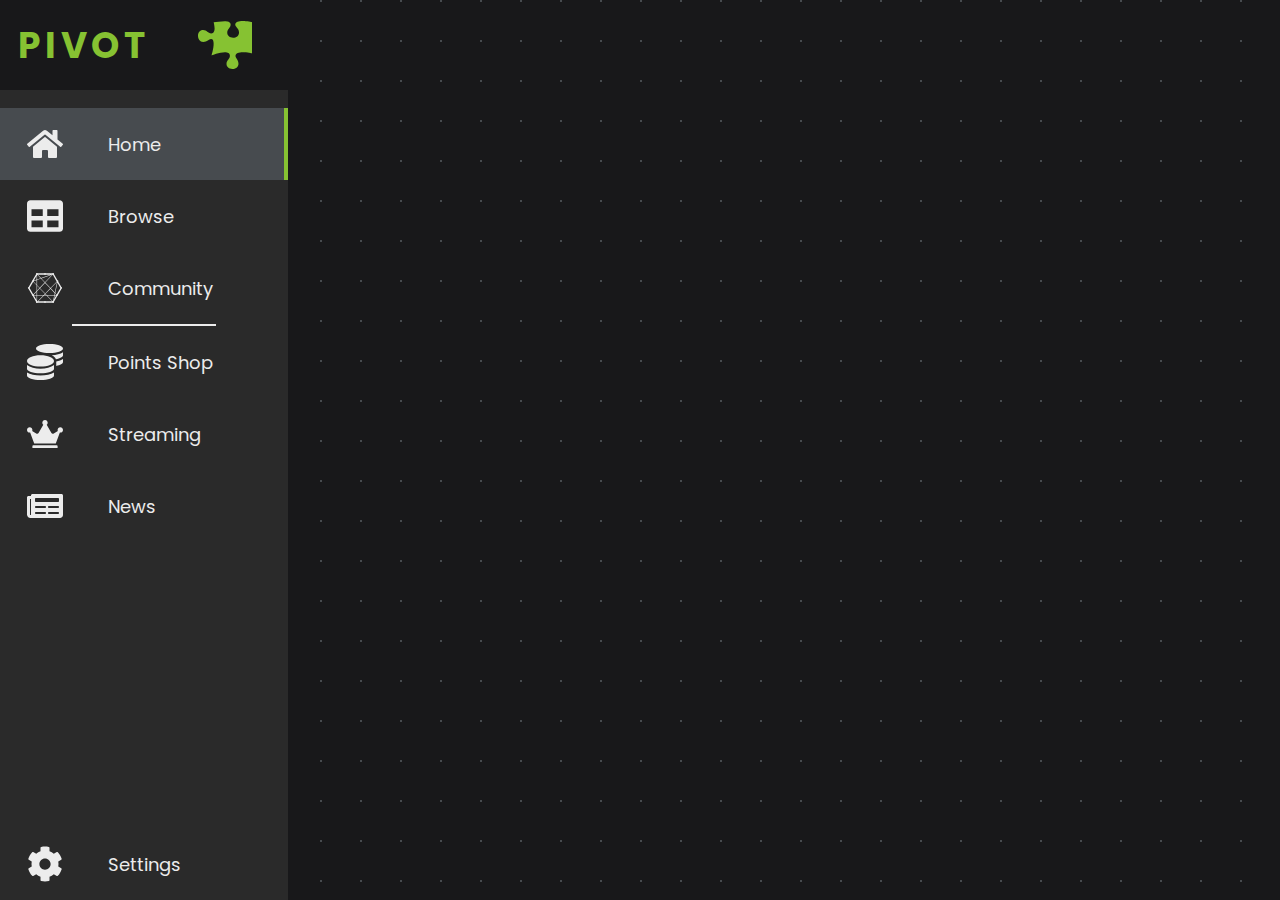
==== index.html @ 1856e4c0 "Finished nav bar" ====
<!DOCTYPE html>
<html lang="en">
    <head>
        <meta charset="UTF-8">
        <meta name="viewport" content="width=device-width, initial-scale=1.0">
        <link href="https://cdn.jsdelivr.net/npm/bootstrap@5.0.0-beta1/dist/css/bootstrap.min.css" rel="stylesheet" integrity="sha384-giJF6kkoqNQ00vy+HMDP7azOuL0xtbfIcaT9wjKHr8RbDVddVHyTfAAsrekwKmP1" crossorigin="anonymous">
        <link rel="preconnect" href="https://fonts.gstatic.com">
        <link href="https://fonts.googleapis.com/css2?family=Poppins:wght@300;400;500;600;700&display=swap" rel="stylesheet">
        <link rel="stylesheet" href="styles/navigation.css">
        <link rel="stylesheet" href="styles/index.css">
        <title>GGS | Store</title>
    </head>
    <body>
        <header>
            <nav class="custom-navbar">
                <ul class="custom-navbar-nav">
                    <li class="logo">
                        <div class="logo-div">
                            <span class="logo-text">Pivot</span>
                            <svg 
                                aria-hidden="true" 
                                focusable="false" 
                                data-prefix="fas" 
                                data-icon="puzzle-piece" 
                                class="svg-inline--fa fa-puzzle-piece fa-w-18" 
                                role="img" 
                                xmlns="http://www.w3.org/2000/svg" 
                                viewBox="0 0 576 512">
                                <path 
                                    fill="currentColor" 
                                    d="M519.442 288.651c-41.519 0-59.5 31.593-82.058 31.593C377.409 320.244 432 144 432 144s-196.288 80-196.288-3.297c0-35.827 36.288-46.25 36.288-85.985C272 19.216 243.885 0 210.539 0c-34.654 0-66.366 18.891-66.366 56.346 0 41.364 31.711 59.277 31.711 81.75C175.885 207.719 0 166.758 0 166.758v333.237s178.635 41.047 178.635-28.662c0-22.473-40-40.107-40-81.471 0-37.456 29.25-56.346 63.577-56.346 33.673 0 61.788 19.216 61.788 54.717 0 39.735-36.288 50.158-36.288 85.985 0 60.803 129.675 25.73 181.23 25.73 0 0-34.725-120.101 25.827-120.101 35.962 0 46.423 36.152 86.308 36.152C556.712 416 576 387.99 576 354.443c0-34.199-18.962-65.792-56.558-65.792z">
                                </path>
                            </svg>
                        </div>
                    </li>
                    <li class="custom-nav-item" id="nav-home-page">
                        <a href="#" class="custom-nav-link">
                            <svg 
                                aria-hidden="true" 
                                focusable="false" 
                                data-prefix="fas" 
                                data-icon="home" 
                                class="svg-inline--fa fa-home fa-w-18" 
                                role="img" xmlns="http://www.w3.org/2000/svg" 
                                viewBox="0 0 576 512">
                                <path 
                                    fill="currentColor" 
                                    d="M280.37 148.26L96 300.11V464a16 16 0 0 0 16 16l112.06-.29a16 16 0 0 0 15.92-16V368a16 16 0 0 1 16-16h64a16 16 0 0 1 16 16v95.64a16 16 0 0 0 16 16.05L464 480a16 16 0 0 0 16-16V300L295.67 148.26a12.19 12.19 0 0 0-15.3 0zM571.6 251.47L488 182.56V44.05a12 12 0 0 0-12-12h-56a12 12 0 0 0-12 12v72.61L318.47 43a48 48 0 0 0-61 0L4.34 251.47a12 12 0 0 0-1.6 16.9l25.5 31A12 12 0 0 0 45.15 301l235.22-193.74a12.19 12.19 0 0 1 15.3 0L530.9 301a12 12 0 0 0 16.9-1.6l25.5-31a12 12 0 0 0-1.7-16.93z">
                                </path>
                            </svg>
                            <span class="link-text">Home</span>
                            <div id="home-selected"></div>
                        </a>
                    </li>
                    <li class="custom-nav-item">
                        <a href="#" class="custom-nav-link">
                            <svg aria-hidden="true" focusable="false" data-prefix="fas" data-icon="table" class="svg-inline--fa fa-table fa-w-16" role="img" xmlns="http://www.w3.org/2000/svg" viewBox="0 0 512 512"><path fill="currentColor" d="M464 32H48C21.49 32 0 53.49 0 80v352c0 26.51 21.49 48 48 48h416c26.51 0 48-21.49 48-48V80c0-26.51-21.49-48-48-48zM224 416H64v-96h160v96zm0-160H64v-96h160v96zm224 160H288v-96h160v96zm0-160H288v-96h160v96z"></path></svg>
                            <span class="link-text">Browse</span>
                            <div class="browse-selected"></div>
                        </a>
                    </li>
                    <li class="custom-nav-item">
                        <a href="#" class="custom-nav-link">
                            <svg aria-hidden="true" focusable="false" data-prefix="fab" data-icon="connectdevelop" class="svg-inline--fa fa-connectdevelop fa-w-18" role="img" xmlns="http://www.w3.org/2000/svg" viewBox="0 0 576 512"><path fill="currentColor" d="M550.5 241l-50.089-86.786c1.071-2.142 1.875-4.553 1.875-7.232 0-8.036-6.696-14.733-14.732-15.001l-55.447-95.893c.536-1.607 1.071-3.214 1.071-4.821 0-8.571-6.964-15.268-15.268-15.268-4.821 0-8.839 2.143-11.786 5.625H299.518C296.839 18.143 292.821 16 288 16s-8.839 2.143-11.518 5.625H170.411C167.464 18.143 163.447 16 158.625 16c-8.303 0-15.268 6.696-15.268 15.268 0 1.607.536 3.482 1.072 4.821l-55.983 97.233c-5.356 2.41-9.107 7.5-9.107 13.661 0 .535.268 1.071.268 1.607l-53.304 92.143c-7.232 1.339-12.59 7.5-12.59 15 0 7.232 5.089 13.393 12.054 15l55.179 95.358c-.536 1.607-.804 2.946-.804 4.821 0 7.232 5.089 13.393 12.054 14.732l51.697 89.732c-.536 1.607-1.071 3.482-1.071 5.357 0 8.571 6.964 15.268 15.268 15.268 4.821 0 8.839-2.143 11.518-5.357h106.875C279.161 493.857 283.447 496 288 496s8.839-2.143 11.518-5.357h107.143c2.678 2.946 6.696 4.821 10.982 4.821 8.571 0 15.268-6.964 15.268-15.268 0-1.607-.267-2.946-.803-4.285l51.697-90.268c6.964-1.339 12.054-7.5 12.054-14.732 0-1.607-.268-3.214-.804-4.821l54.911-95.358c6.964-1.339 12.322-7.5 12.322-15-.002-7.232-5.092-13.393-11.788-14.732zM153.535 450.732l-43.66-75.803h43.66v75.803zm0-83.839h-43.66c-.268-1.071-.804-2.142-1.339-3.214l44.999-47.41v50.624zm0-62.411l-50.357 53.304c-1.339-.536-2.679-1.34-4.018-1.607L43.447 259.75c.535-1.339.535-2.679.535-4.018s0-2.41-.268-3.482l51.965-90c2.679-.268 5.357-1.072 7.768-2.679l50.089 51.965v92.946zm0-102.322l-45.803-47.41c1.339-2.143 2.143-4.821 2.143-7.767 0-.268-.268-.804-.268-1.072l43.928-15.804v72.053zm0-80.625l-43.66 15.804 43.66-75.536v59.732zm326.519 39.108l.804 1.339L445.5 329.125l-63.75-67.232 98.036-101.518.268.268zM291.75 355.107l11.518 11.786H280.5l11.25-11.786zm-.268-11.25l-83.303-85.446 79.553-84.375 83.036 87.589-79.286 82.232zm5.357 5.893l79.286-82.232 67.5 71.25-5.892 28.125H313.714l-16.875-17.143zM410.411 44.393c1.071.536 2.142 1.072 3.482 1.34l57.857 100.714v.536c0 2.946.803 5.624 2.143 7.767L376.393 256l-83.035-87.589L410.411 44.393zm-9.107-2.143L287.732 162.518l-57.054-60.268 166.339-60h4.287zm-123.483 0c2.678 2.678 6.16 4.285 10.179 4.285s7.5-1.607 10.179-4.285h75L224.786 95.821 173.893 42.25h103.928zm-116.249 5.625l1.071-2.142a33.834 33.834 0 0 0 2.679-.804l51.161 53.84-54.911 19.821V47.875zm0 79.286l60.803-21.964 59.732 63.214-79.553 84.107-40.982-42.053v-83.304zm0 92.678L198 257.607l-36.428 38.304v-76.072zm0 87.858l42.053-44.464 82.768 85.982-17.143 17.678H161.572v-59.196zm6.964 162.053c-1.607-1.607-3.482-2.678-5.893-3.482l-1.071-1.607v-89.732h99.91l-91.607 94.821h-1.339zm129.911 0c-2.679-2.41-6.428-4.285-10.447-4.285s-7.767 1.875-10.447 4.285h-96.429l91.607-94.821h38.304l91.607 94.821H298.447zm120-11.786l-4.286 7.5c-1.339.268-2.41.803-3.482 1.339l-89.196-91.875h114.376l-17.412 83.036zm12.856-22.232l12.858-60.803h21.964l-34.822 60.803zm34.822-68.839h-20.357l4.553-21.16 17.143 18.214c-.535.803-1.071 1.874-1.339 2.946zm66.161-107.411l-55.447 96.697c-1.339.535-2.679 1.071-4.018 1.874l-20.625-21.964 34.554-163.928 45.803 79.286c-.267 1.339-.803 2.678-.803 4.285 0 1.339.268 2.411.536 3.75z"></path></svg>
                            <span class="link-text">Community</span>
                            <div class="community-selected"></div>
                        </a>
                    </li>
                    <hr class="custom-nav-line-break">
                    <li class="custom-nav-item">
                        <a href="#" class="custom-nav-link">
                            <svg aria-hidden="true" focusable="false" data-prefix="fas" data-icon="coins" class="svg-inline--fa fa-coins fa-w-16" role="img" xmlns="http://www.w3.org/2000/svg" viewBox="0 0 512 512"><path fill="currentColor" d="M0 405.3V448c0 35.3 86 64 192 64s192-28.7 192-64v-42.7C342.7 434.4 267.2 448 192 448S41.3 434.4 0 405.3zM320 128c106 0 192-28.7 192-64S426 0 320 0 128 28.7 128 64s86 64 192 64zM0 300.4V352c0 35.3 86 64 192 64s192-28.7 192-64v-51.6c-41.3 34-116.9 51.6-192 51.6S41.3 334.4 0 300.4zm416 11c57.3-11.1 96-31.7 96-55.4v-42.7c-23.2 16.4-57.3 27.6-96 34.5v63.6zM192 160C86 160 0 195.8 0 240s86 80 192 80 192-35.8 192-80-86-80-192-80zm219.3 56.3c60-10.8 100.7-32 100.7-56.3v-42.7c-35.5 25.1-96.5 38.6-160.7 41.8 29.5 14.3 51.2 33.5 60 57.2z"></path></svg>
                            <span class="link-text">Points Shop</span>
                            <div class="points-selected"></div>
                        </a>
                    </li>
                    <li class="custom-nav-item">
                        <a href="#" class="custom-nav-link">
                            <svg aria-hidden="true" focusable="false" data-prefix="fas" data-icon="crown" class="svg-inline--fa fa-crown fa-w-20" role="img" xmlns="http://www.w3.org/2000/svg" viewBox="0 0 640 512"><path fill="currentColor" d="M528 448H112c-8.8 0-16 7.2-16 16v32c0 8.8 7.2 16 16 16h416c8.8 0 16-7.2 16-16v-32c0-8.8-7.2-16-16-16zm64-320c-26.5 0-48 21.5-48 48 0 7.1 1.6 13.7 4.4 19.8L476 239.2c-15.4 9.2-35.3 4-44.2-11.6L350.3 85C361 76.2 368 63 368 48c0-26.5-21.5-48-48-48s-48 21.5-48 48c0 15 7 28.2 17.7 37l-81.5 142.6c-8.9 15.6-28.9 20.8-44.2 11.6l-72.3-43.4c2.7-6 4.4-12.7 4.4-19.8 0-26.5-21.5-48-48-48S0 149.5 0 176s21.5 48 48 48c2.6 0 5.2-.4 7.7-.8L128 416h384l72.3-192.8c2.5.4 5.1.8 7.7.8 26.5 0 48-21.5 48-48s-21.5-48-48-48z"></path></svg>
                            <span class="link-text">Streaming</span>
                            <div class="streaming-selected"></div>
                        </a>
                    </li>
                    <li class="custom-nav-item">
                        <a href="#" class="custom-nav-link">
                            <svg aria-hidden="true" focusable="false" data-prefix="fas" data-icon="newspaper" class="svg-inline--fa fa-newspaper fa-w-18" role="img" xmlns="http://www.w3.org/2000/svg" viewBox="0 0 576 512"><path fill="currentColor" d="M552 64H88c-13.255 0-24 10.745-24 24v8H24c-13.255 0-24 10.745-24 24v272c0 30.928 25.072 56 56 56h472c26.51 0 48-21.49 48-48V88c0-13.255-10.745-24-24-24zM56 400a8 8 0 0 1-8-8V144h16v248a8 8 0 0 1-8 8zm236-16H140c-6.627 0-12-5.373-12-12v-8c0-6.627 5.373-12 12-12h152c6.627 0 12 5.373 12 12v8c0 6.627-5.373 12-12 12zm208 0H348c-6.627 0-12-5.373-12-12v-8c0-6.627 5.373-12 12-12h152c6.627 0 12 5.373 12 12v8c0 6.627-5.373 12-12 12zm-208-96H140c-6.627 0-12-5.373-12-12v-8c0-6.627 5.373-12 12-12h152c6.627 0 12 5.373 12 12v8c0 6.627-5.373 12-12 12zm208 0H348c-6.627 0-12-5.373-12-12v-8c0-6.627 5.373-12 12-12h152c6.627 0 12 5.373 12 12v8c0 6.627-5.373 12-12 12zm0-96H140c-6.627 0-12-5.373-12-12v-40c0-6.627 5.373-12 12-12h360c6.627 0 12 5.373 12 12v40c0 6.627-5.373 12-12 12z"></path></svg>
                            <span class="link-text">News</span>
                            <div class="news-selected"></div>
                        </a>
                    </li>
                    <li class="custom-nav-item">
                        <a href="#" class="custom-nav-link">
                            <svg aria-hidden="true" focusable="false" data-prefix="fas" data-icon="cog" class="svg-inline--fa fa-cog fa-w-16" role="img" xmlns="http://www.w3.org/2000/svg" viewBox="0 0 512 512"><path fill="currentColor" d="M487.4 315.7l-42.6-24.6c4.3-23.2 4.3-47 0-70.2l42.6-24.6c4.9-2.8 7.1-8.6 5.5-14-11.1-35.6-30-67.8-54.7-94.6-3.8-4.1-10-5.1-14.8-2.3L380.8 110c-17.9-15.4-38.5-27.3-60.8-35.1V25.8c0-5.6-3.9-10.5-9.4-11.7-36.7-8.2-74.3-7.8-109.2 0-5.5 1.2-9.4 6.1-9.4 11.7V75c-22.2 7.9-42.8 19.8-60.8 35.1L88.7 85.5c-4.9-2.8-11-1.9-14.8 2.3-24.7 26.7-43.6 58.9-54.7 94.6-1.7 5.4.6 11.2 5.5 14L67.3 221c-4.3 23.2-4.3 47 0 70.2l-42.6 24.6c-4.9 2.8-7.1 8.6-5.5 14 11.1 35.6 30 67.8 54.7 94.6 3.8 4.1 10 5.1 14.8 2.3l42.6-24.6c17.9 15.4 38.5 27.3 60.8 35.1v49.2c0 5.6 3.9 10.5 9.4 11.7 36.7 8.2 74.3 7.8 109.2 0 5.5-1.2 9.4-6.1 9.4-11.7v-49.2c22.2-7.9 42.8-19.8 60.8-35.1l42.6 24.6c4.9 2.8 11 1.9 14.8-2.3 24.7-26.7 43.6-58.9 54.7-94.6 1.5-5.5-.7-11.3-5.6-14.1zM256 336c-44.1 0-80-35.9-80-80s35.9-80 80-80 80 35.9 80 80-35.9 80-80 80z"></path></svg>
                            <span class="link-text">Settings</span>
                            <div class="settings-selected"></div>
                        </a>
                    </li>
                </ul>
            </nav>
        </header>
        <main>
            <!-- <iframe width="420" height="315"
                src="https://www.youtube.com/embed/tgbNymZ7vqY?autoplay=1&mute=1&controls=0">
            </iframe> -->
        </main>
        <footer>

        </footer>
    </body>
</html>
---- styles/navigation.css ----
/*
* Author: Ozair Ashfaq
* Date: 13/12/2020
* navigation.css
*/

/* CSS reset */
* {
    margin: 0;
    padding: 0;
    box-sizing: border-box;
}

:root {
    font-size: 18px;
    font-family: 'Poppins', sans-serif;
    --text-primary: #ececec;
    --theme-primary: #86C232;
    --theme-secondary: #61892F;
    --bg-primary: #18181a;
    --bg-secondary: #2A2A2A;
    --bg-tertiary: #474B4F;
    --transition-speed: 100ms;
  }

body {
    font-family: 'Poppins', sans-serif;
    color: var(--text-primary);
    background: var(--bg-primary);
    background-image: radial-gradient(var(--bg-tertiary) 1px, transparent 0);
    background-size: 40px 40px;
    background-position: -19px -19px;
}

body::-webkit-scrollbar {
    width: 0.25rem;
}

body::-webkit-scrollbar-track {
    background: var(--bg-primary);
}

body::-webkit-scrollbar-thumb {
    background: var(--theme-secondary);
}

main {
    margin-left: 5rem;
    padding: 1rem;
}

.custom-navbar {
    position: fixed;
    background-color: var(--bg-secondary);
    transition: width var(--transition-speed) ease;
    overflow: none;
}

.custom-navbar-nav {
    list-style: none;
    padding: 0;
    margin: 0;
    display: flex;
    flex-direction: column;
    align-items: center;
    height: 100%;
}

.custom-nav-item {
    width: 100%;
}

.custom-nav-item:last-child {
    margin-top: auto;
}

.custom-nav-line-break {
    width: 50%;
    border: 0.5px solid var(--text-primary);
}

.custom-nav-link {
    display: flex;
    align-items: center;
    height: 4rem;
    color: var(--text-primary);
    text-decoration: none;
    transition: var(--transition-speed);
}

.custom-nav-link:hover {
    background: var(--bg-tertiary);
    color: var(--text-primary);
}

.link-text {
    display: none;
    margin-left: 1rem;
}

.custom-nav-link svg {
    width: 2rem;
    min-width: 2rem;
    margin: 0 1.5rem;
    color: var(--text-primary);
}

.custom-nav-link:hover svg{
    animation: wiggle 0.4s;
    color: var(--theme-primary);
}

.logo {
    font-weight: bold;
    text-transform: uppercase;
    margin-bottom: 1rem;
    text-align: center;
    color: var(--text-primary);
    background: var(--bg-primary);
    font-size: 2rem;
    letter-spacing: 0.2ch;
    width: 100%;
}

.logo-div {
    display: flex;
    align-items: center;
    height: 5rem;
    color: var(--text-primary);
    text-decoration: none;
    transition: var(--transition-speed);
}

.logo-div:hover {
    size: 0.3rem;
    color: var(--theme-primary);
}

.logo svg {
    margin: 0 1.5rem;
    width: 3rem;
    min-width: 3rem;
    color: var(--theme-primary);
    transform: rotate(0deg);
    transition: var(--transition-speed);
}

.logo-text {
    margin-left: 1rem;
    display: inline;
    position: absolute;
    left: -999px;
    transition: var(--transition-speed);
}

.custom-navbar:hover .logo svg {
    transform: rotate(-180deg);
}

/* Small screens */
@media only screen and (max-width: 600px) {
    .custom-navbar {
        bottom: 0;
        width: 100vw;
        height: 5rem;
    }

    .logo {
        display: none;
    }

    .custom-navbar-nav {
        flex-direction: row;
    }

    .custom-nav-link {
        justify-content: center;
    }

    main {
        margin: 0;
    }
}

/* Large screens */
@media only screen and (min-width: 600px) {
    .custom-navbar {
        top: 0;
        width: 5rem;
        height: 100vh;
    }

    .custom-navbar:hover {
        width: 16rem;
    }

    .custom-navbar:hover .link-text {
        display: inline;
    }

    .custom-navbar:hover .logo svg
    {
        margin-left: 11rem;
    }

    .custom-navbar:hover .logo-text
    {
        left: 0px;
    }
}

@keyframes wiggle{
    25%{
	transform: scale(0.8,1.3);
    }
    50%{
	transform: scale(1.1,0.8);
    }
    75%{
	transform: scale(0.7,1.2);
    }
}
---- styles/index.css ----
/*
* Author: Ozair Ashfaq
* Date: 13/12/2020
* index.css
*/

/* CSS reset */
* {
    margin: 0;
    padding: 0;
    box-sizing: border-box;
}

#nav-home-page {
    background: var(--bg-tertiary);
}

#home-selected {
    height: 100%;
    width: 0.2rem;
    min-width: 0.2rem;
    margin-left: -0.2rem;
    background: var(--theme-primary);
}

.custom-navbar:hover #home-selected {
    margin-left: auto;
}
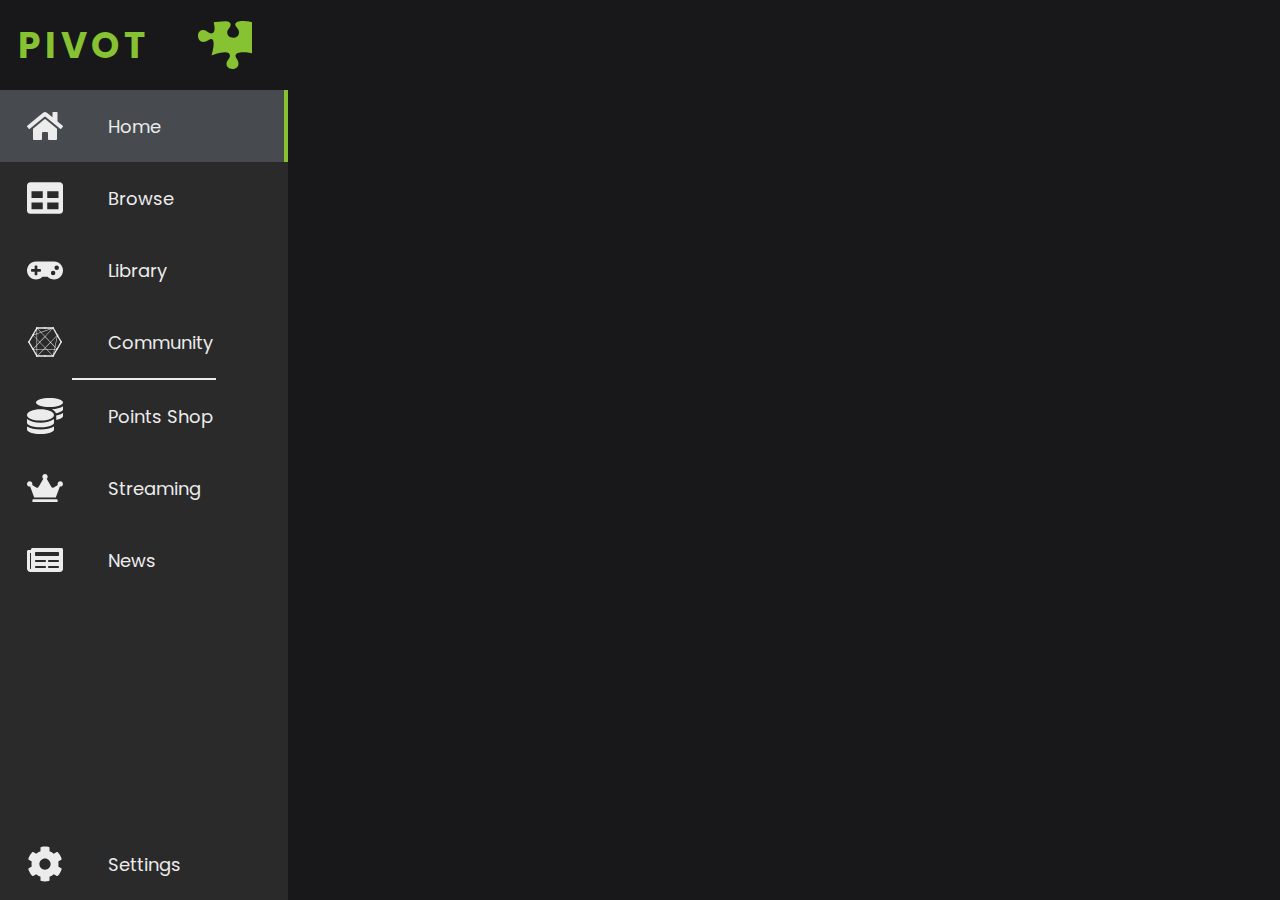
==== commit 0795ee8f: "Working on store page" ====
--- a/index.html
+++ b/index.html
@@ -61,6 +61,13 @@
                     </li>
                     <li class="custom-nav-item">
                         <a href="#" class="custom-nav-link">
+                            <svg aria-hidden="true" focusable="false" data-prefix="fas" data-icon="gamepad" class="svg-inline--fa fa-gamepad fa-w-20" role="img" xmlns="http://www.w3.org/2000/svg" viewBox="0 0 640 512"><path fill="currentColor" d="M480.07 96H160a160 160 0 1 0 114.24 272h91.52A160 160 0 1 0 480.07 96zM248 268a12 12 0 0 1-12 12h-52v52a12 12 0 0 1-12 12h-24a12 12 0 0 1-12-12v-52H84a12 12 0 0 1-12-12v-24a12 12 0 0 1 12-12h52v-52a12 12 0 0 1 12-12h24a12 12 0 0 1 12 12v52h52a12 12 0 0 1 12 12zm216 76a40 40 0 1 1 40-40 40 40 0 0 1-40 40zm64-96a40 40 0 1 1 40-40 40 40 0 0 1-40 40z"></path></svg>
+                            <span class="link-text">Library</span>
+                            <div class="library-selected"></div>
+                        </a>
+                    </li>
+                    <li class="custom-nav-item">
+                        <a href="#" class="custom-nav-link">
                             <svg aria-hidden="true" focusable="false" data-prefix="fab" data-icon="connectdevelop" class="svg-inline--fa fa-connectdevelop fa-w-18" role="img" xmlns="http://www.w3.org/2000/svg" viewBox="0 0 576 512"><path fill="currentColor" d="M550.5 241l-50.089-86.786c1.071-2.142 1.875-4.553 1.875-7.232 0-8.036-6.696-14.733-14.732-15.001l-55.447-95.893c.536-1.607 1.071-3.214 1.071-4.821 0-8.571-6.964-15.268-15.268-15.268-4.821 0-8.839 2.143-11.786 5.625H299.518C296.839 18.143 292.821 16 288 16s-8.839 2.143-11.518 5.625H170.411C167.464 18.143 163.447 16 158.625 16c-8.303 0-15.268 6.696-15.268 15.268 0 1.607.536 3.482 1.072 4.821l-55.983 97.233c-5.356 2.41-9.107 7.5-9.107 13.661 0 .535.268 1.071.268 1.607l-53.304 92.143c-7.232 1.339-12.59 7.5-12.59 15 0 7.232 5.089 13.393 12.054 15l55.179 95.358c-.536 1.607-.804 2.946-.804 4.821 0 7.232 5.089 13.393 12.054 14.732l51.697 89.732c-.536 1.607-1.071 3.482-1.071 5.357 0 8.571 6.964 15.268 15.268 15.268 4.821 0 8.839-2.143 11.518-5.357h106.875C279.161 493.857 283.447 496 288 496s8.839-2.143 11.518-5.357h107.143c2.678 2.946 6.696 4.821 10.982 4.821 8.571 0 15.268-6.964 15.268-15.268 0-1.607-.267-2.946-.803-4.285l51.697-90.268c6.964-1.339 12.054-7.5 12.054-14.732 0-1.607-.268-3.214-.804-4.821l54.911-95.358c6.964-1.339 12.322-7.5 12.322-15-.002-7.232-5.092-13.393-11.788-14.732zM153.535 450.732l-43.66-75.803h43.66v75.803zm0-83.839h-43.66c-.268-1.071-.804-2.142-1.339-3.214l44.999-47.41v50.624zm0-62.411l-50.357 53.304c-1.339-.536-2.679-1.34-4.018-1.607L43.447 259.75c.535-1.339.535-2.679.535-4.018s0-2.41-.268-3.482l51.965-90c2.679-.268 5.357-1.072 7.768-2.679l50.089 51.965v92.946zm0-102.322l-45.803-47.41c1.339-2.143 2.143-4.821 2.143-7.767 0-.268-.268-.804-.268-1.072l43.928-15.804v72.053zm0-80.625l-43.66 15.804 43.66-75.536v59.732zm326.519 39.108l.804 1.339L445.5 329.125l-63.75-67.232 98.036-101.518.268.268zM291.75 355.107l11.518 11.786H280.5l11.25-11.786zm-.268-11.25l-83.303-85.446 79.553-84.375 83.036 87.589-79.286 82.232zm5.357 5.893l79.286-82.232 67.5 71.25-5.892 28.125H313.714l-16.875-17.143zM410.411 44.393c1.071.536 2.142 1.072 3.482 1.34l57.857 100.714v.536c0 2.946.803 5.624 2.143 7.767L376.393 256l-83.035-87.589L410.411 44.393zm-9.107-2.143L287.732 162.518l-57.054-60.268 166.339-60h4.287zm-123.483 0c2.678 2.678 6.16 4.285 10.179 4.285s7.5-1.607 10.179-4.285h75L224.786 95.821 173.893 42.25h103.928zm-116.249 5.625l1.071-2.142a33.834 33.834 0 0 0 2.679-.804l51.161 53.84-54.911 19.821V47.875zm0 79.286l60.803-21.964 59.732 63.214-79.553 84.107-40.982-42.053v-83.304zm0 92.678L198 257.607l-36.428 38.304v-76.072zm0 87.858l42.053-44.464 82.768 85.982-17.143 17.678H161.572v-59.196zm6.964 162.053c-1.607-1.607-3.482-2.678-5.893-3.482l-1.071-1.607v-89.732h99.91l-91.607 94.821h-1.339zm129.911 0c-2.679-2.41-6.428-4.285-10.447-4.285s-7.767 1.875-10.447 4.285h-96.429l91.607-94.821h38.304l91.607 94.821H298.447zm120-11.786l-4.286 7.5c-1.339.268-2.41.803-3.482 1.339l-89.196-91.875h114.376l-17.412 83.036zm12.856-22.232l12.858-60.803h21.964l-34.822 60.803zm34.822-68.839h-20.357l4.553-21.16 17.143 18.214c-.535.803-1.071 1.874-1.339 2.946zm66.161-107.411l-55.447 96.697c-1.339.535-2.679 1.071-4.018 1.874l-20.625-21.964 34.554-163.928 45.803 79.286c-.267 1.339-.803 2.678-.803 4.285 0 1.339.268 2.411.536 3.75z"></path></svg>
                             <span class="link-text">Community</span>
                             <div class="community-selected"></div>
--- a/styles/navigation.css
+++ b/styles/navigation.css
@@ -27,7 +27,7 @@
     font-family: 'Poppins', sans-serif;
     color: var(--text-primary);
     background: var(--bg-primary);
-    background-image: radial-gradient(var(--bg-tertiary) 1px, transparent 0);
+    /* background-image: radial-gradient(var(--bg-tertiary) 1px, transparent 0); */
     background-size: 40px 40px;
     background-position: -19px -19px;
 }
@@ -113,7 +113,6 @@
 .logo {
     font-weight: bold;
     text-transform: uppercase;
-    margin-bottom: 1rem;
     text-align: center;
     color: var(--text-primary);
     background: var(--bg-primary);
@@ -158,13 +157,22 @@
 }
 
 /* Small screens */
-@media only screen and (max-width: 600px) {
+@media only screen and (max-width: 700px) {
     .custom-navbar {
         bottom: 0;
         width: 100vw;
         height: 5rem;
     }
 
+    .custom-navbar-nav li:nth-child(7), .custom-navbar-nav li:nth-child(8), .custom-navbar-nav li:nth-child(9), 
+    .custom-navbar-nav li:nth-child(10), .custom-nav-line-break {
+        display: none;
+    }
+
+    .custom-navbar-nav #home-selected {
+        display: none;
+    }
+
     .logo {
         display: none;
     }
@@ -174,6 +182,7 @@
     }
 
     .custom-nav-link {
+        height: 5rem;
         justify-content: center;
     }
 
@@ -183,7 +192,7 @@
 }
 
 /* Large screens */
-@media only screen and (min-width: 600px) {
+@media only screen and (min-width: 700px) {
     .custom-navbar {
         top: 0;
         width: 5rem;
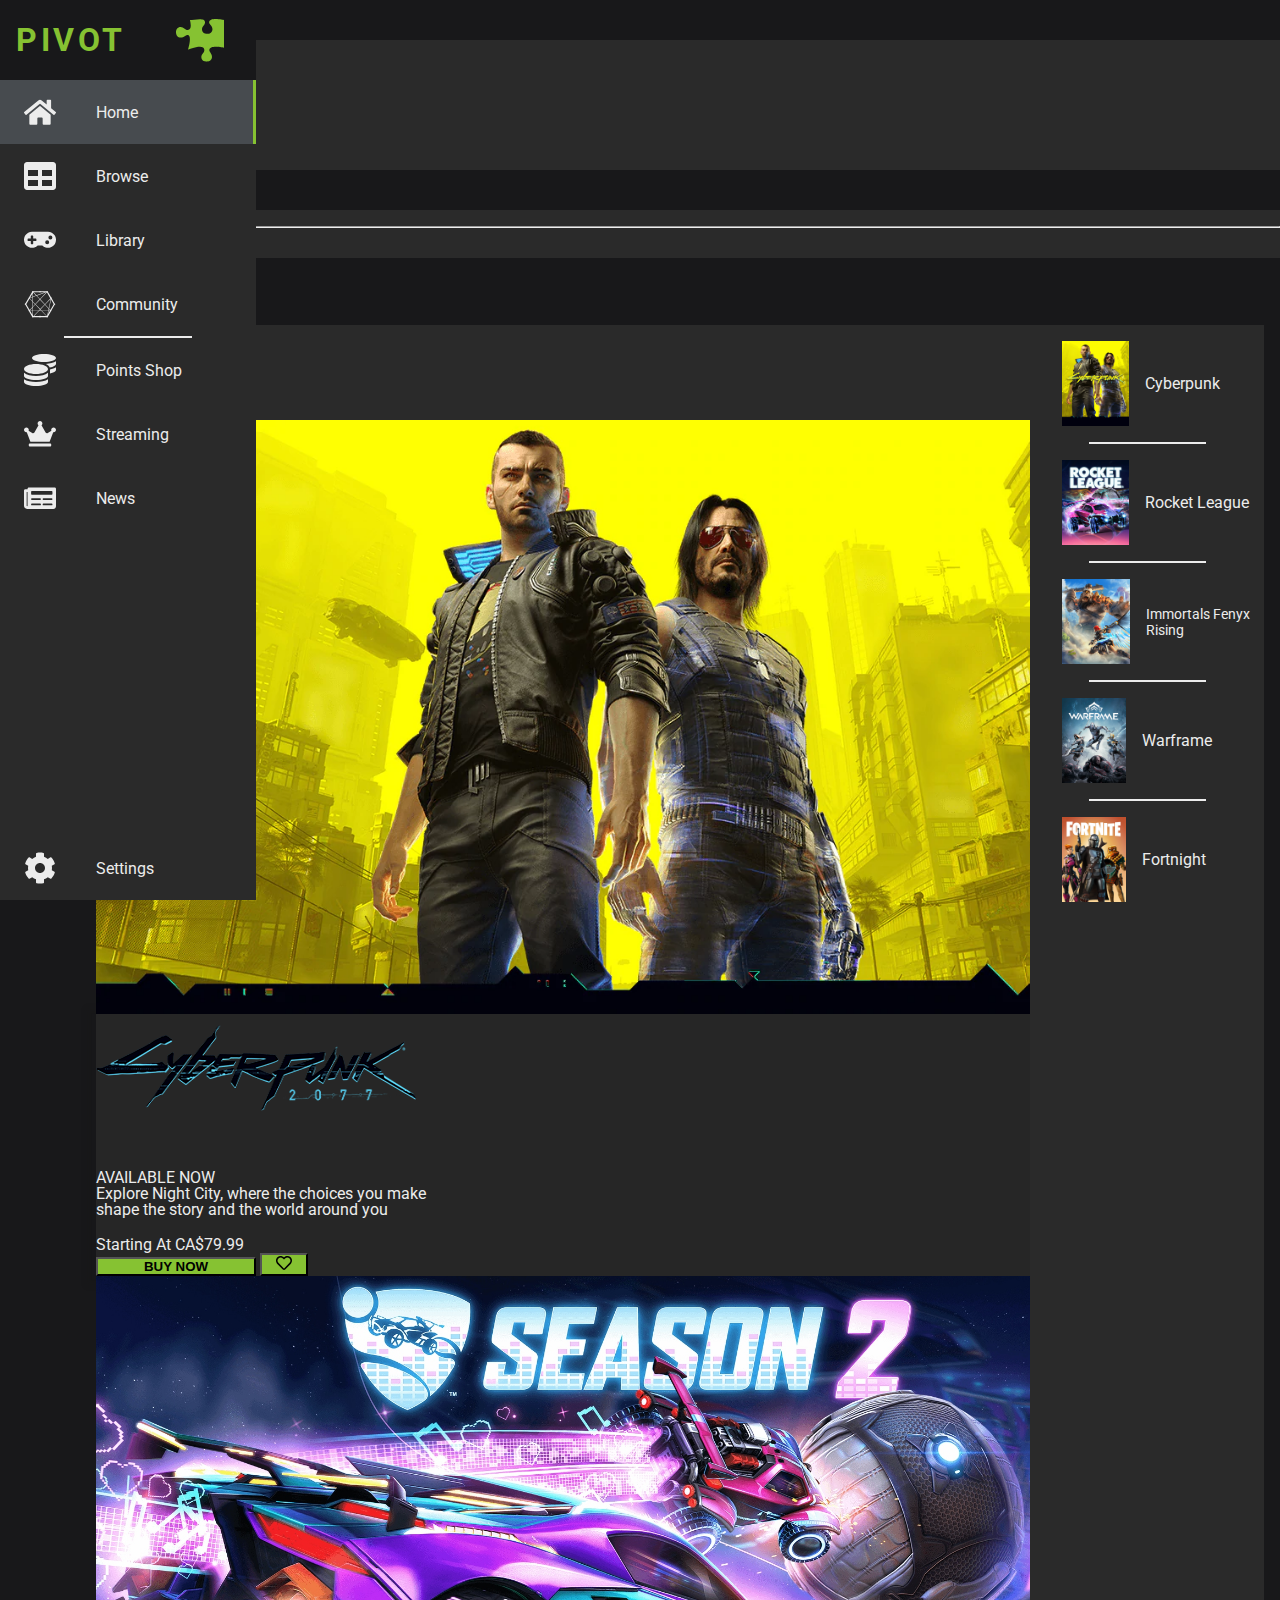
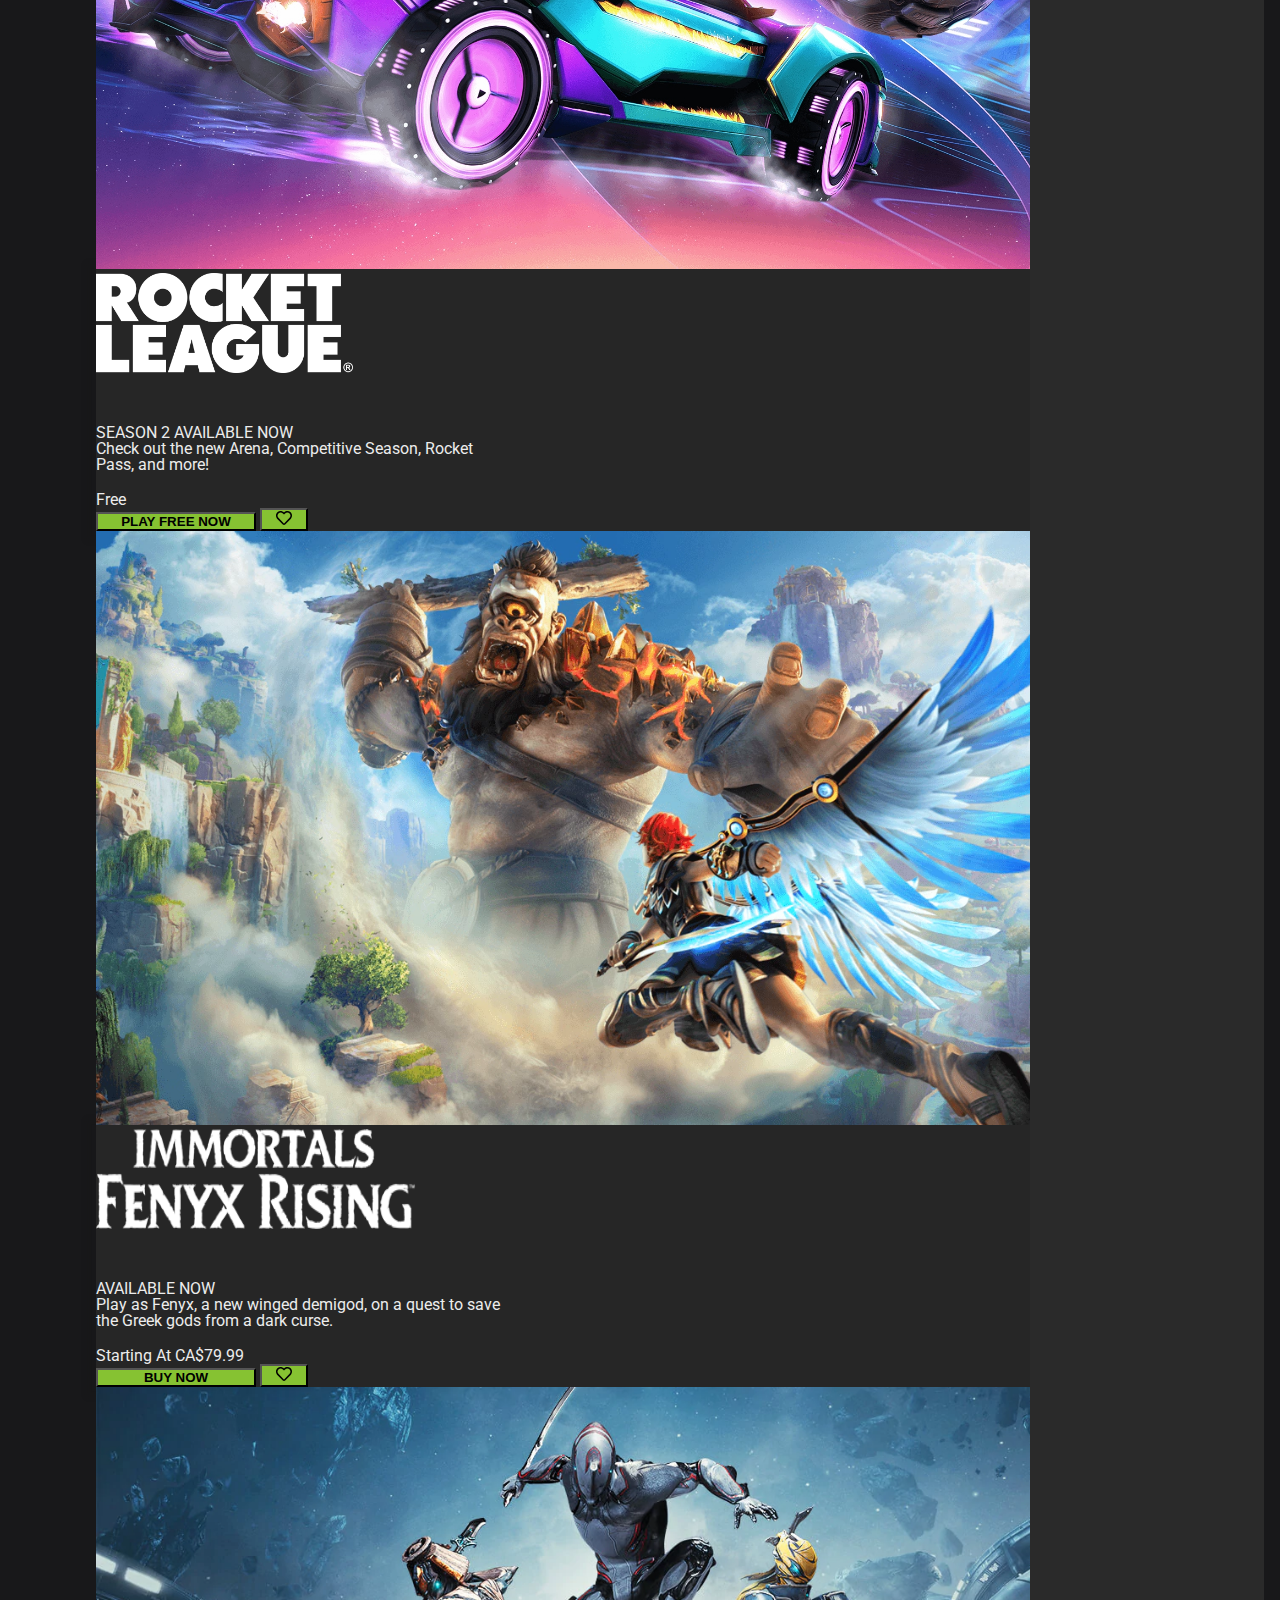
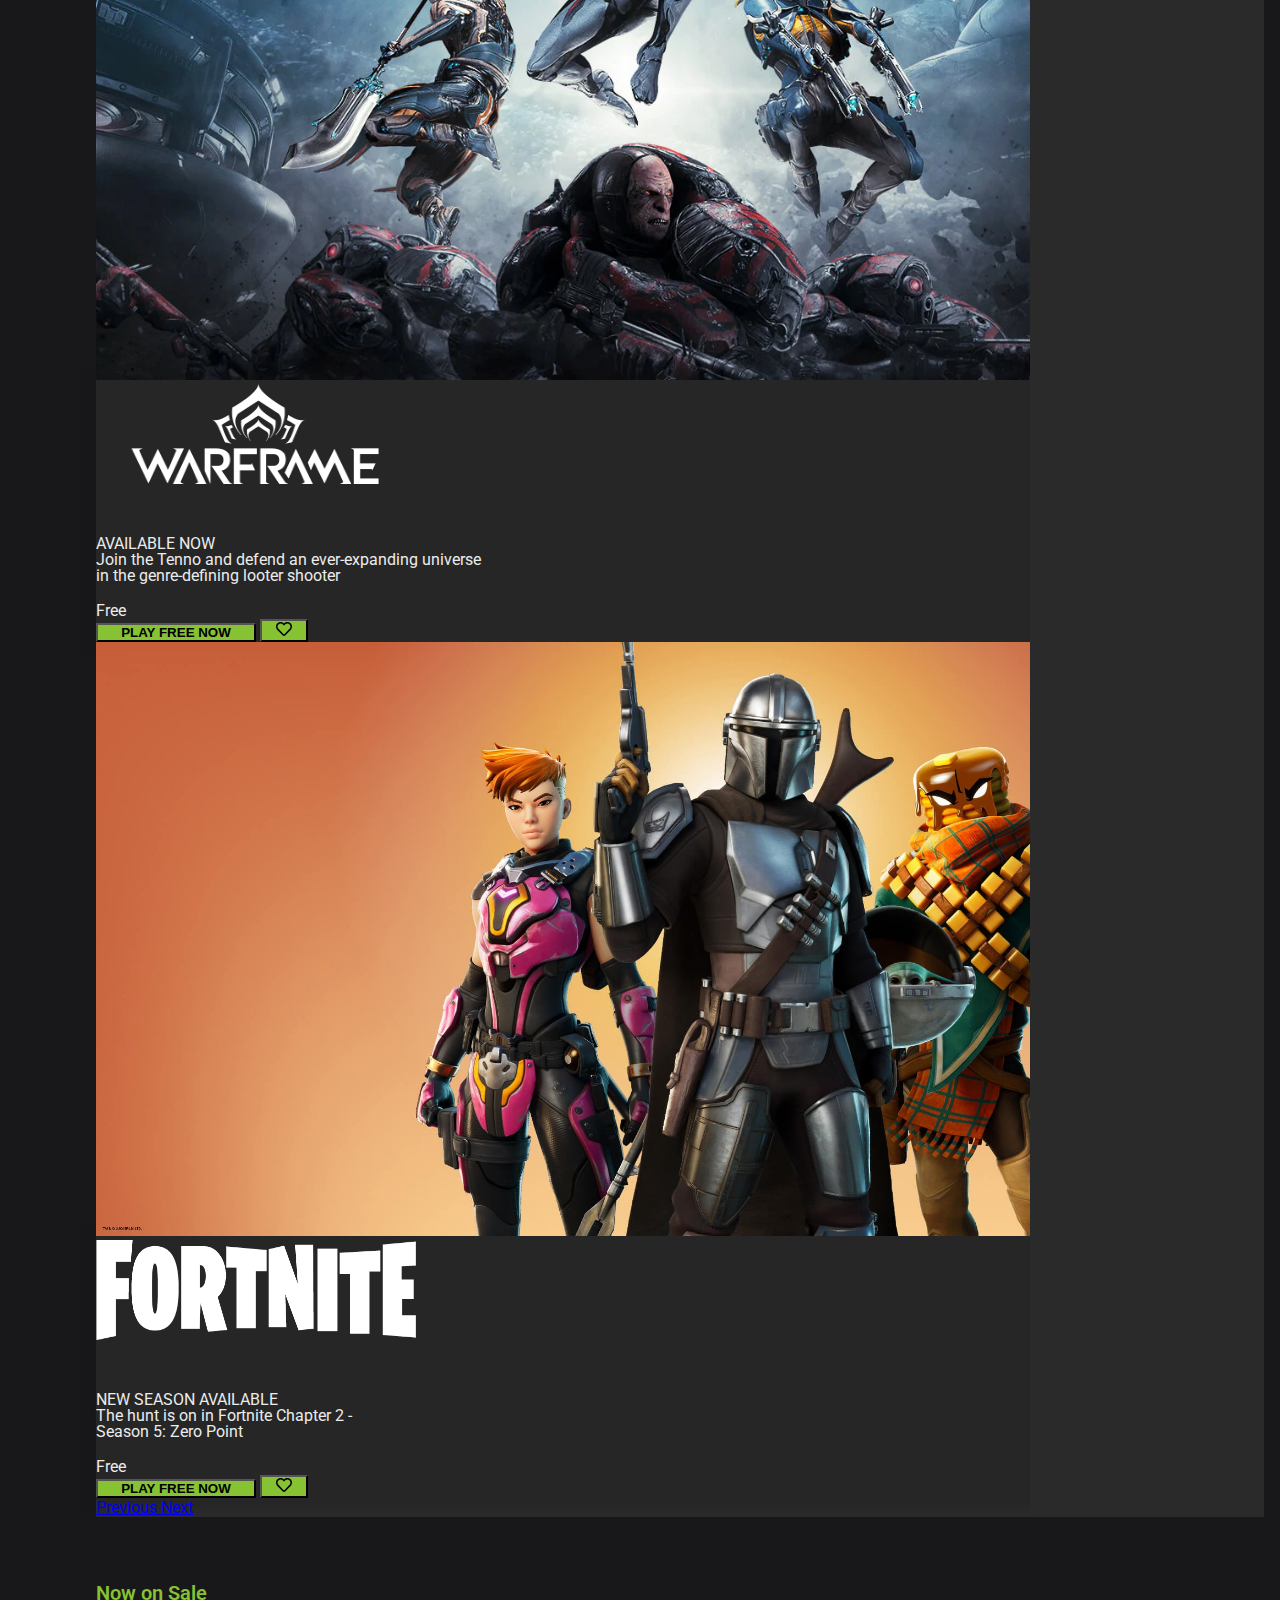
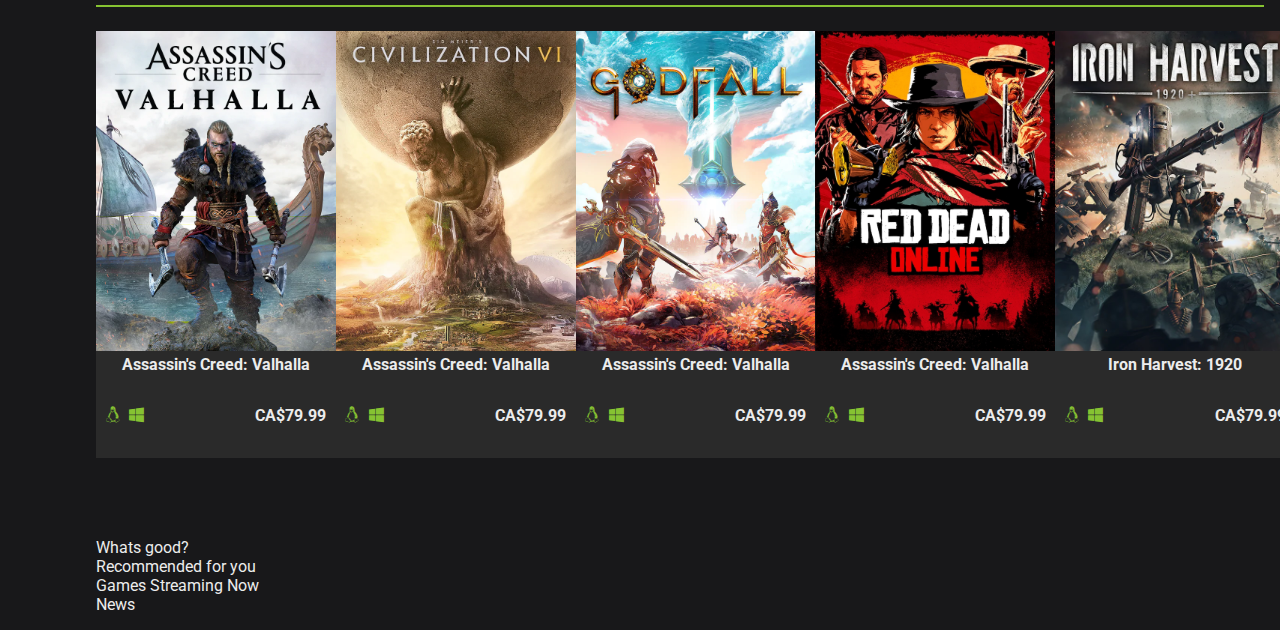
==== commit 3a88c69a: "Working on store page" ====
--- a/index.html
+++ b/index.html
@@ -6,8 +6,10 @@
         <link href="https://cdn.jsdelivr.net/npm/bootstrap@5.0.0-beta1/dist/css/bootstrap.min.css" rel="stylesheet" integrity="sha384-giJF6kkoqNQ00vy+HMDP7azOuL0xtbfIcaT9wjKHr8RbDVddVHyTfAAsrekwKmP1" crossorigin="anonymous">
         <link rel="preconnect" href="https://fonts.gstatic.com">
         <link href="https://fonts.googleapis.com/css2?family=Poppins:wght@300;400;500;600;700&display=swap" rel="stylesheet">
+        <link href="https://fonts.googleapis.com/css2?family=Roboto:ital,wght@0,100;0,300;0,400;0,500;0,700;0,900;1,100;1,300;1,400;1,500;1,700;1,900&display=swap" rel="stylesheet">
+        <link rel="stylesheet" href="https://cdnjs.cloudflare.com/ajax/libs/font-awesome/4.7.0/css/font-awesome.min.css">
         <link rel="stylesheet" href="styles/navigation.css">
-        <link rel="stylesheet" href="styles/index.css">
+        <link rel="stylesheet" href="styles/store.css">
         <title>GGS | Store</title>
     </head>
     <body>
@@ -104,14 +106,287 @@
                     </li>
                 </ul>
             </nav>
+            <ul class="nav justify-content-end">
+                <li class="nav-item dropdown">
+                    <a class="nav-link active" aria-current="page" href="#" data-bs-toggle="dropdown">
+                        <div id="language-icon">
+                            <svg aria-hidden="true" focusable="false" data-prefix="fas" data-icon="globe" class="svg-inline--fa fa-globe fa-w-16" role="img" xmlns="http://www.w3.org/2000/svg" viewBox="0 0 496 512"><path fill="currentColor" d="M336.5 160C322 70.7 287.8 8 248 8s-74 62.7-88.5 152h177zM152 256c0 22.2 1.2 43.5 3.3 64h185.3c2.1-20.5 3.3-41.8 3.3-64s-1.2-43.5-3.3-64H155.3c-2.1 20.5-3.3 41.8-3.3 64zm324.7-96c-28.6-67.9-86.5-120.4-158-141.6 24.4 33.8 41.2 84.7 50 141.6h108zM177.2 18.4C105.8 39.6 47.8 92.1 19.3 160h108c8.7-56.9 25.5-107.8 49.9-141.6zM487.4 192H372.7c2.1 21 3.3 42.5 3.3 64s-1.2 43-3.3 64h114.6c5.5-20.5 8.6-41.8 8.6-64s-3.1-43.5-8.5-64zM120 256c0-21.5 1.2-43 3.3-64H8.6C3.2 212.5 0 233.8 0 256s3.2 43.5 8.6 64h114.6c-2-21-3.2-42.5-3.2-64zm39.5 96c14.5 89.3 48.7 152 88.5 152s74-62.7 88.5-152h-177zm159.3 141.6c71.4-21.2 129.4-73.7 158-141.6h-108c-8.8 56.9-25.6 107.8-50 141.6zM19.3 352c28.6 67.9 86.5 120.4 158 141.6-24.4-33.8-41.2-84.7-50-141.6h-108z"></path></svg>
+                        </div>
+                    </a>
+                    <ul class="dropdown-menu" aria-labelledby="navbarDropdown">
+                        <li><a class="dropdown-item" href="#">العربية</a></li>
+                        <li><a class="dropdown-item" href="#">Deutsch</a></li>
+                        <li><a class="dropdown-item" href="#">Español (Spain)</a></li>
+                        <li><a class="dropdown-item" href="#">Español (LA)</a></li>
+                        <li><a class="dropdown-item" href="#">Français</a></li>
+                        <li><a class="dropdown-item" href="#">Italiano</a></li>
+                        <li><a class="dropdown-item" href="#">日本語</a></li>
+                        <li><a class="dropdown-item" href="#">Русский</a></li>
+                    </ul>
+                </li>
+                <li class="nav-item dropdown">
+                    <a class="nav-link active" aria-current="page" href="#" data-bs-toggle="dropdown">
+                        <div id="user-icon">
+                            <img src="images/user.png" alt="User image">
+                        </div>
+                    </a>
+                    <ul class="dropdown-menu" aria-labelledby="navbarDropdown">
+                        <li><a class="dropdown-item" href="#">Account</a></li>
+                        <li><hr class="dropdown-divider"></li>
+                        <li><a class="dropdown-item" href="#">Logout</a></li>
+                    </ul>
+                </li>
+              </ul>
         </header>
         <main>
             <!-- <iframe width="420" height="315"
                 src="https://www.youtube.com/embed/tgbNymZ7vqY?autoplay=1&mute=1&controls=0">
             </iframe> -->
+            
+            <div class="container">
+                <section class="top-store-links">
+                    <a href="">Highlights</a>
+                    <a href="">Browse</a>
+                </section>
+                <section class="store-carousel">
+                    <div id="carouselControls" class="carousel carousel-dark slide" data-bs-ride="carousel">
+                        <ol class="carousel-indicators">
+                            <li data-bs-slide-to="0" class="active"></li>
+                            <li data-bs-slide-to="1"></li>
+                            <li data-bs-slide-to="2"></li>
+                            <li data-bs-slide-to="3"></li>
+                            <li data-bs-slide-to="4"></li>
+                        </ol>
+                        <div class="carousel-inner">
+                            <div class="carousel-item active" pause="hover">
+                                <img src="images/games/cyber-punk-big.webp" class="d-block w-100" alt="Cyberpunk 2077">
+                                <div class="carousel-caption d-none d-md-block">
+                                    <img src="images/cyberpunk_logo.png" alt="">
+                                    <p>AVAILABLE NOW</p>
+                                    <p>Explore Night City, where the choices you make </p>
+                                    <p>shape the story and the world around you</p>
+                                    <br>
+                                    <p>Starting At CA$79.99</p>
+                                    <button type="button" class="btn btn-buy-now">BUY NOW</button>
+                                    <button type="button" class="btn btn-wish-list">
+                                        <svg aria-hidden="true" focusable="false" data-prefix="far" data-icon="heart" class="svg-inline--fa fa-heart fa-w-16" role="img" xmlns="http://www.w3.org/2000/svg" viewBox="0 0 512 512"><path fill="currentColor" d="M458.4 64.3C400.6 15.7 311.3 23 256 79.3 200.7 23 111.4 15.6 53.6 64.3-21.6 127.6-10.6 230.8 43 285.5l175.4 178.7c10 10.2 23.4 15.9 37.6 15.9 14.3 0 27.6-5.6 37.6-15.8L469 285.6c53.5-54.7 64.7-157.9-10.6-221.3zm-23.6 187.5L259.4 430.5c-2.4 2.4-4.4 2.4-6.8 0L77.2 251.8c-36.5-37.2-43.9-107.6 7.3-150.7 38.9-32.7 98.9-27.8 136.5 10.5l35 35.7 35-35.7c37.8-38.5 97.8-43.2 136.5-10.6 51.1 43.1 43.5 113.9 7.3 150.8z"></path></svg>
+                                    </button>
+                                </div>
+                            </div>
+                            <div class="carousel-item" pause="hover">
+                                <img src="images/games/rocket-league-big.jpg" class="d-block w-100" alt="Rocket League">
+                                <div class="carousel-caption d-none d-md-block">
+                                    <img src="images/rocket-league-logo.png" alt="">
+                                    <p>SEASON 2 AVAILABLE NOW</p>
+                                    <p>Check out the new Arena, Competitive Season, Rocket </p>
+                                    <p>Pass, and more!</p>
+                                    <br>
+                                    <p>Free</p>
+                                    <button type="button" class="btn btn-play-free-now">PLAY FREE NOW</button>
+                                    <button type="button" class="btn btn-wish-list">
+                                        <svg aria-hidden="true" focusable="false" data-prefix="far" data-icon="heart" class="svg-inline--fa fa-heart fa-w-16" role="img" xmlns="http://www.w3.org/2000/svg" viewBox="0 0 512 512"><path fill="currentColor" d="M458.4 64.3C400.6 15.7 311.3 23 256 79.3 200.7 23 111.4 15.6 53.6 64.3-21.6 127.6-10.6 230.8 43 285.5l175.4 178.7c10 10.2 23.4 15.9 37.6 15.9 14.3 0 27.6-5.6 37.6-15.8L469 285.6c53.5-54.7 64.7-157.9-10.6-221.3zm-23.6 187.5L259.4 430.5c-2.4 2.4-4.4 2.4-6.8 0L77.2 251.8c-36.5-37.2-43.9-107.6 7.3-150.7 38.9-32.7 98.9-27.8 136.5 10.5l35 35.7 35-35.7c37.8-38.5 97.8-43.2 136.5-10.6 51.1 43.1 43.5 113.9 7.3 150.8z"></path></svg>
+                                    </button>
+                                </div>
+                            </div>
+                            <div class="carousel-item" pause="hover">
+                                <img src="images/games/immortals-fenyx-big.webp" class="d-block w-100" alt="Immortals Fenyx">
+                                <div class="carousel-caption d-none d-md-block">
+                                    <img src="images/immortalsfenyxrising-logo.png" alt="">
+                                    <p>AVAILABLE NOW</p>
+                                    <p>Play as Fenyx, a new winged demigod, on a quest to save </p>
+                                    <p>the Greek gods from a dark curse.</p>
+                                    <br>
+                                    <p>Starting At CA$79.99</p>
+                                    <button type="button" class="btn btn-buy-now">BUY NOW</button>
+                                    <button type="button" class="btn btn-wish-list">
+                                        <svg aria-hidden="true" focusable="false" data-prefix="far" data-icon="heart" class="svg-inline--fa fa-heart fa-w-16" role="img" xmlns="http://www.w3.org/2000/svg" viewBox="0 0 512 512"><path fill="currentColor" d="M458.4 64.3C400.6 15.7 311.3 23 256 79.3 200.7 23 111.4 15.6 53.6 64.3-21.6 127.6-10.6 230.8 43 285.5l175.4 178.7c10 10.2 23.4 15.9 37.6 15.9 14.3 0 27.6-5.6 37.6-15.8L469 285.6c53.5-54.7 64.7-157.9-10.6-221.3zm-23.6 187.5L259.4 430.5c-2.4 2.4-4.4 2.4-6.8 0L77.2 251.8c-36.5-37.2-43.9-107.6 7.3-150.7 38.9-32.7 98.9-27.8 136.5 10.5l35 35.7 35-35.7c37.8-38.5 97.8-43.2 136.5-10.6 51.1 43.1 43.5 113.9 7.3 150.8z"></path></svg>
+                                    </button>
+                                </div>
+                            </div>
+                            <div class="carousel-item" pause="hover">
+                                <img src="images/games/warframe-big.webp" class="d-block w-100" alt="Warframe">
+                                <div class="carousel-caption d-none d-md-block">
+                                    <img src="images/warframe-logo.png" alt="">
+                                    <p>AVAILABLE NOW</p>
+                                    <p>Join the Tenno and defend an ever-expanding universe</p>
+                                    <p> in the genre-defining looter shooter</p>
+                                    <br>
+                                    <p>Free</p>
+                                    <button type="button" class="btn btn-play-free-now">PLAY FREE NOW</button>
+                                    <button type="button" class="btn btn-wish-list">
+                                        <svg aria-hidden="true" focusable="false" data-prefix="far" data-icon="heart" class="svg-inline--fa fa-heart fa-w-16" role="img" xmlns="http://www.w3.org/2000/svg" viewBox="0 0 512 512"><path fill="currentColor" d="M458.4 64.3C400.6 15.7 311.3 23 256 79.3 200.7 23 111.4 15.6 53.6 64.3-21.6 127.6-10.6 230.8 43 285.5l175.4 178.7c10 10.2 23.4 15.9 37.6 15.9 14.3 0 27.6-5.6 37.6-15.8L469 285.6c53.5-54.7 64.7-157.9-10.6-221.3zm-23.6 187.5L259.4 430.5c-2.4 2.4-4.4 2.4-6.8 0L77.2 251.8c-36.5-37.2-43.9-107.6 7.3-150.7 38.9-32.7 98.9-27.8 136.5 10.5l35 35.7 35-35.7c37.8-38.5 97.8-43.2 136.5-10.6 51.1 43.1 43.5 113.9 7.3 150.8z"></path></svg>
+                                    </button>
+                                </div>
+                            </div>
+                            <div class="carousel-item" pause="hover">
+                                <img src="images/games/fortnight-big.jpg" class="d-block w-100" alt="Fortnight">
+                                <div class="carousel-caption d-none d-md-block">
+                                    <img src="images/fortnite-logo.png" alt="">
+                                    <p>NEW SEASON AVAILABLE</p>
+                                    <p>The hunt is on in Fortnite Chapter 2 - </p>
+                                    <p>Season 5: Zero Point</p>
+                                    <br>
+                                    <p>Free</p>
+                                    <button type="button" class="btn btn-play-free-now">PLAY FREE NOW</button>
+                                    <button type="button" class="btn btn-wish-list">
+                                        <svg aria-hidden="true" focusable="false" data-prefix="far" data-icon="heart" class="svg-inline--fa fa-heart fa-w-16" role="img" xmlns="http://www.w3.org/2000/svg" viewBox="0 0 512 512"><path fill="currentColor" d="M458.4 64.3C400.6 15.7 311.3 23 256 79.3 200.7 23 111.4 15.6 53.6 64.3-21.6 127.6-10.6 230.8 43 285.5l175.4 178.7c10 10.2 23.4 15.9 37.6 15.9 14.3 0 27.6-5.6 37.6-15.8L469 285.6c53.5-54.7 64.7-157.9-10.6-221.3zm-23.6 187.5L259.4 430.5c-2.4 2.4-4.4 2.4-6.8 0L77.2 251.8c-36.5-37.2-43.9-107.6 7.3-150.7 38.9-32.7 98.9-27.8 136.5 10.5l35 35.7 35-35.7c37.8-38.5 97.8-43.2 136.5-10.6 51.1 43.1 43.5 113.9 7.3 150.8z"></path></svg>
+                                    </button>
+                                </div>
+                            </div>
+                        </div>
+                        <a class="carousel-control-prev" href="#carouselControls" role="button" data-bs-slide="prev">
+                            <span class="carousel-control-prev-icon" aria-hidden="true"></span>
+                            <span class="visually-hidden">Previous</span>
+                        </a>
+                        <a class="carousel-control-next" href="#carouselControls" role="button" data-bs-slide="next">
+                            <span class="carousel-control-next-icon" aria-hidden="true"></span>
+                            <span class="visually-hidden">Next</span>
+                        </a>
+                    </div>
+                    <div class="carousel-side-bar">
+                        <ul class="carousel-side-bar-list">
+                            <li class="carousel-side-bar-item">
+                                <img src="images/games/cyber-punk-small.png" alt="">
+                                <p>Cyberpunk</p>
+                            </li>
+                            <hr class="carousel-side-bar-break">
+                            <li class="carousel-side-bar-item">
+                                <img src="images/games/rocket-league-small.jpg" alt="">
+                                <p>Rocket League</p>
+                            </li>
+                            <hr class="carousel-side-bar-break">
+                            <li class="carousel-side-bar-item">
+                                <img src="images/games/immortals-fenyx-small.png" alt="">
+                                <p><span>Immortals Fenyx</span> <span>Rising</span></p>
+                            </li>
+                            <hr class="carousel-side-bar-break">
+                            <li class="carousel-side-bar-item">
+                                <img src="images/games/warframe-small.webp" alt="">
+                                <p>Warframe</p>
+                            </li>
+                            <hr class="carousel-side-bar-break">
+                            <li class="carousel-side-bar-item carousel-side-bar-last-item">
+                                <img src="images/games/fortnight-small.jpg" alt="">
+                                <p>Fortnight</p>
+                            </li>
+                        </ul>
+                    </div>
+                </section>
+                
+                <section class="now-on-sale">
+                    <div class="section-title">
+                        Now on Sale
+                    </div>
+                    <hr class="now-on-sale-break">
+                    <section class="now-on-sale-cards">
+                        <div class="card border-0">
+                            <a href="">
+                                <img src="images/games/ac-valhalla-med.webp" class="card-img-top" alt="...">
+                                <div class="card-body">
+                                    <h5 class="card-title">
+                                        Assassin's Creed: Valhalla
+                                    </h5>
+                                    <div class="card-details">
+                                        <i class="fa fa-linux" aria-hidden="true"></i>
+                                        <i class="fa fa-windows" aria-hidden="true"></i>
+                                        <h5 class="card-cost">
+                                            CA$79.99
+                                        </h5>
+                                    </div>
+                                </div>
+                            </a>
+                        </div>
+                        <div class="card border-0">
+                            <a href="">
+                                <img src="images/games/civ6-small.webp" class="card-img-top" alt="...">
+                                <div class="card-body">
+                                    <h5 class="card-title">
+                                        Assassin's Creed: Valhalla
+                                    </h5>
+                                    <div class="card-details">
+                                        <i class="fa fa-linux" aria-hidden="true"></i>
+                                        <i class="fa fa-windows" aria-hidden="true"></i>
+                                        <h5 class="card-cost">
+                                            CA$79.99
+                                        </h5>
+                                    </div>
+                                </div>
+                            </a>
+                        </div>
+                        <div class="card border-0">
+                            <a href="">
+                                <img src="images/games/godfall-small.webp" class="card-img-top" alt="...">
+                                <div class="card-body">
+                                    <h5 class="card-title">
+                                        Assassin's Creed: Valhalla
+                                    </h5>
+                                    <div class="card-details">
+                                        <i class="fa fa-linux" aria-hidden="true"></i>
+                                        <i class="fa fa-windows" aria-hidden="true"></i>
+                                        <h5 class="card-cost">
+                                            CA$79.99
+                                        </h5>
+                                    </div>
+                                </div>
+                            </a>
+                        </div>
+                        <div class="card border-0">
+                            <a href="">
+                                <img src="images/games/rdr-online-small.jpg" class="card-img-top" alt="...">
+                                <div class="card-body">
+                                    <h5 class="card-title">
+                                        Assassin's Creed: Valhalla
+                                    </h5>
+                                    <div class="card-details">
+                                        <i class="fa fa-linux" aria-hidden="true"></i>
+                                        <i class="fa fa-windows" aria-hidden="true"></i>
+                                        <h5 class="card-cost">
+                                            CA$79.99
+                                        </h5>
+                                    </div>
+                                </div>
+                            </a>
+                        </div>
+                        <div class="card border-0">
+                            <a href="">
+                                <img src="images/games/iron-harvest-small.webp" class="card-img-top" alt="...">
+                                <div class="card-body">
+                                    <h5 class="card-title">
+                                        Iron Harvest: 1920
+                                    </h5>
+                                    <div class="card-details">
+                                        <i class="fa fa-linux" aria-hidden="true"></i>
+                                        <i class="fa fa-windows" aria-hidden="true"></i>
+                                        <h5 class="card-cost">
+                                            CA$79.99
+                                        </h5>
+                                    </div>
+                                </div>
+                            </a>
+                        </div>
+                    </section>
+                </section>
+
+                <section class="container">
+                    <section class="community-recommended-cards">
+
+                    </section>
+                    Whats good?
+                </section>
+                <section class="container">
+                    Recommended for you
+                </section>
+                <section class="container">
+                    Games Streaming Now
+                </section>
+                <section class="container">
+                    News
+                </section>
+            </div>
         </main>
         <footer>
 
         </footer>
+        <script src="https://cdn.jsdelivr.net/npm/bootstrap@5.0.0-beta1/dist/js/bootstrap.bundle.min.js" integrity="sha384-ygbV9kiqUc6oa4msXn9868pTtWMgiQaeYH7/t7LECLbyPA2x65Kgf80OJFdroafW" crossorigin="anonymous"></script>
     </body>
 </html>--- a/styles/navigation.css
+++ b/styles/navigation.css
@@ -12,8 +12,7 @@
 }
 
 :root {
-    font-size: 18px;
-    font-family: 'Poppins', sans-serif;
+    font-size: 16px;
     --text-primary: #ececec;
     --theme-primary: #86C232;
     --theme-secondary: #61892F;
@@ -24,7 +23,7 @@
   }
 
 body {
-    font-family: 'Poppins', sans-serif;
+    font-family: 'Roboto', sans-serif;
     color: var(--text-primary);
     background: var(--bg-primary);
     /* background-image: radial-gradient(var(--bg-tertiary) 1px, transparent 0); */
@@ -162,6 +161,7 @@
         bottom: 0;
         width: 100vw;
         height: 5rem;
+        margin-top: 5rem;
     }
 
     .custom-navbar-nav li:nth-child(7), .custom-navbar-nav li:nth-child(8), .custom-navbar-nav li:nth-child(9), 
--- a/styles/store.css
+++ b/styles/store.css
@@ -0,0 +1,279 @@
+/*
+* Author: Ozair Ashfaq
+* Date: 13/12/2020
+* index.css
+*/
+
+/* CSS reset */
+* {
+    margin: 0;
+    padding: 0;
+    box-sizing: border-box;
+}
+
+#nav-home-page {
+    background: var(--bg-tertiary);
+}
+
+#home-selected {
+    height: 100%;
+    width: 0.2rem;
+    min-width: 0.2rem;
+    margin-left: -0.2rem;
+    background: var(--theme-primary);
+}
+
+.custom-navbar:hover #home-selected {
+    margin-left: auto;
+}
+
+#user-icon {
+    border-radius: 50%;
+    border-color: var(--text-primary);
+    border-style: solid;
+    border-width: 0.15rem;
+    height: 2.5rem;
+    width: 2.5rem;
+    text-align: center;
+    background-color: var(--bg-secondary);
+}
+
+#user-icon img{
+    height: 100%;
+    width: 100%;
+    color:var(--theme-primary);
+}
+
+#language-icon {
+    border-radius: 50%;
+    height: 2.5rem;
+    width: 2.5rem;
+    text-align: center;
+    background-color: var(--bg-secondary);
+}
+
+#language-icon svg{
+    height: 100%;
+    width: 100%;
+    color:var(--theme-primary);
+}
+
+.dropdown-menu, .dropdown-item {
+    font-size: 14px;
+    color:var(--theme-primary);
+    background-color: var(--bg-secondary);
+}
+
+.top-store-links{
+    width: 100%;
+    padding: 0;
+    margin: 0;
+    margin-bottom: 2rem;
+}
+
+.top-store-links a {
+    color: var(--theme-primary);
+    text-decoration: none;
+}
+
+.top-store-links a:last-child {
+    color: var(--bg-tertiary);
+    text-decoration: none;
+    margin-left: 1rem;
+}
+
+.store-carousel{
+    background-color: var(--bg-secondary);
+    display: flex;
+    flex-direction: row;
+}
+
+.carousel {
+    max-width: 80%;
+}
+
+.carousel-inner img{
+    height: 37.1rem;
+}
+
+.carousel-control-prev {
+    margin-top: auto;
+    margin-bottom: auto;
+    height: 40%;
+}
+
+.carousel-control-next {
+    margin-top: auto;
+    margin-bottom: auto;
+    height: 40%;
+}
+
+.carousel-side-bar {
+    width: 20%;
+    background-color: var(--bg-secondary);
+}
+
+.carousel-side-bar-list {
+    list-style: none;
+    padding: 0;
+    margin: 0;
+    display: flex;
+    flex-direction: column;
+    align-items: center;
+    justify-content: flex-end;
+}
+
+.carousel-side-bar-item{
+    display: flex;
+    flex-direction: row;
+    align-items: center;
+    width: 100%;
+}
+
+.carousel-side-bar-item:hover {
+    background-color: var(--bg-tertiary);
+}
+
+.carousel-side-bar-item img{
+    height: 85px;
+    margin-top: 1rem;
+    margin-right: 1rem;
+    margin-left: 2rem;
+    margin-bottom: 1rem;
+}
+
+.carousel-side-bar-item p span {
+    font-size: 14px;
+    font-weight: 400;
+    display: block;
+    color: var(--text-primary);
+}
+
+.carousel-side-bar-break {
+    margin: 0;
+    padding: 0;
+    width: 50%;
+    border: 0.5px solid var(--text-primary);
+}
+
+.carousel-side-bar-last-item img{
+    margin-top: 1rem;
+}
+
+.carousel-caption {
+    text-align: left;
+    bottom: 2rem;
+    left: 4.5rem;
+    top: auto;
+    right: auto;
+    background-color: #18181a2c;
+    box-shadow: 0 0 5px 10px #18181a2c;
+}
+
+.carousel-caption p {
+    color: var(--text-primary);
+    font-size: 16px;
+    font-weight: 400;
+    line-height: 1rem;
+}
+
+.carousel-caption img {
+    max-width: 20rem;
+    max-height: 6.25rem;
+    margin-bottom: 3rem;
+}
+
+.btn-buy-now, .btn-play-free-now {
+    font-weight: 600;
+    background-color: var(--theme-primary);
+    width: 10rem;
+}
+
+.btn-wish-list {
+    background-color: var(--theme-primary);
+    width: 3rem;
+}
+
+.btn-wish-list svg {
+    width: 1rem;
+    height: 1rem;
+}
+
+.now-on-sale {
+    display: flex;
+    flex-direction: column;
+    margin-top: 4rem;
+}
+
+.now-on-sale .section-title {
+    color: var(--theme-primary);
+    font-size: 20px;
+    font-weight: 600;
+}
+
+.now-on-sale .now-on-sale-break {
+    align-self:center;
+    margin-bottom: 1.5rem;
+    padding: 0;
+    width: 100%;
+    border: 0.5px solid var(--theme-primary);
+}
+
+.now-on-sale-cards {
+    display: flex;
+    flex-direction: row;
+    align-items: center;
+    justify-content: space-between;
+}
+
+.now-on-sale-cards .card{
+    width: 15.5rem;
+    height: 427px;
+    background-color: var(--bg-secondary);
+    transition: all var(--transition-speed) ease;
+}
+
+.now-on-sale-cards .card a{
+    color: var(--text-primary);
+    text-decoration: none;
+}
+
+.now-on-sale-cards .card img{
+    height: 20rem;
+    color: var(--text-primary);
+    text-decoration: none;
+}
+
+.now-on-sale-cards .card a .card-body{
+    text-align: center;
+    padding-bottom: 0.5rem;
+}
+
+.now-on-sale-cards .card a .card-body .card-title{
+    font-size: 16px;
+}
+
+.now-on-sale-cards .card a .card-body .card-details{
+    display: flex;
+    flex-direction: row;
+    margin-top: 2rem;
+}
+
+.now-on-sale-cards .card a .card-body .card-details .card-cost{
+    font-size: 16px;
+    margin-left: auto;
+    padding-right: 0.6rem;
+}
+
+.card:hover{
+    transform: scale(1.02) translateY(-0.5rem);
+}
+
+.community-recommended-cards {
+    margin-top: 5rem;
+}
+
+.fa {
+    color: var(--theme-primary);
+    padding-left: 0.6rem;
+}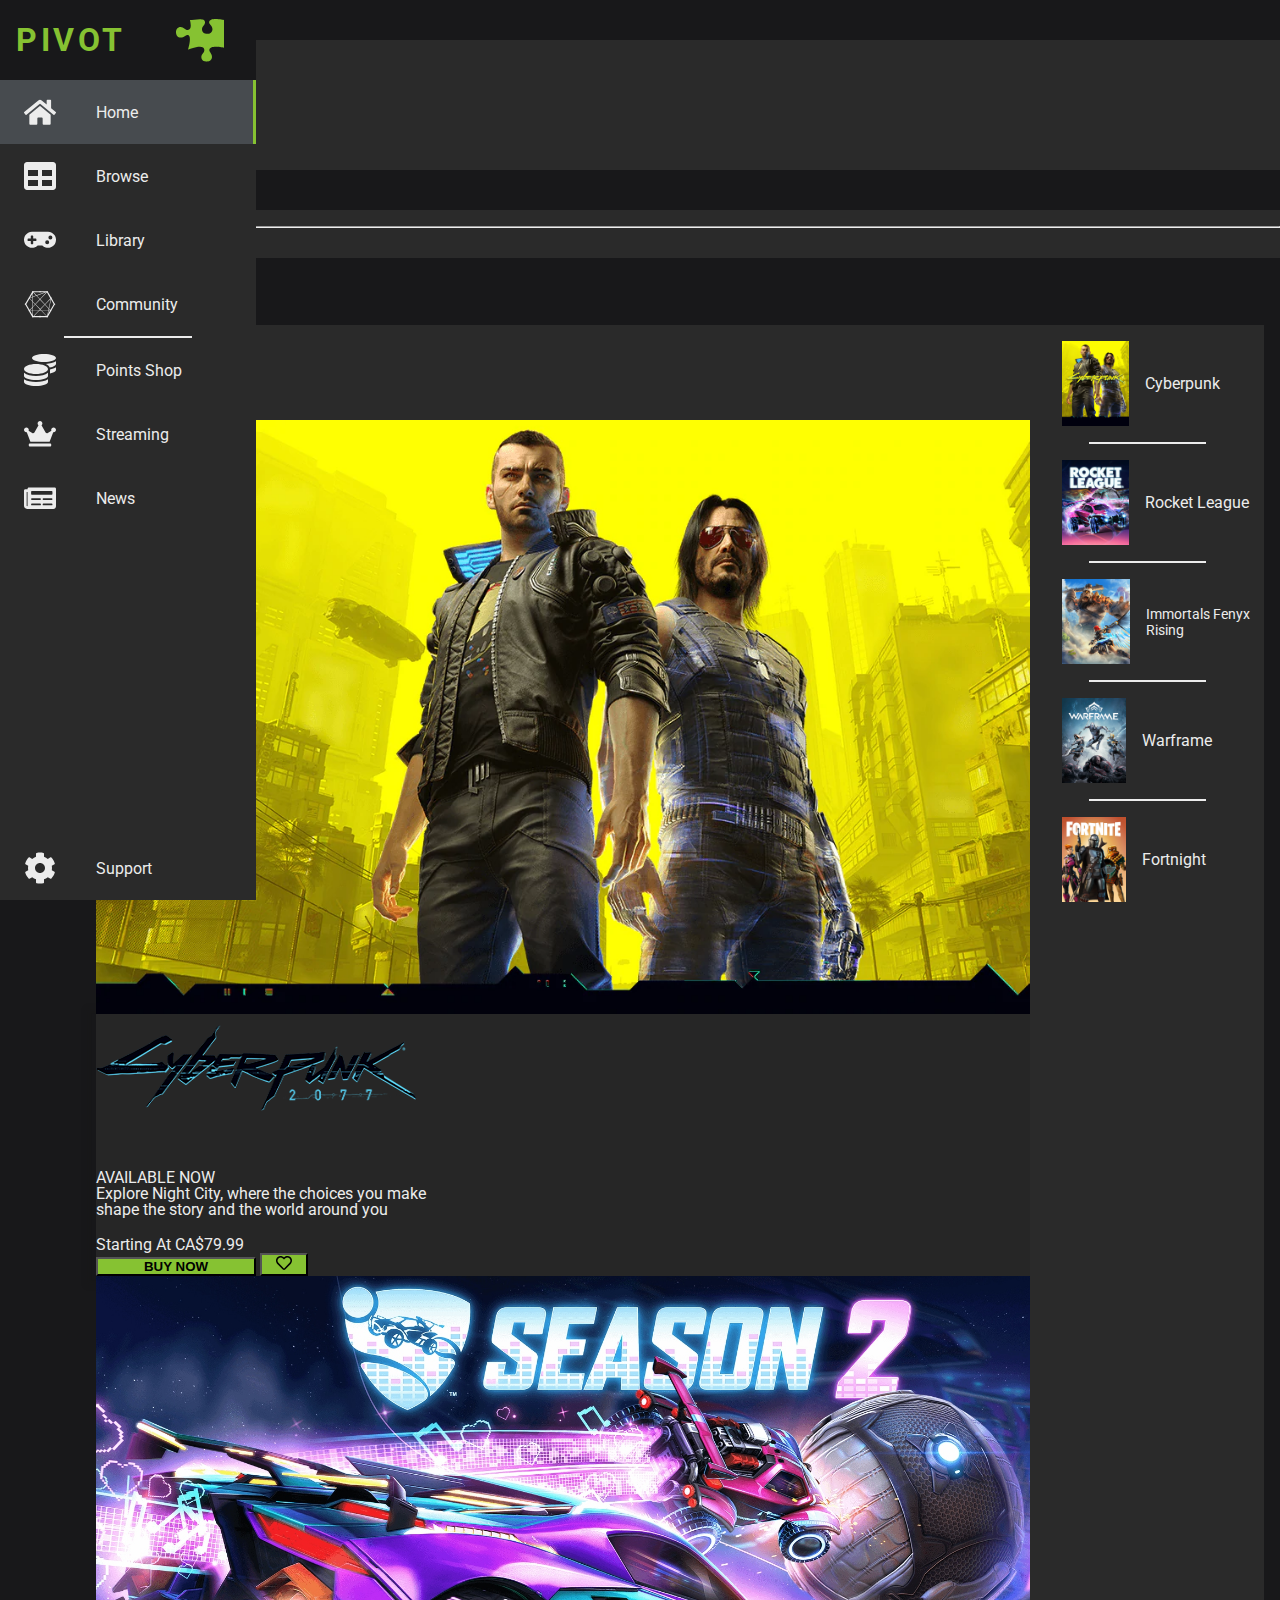
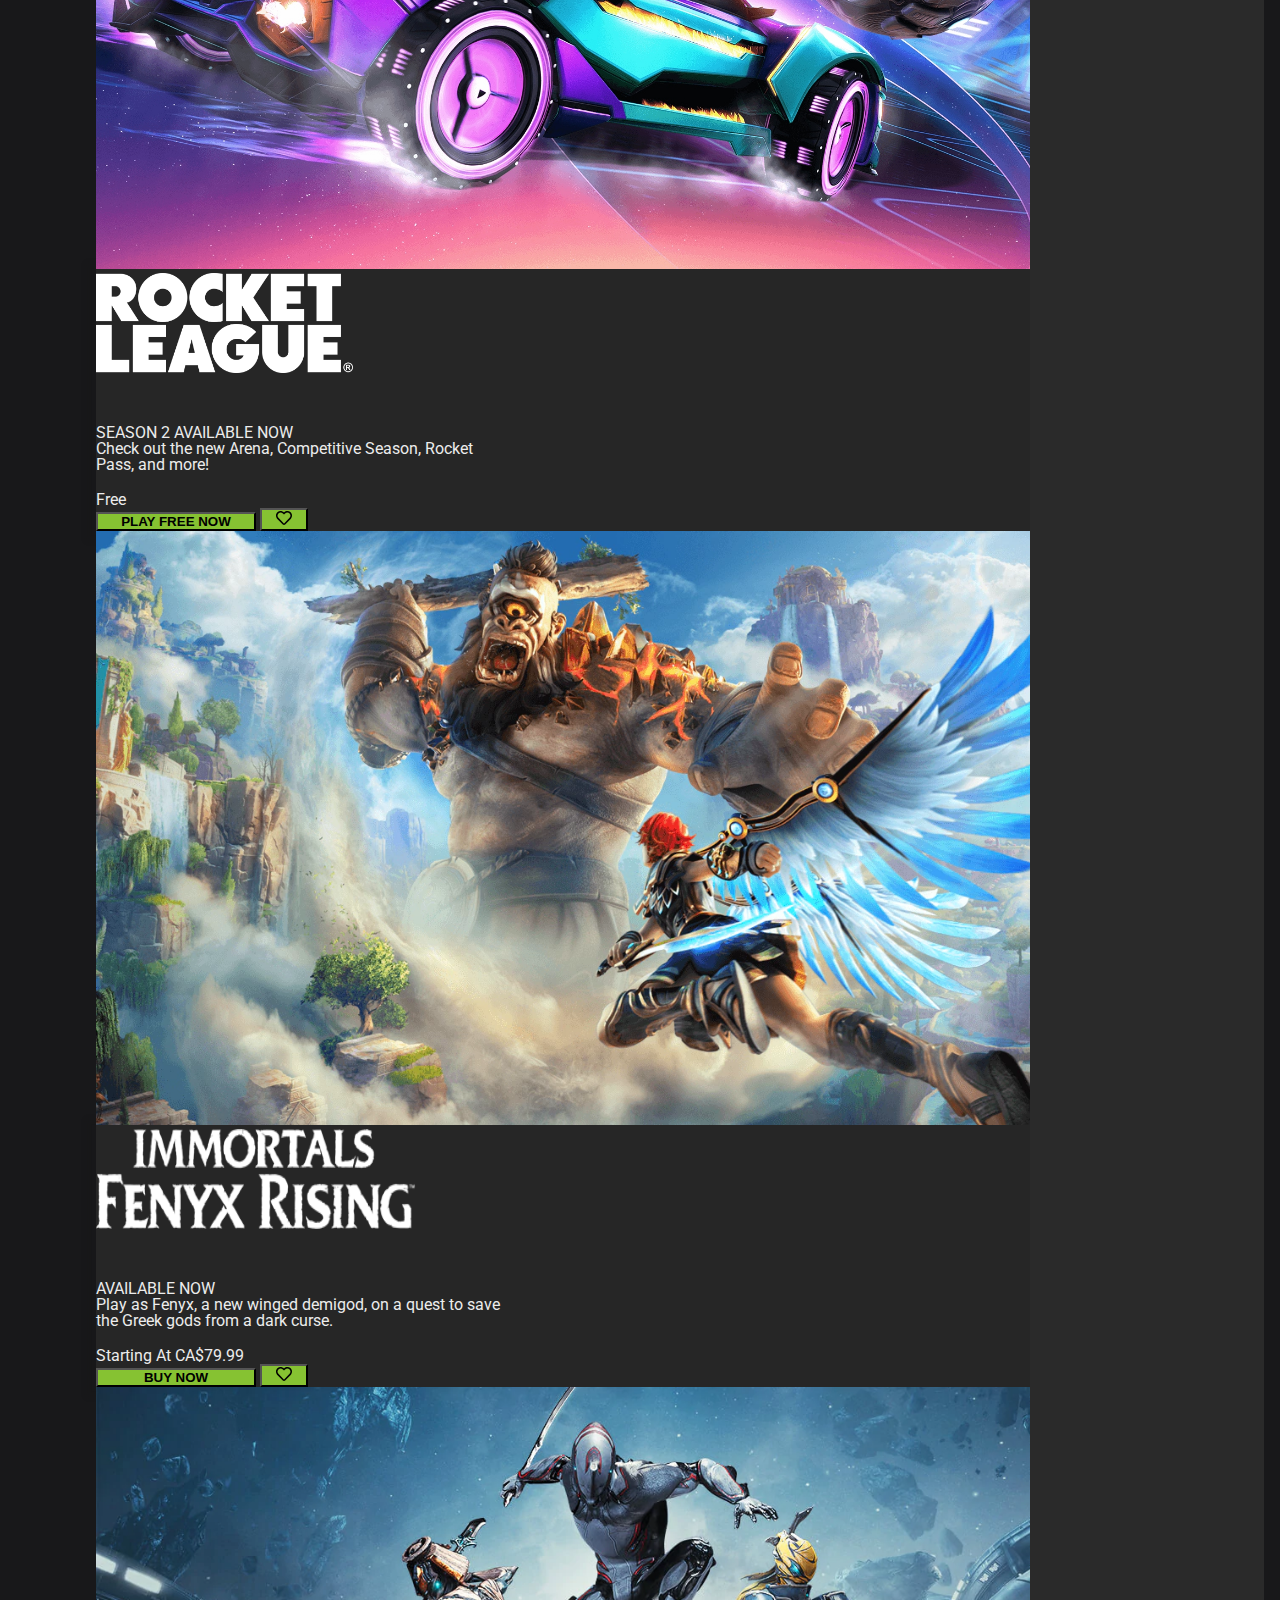
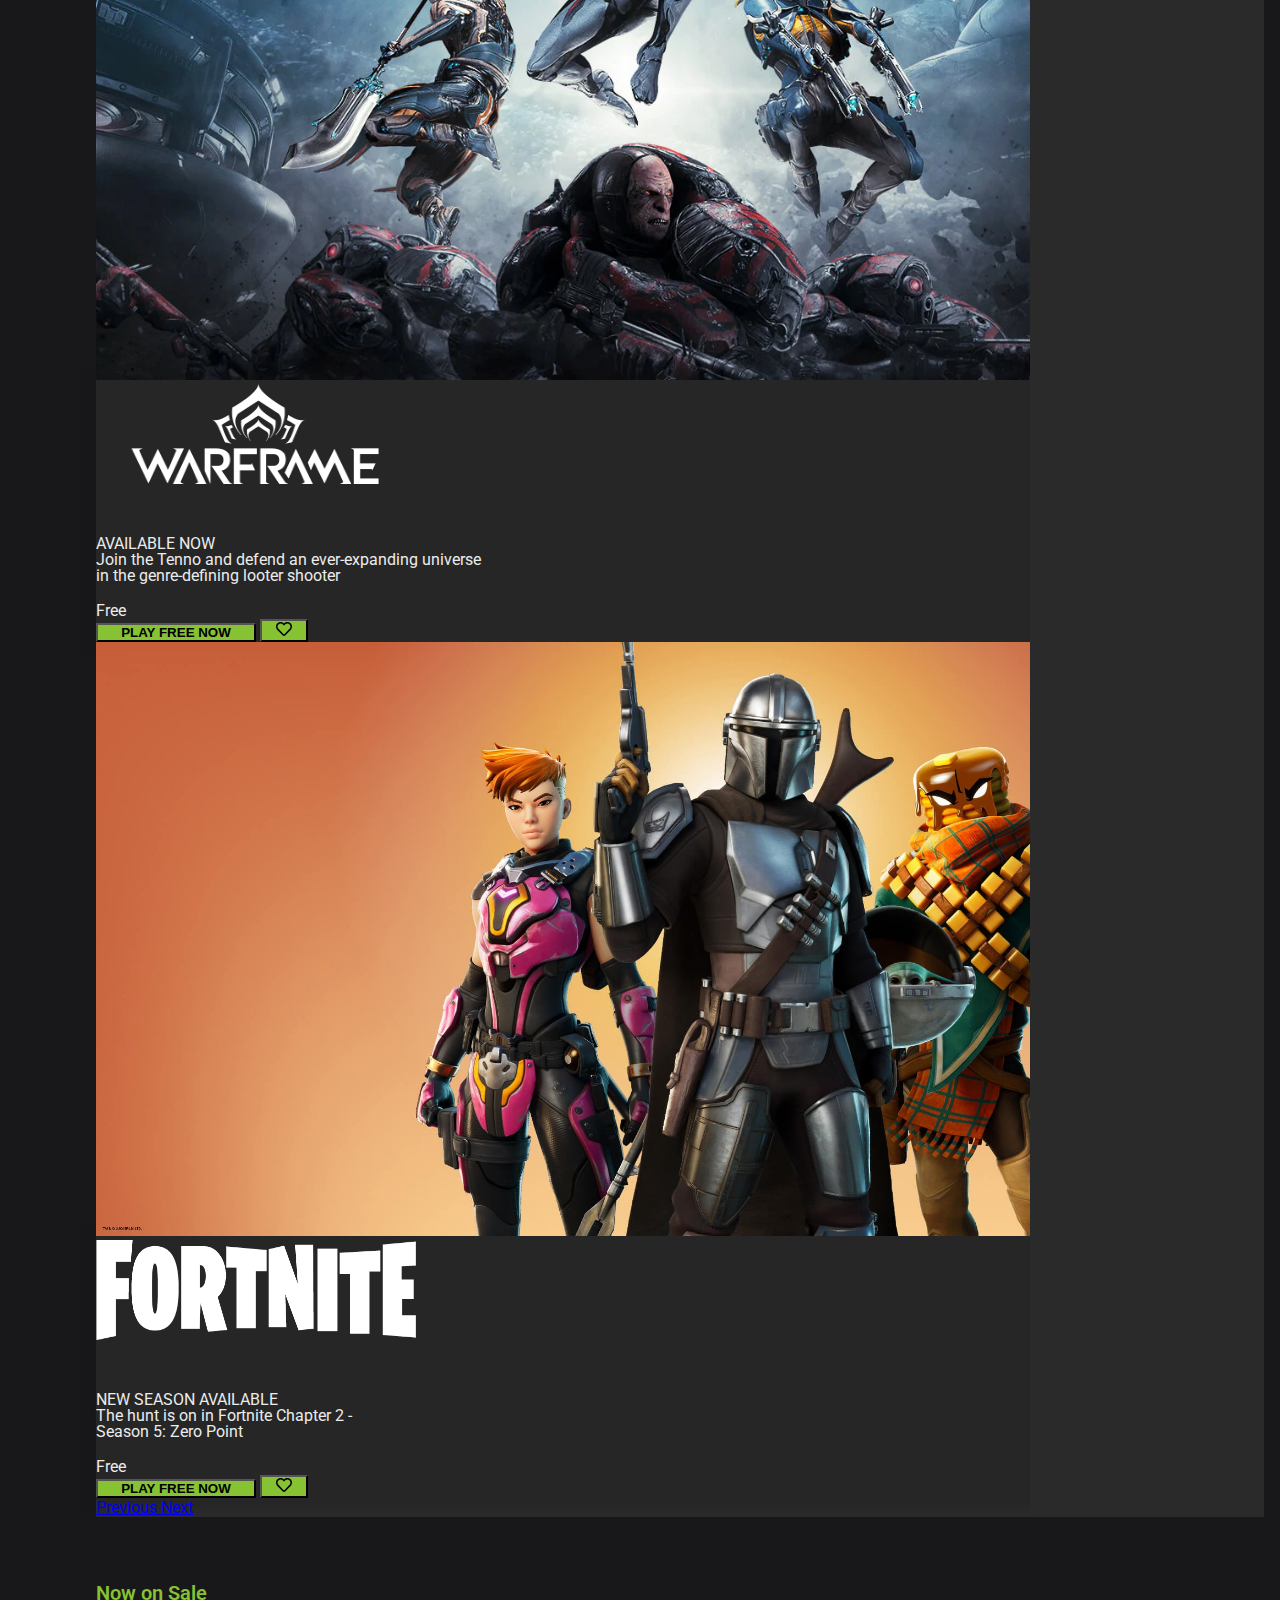
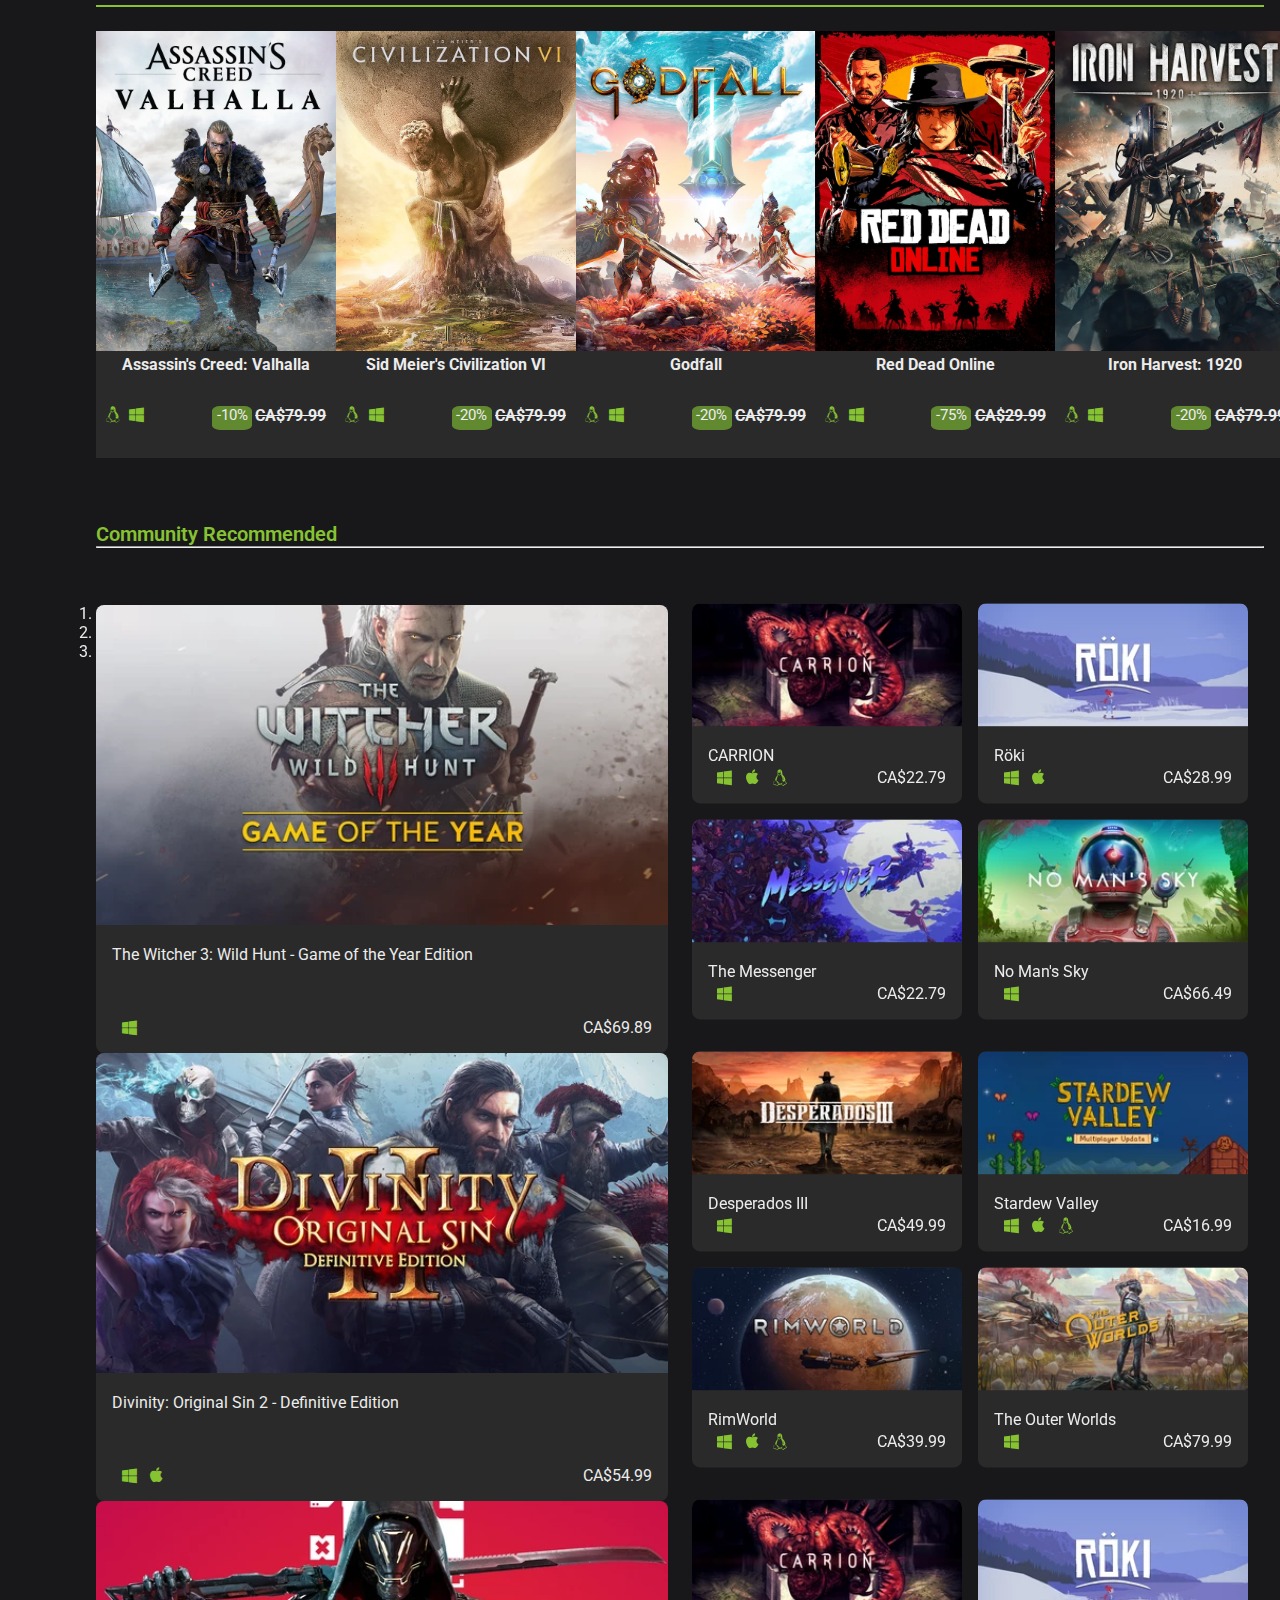
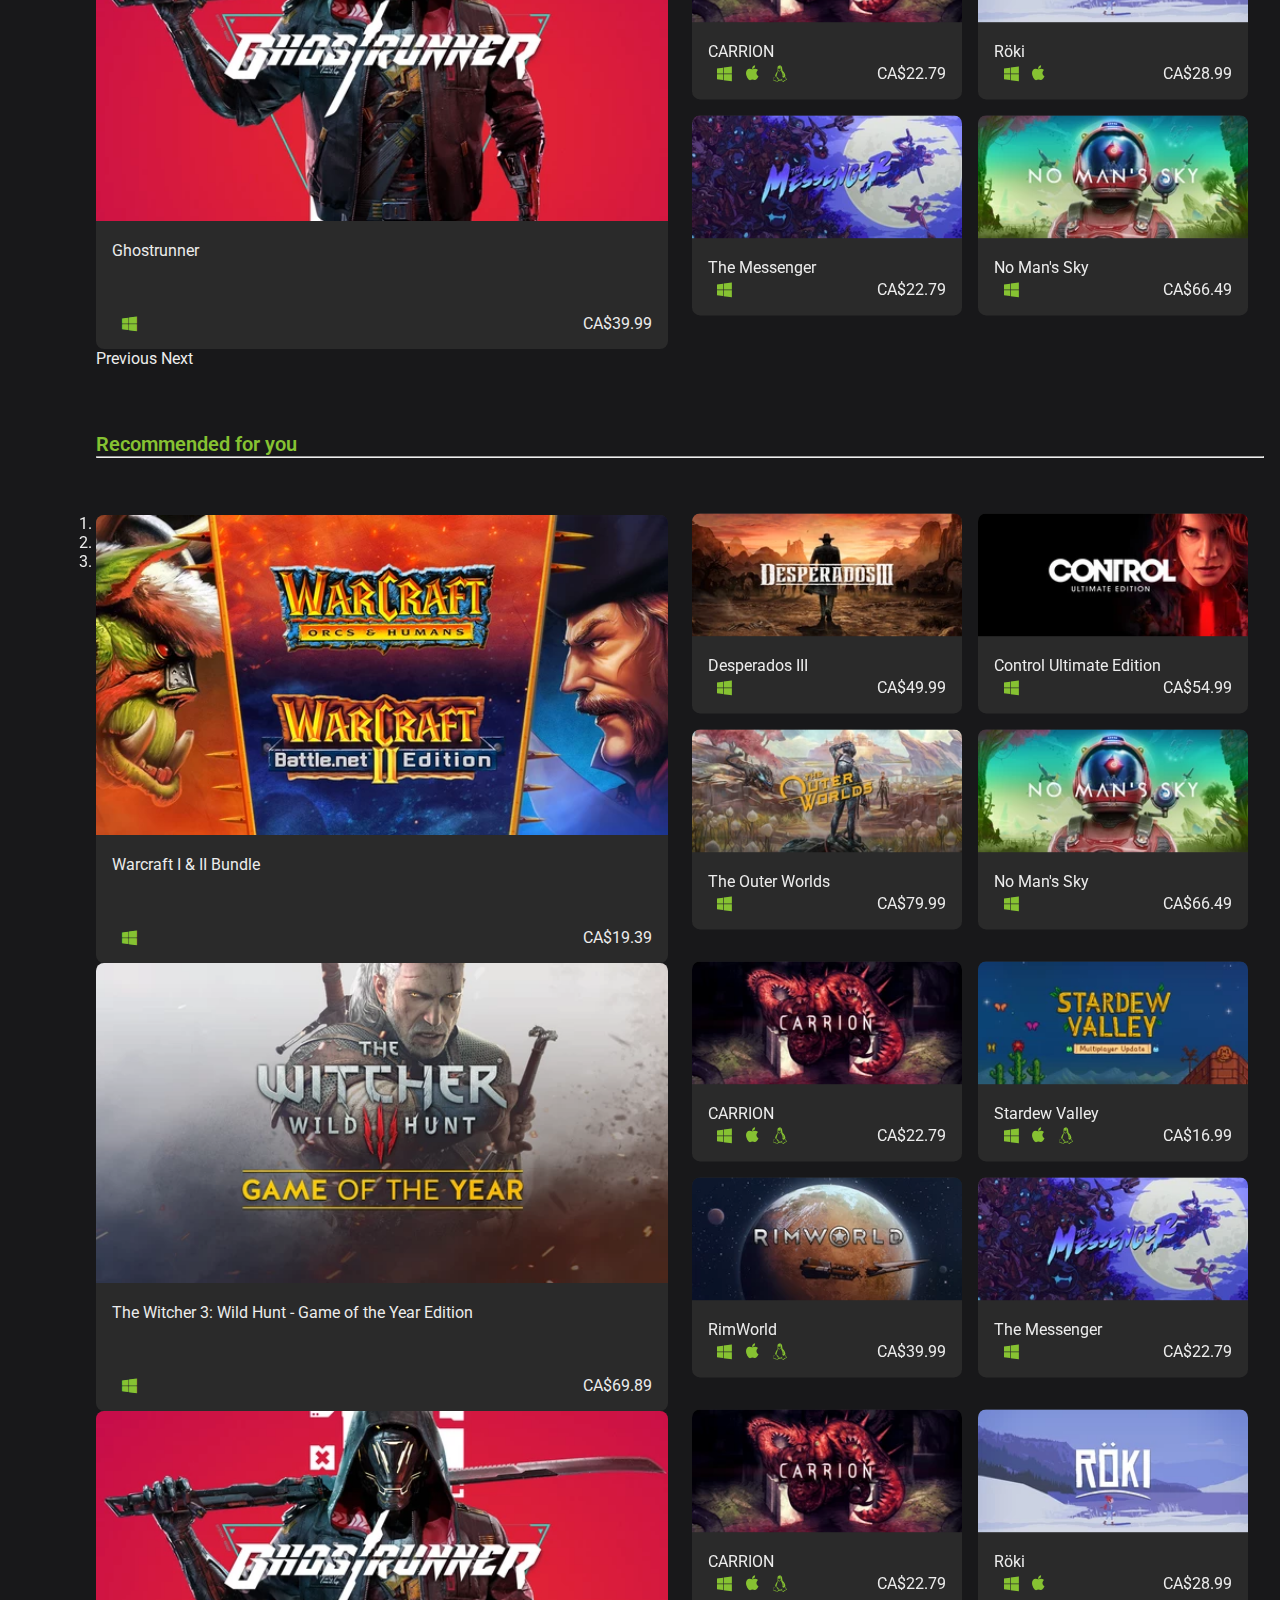
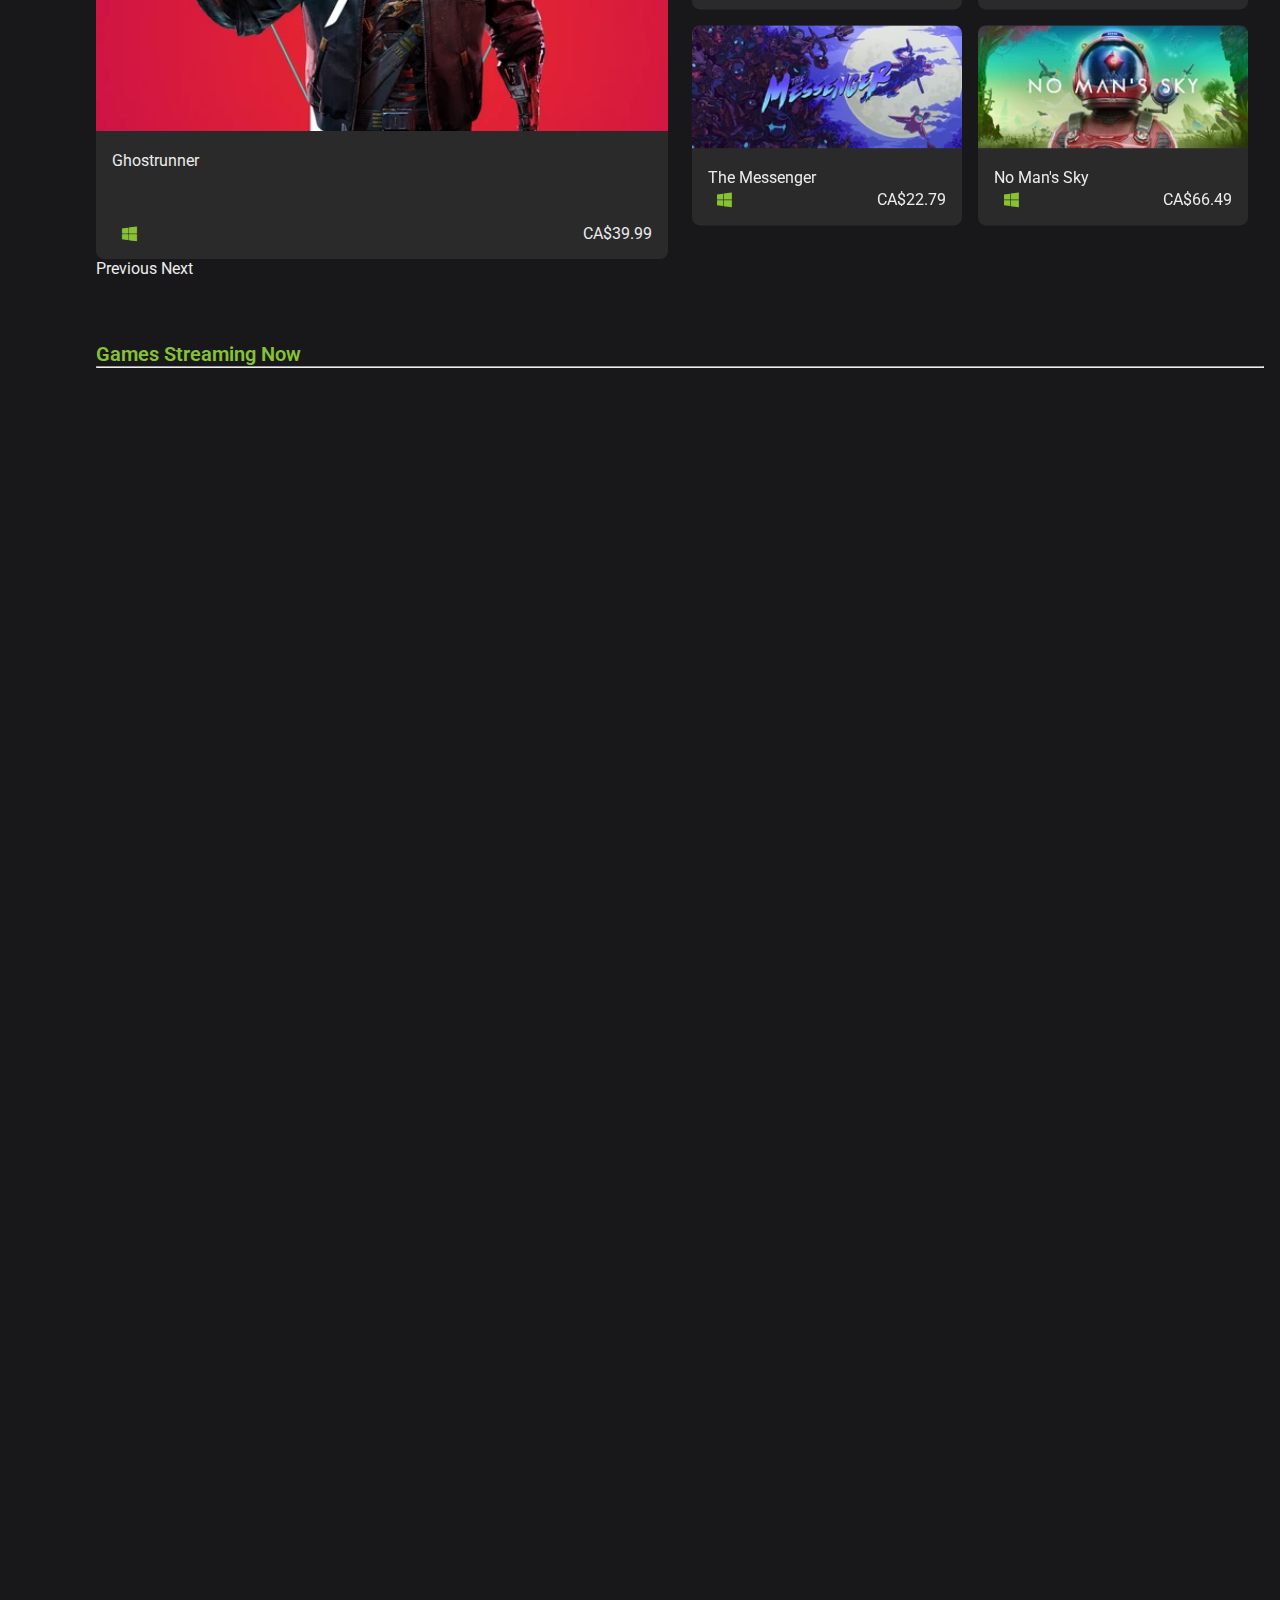
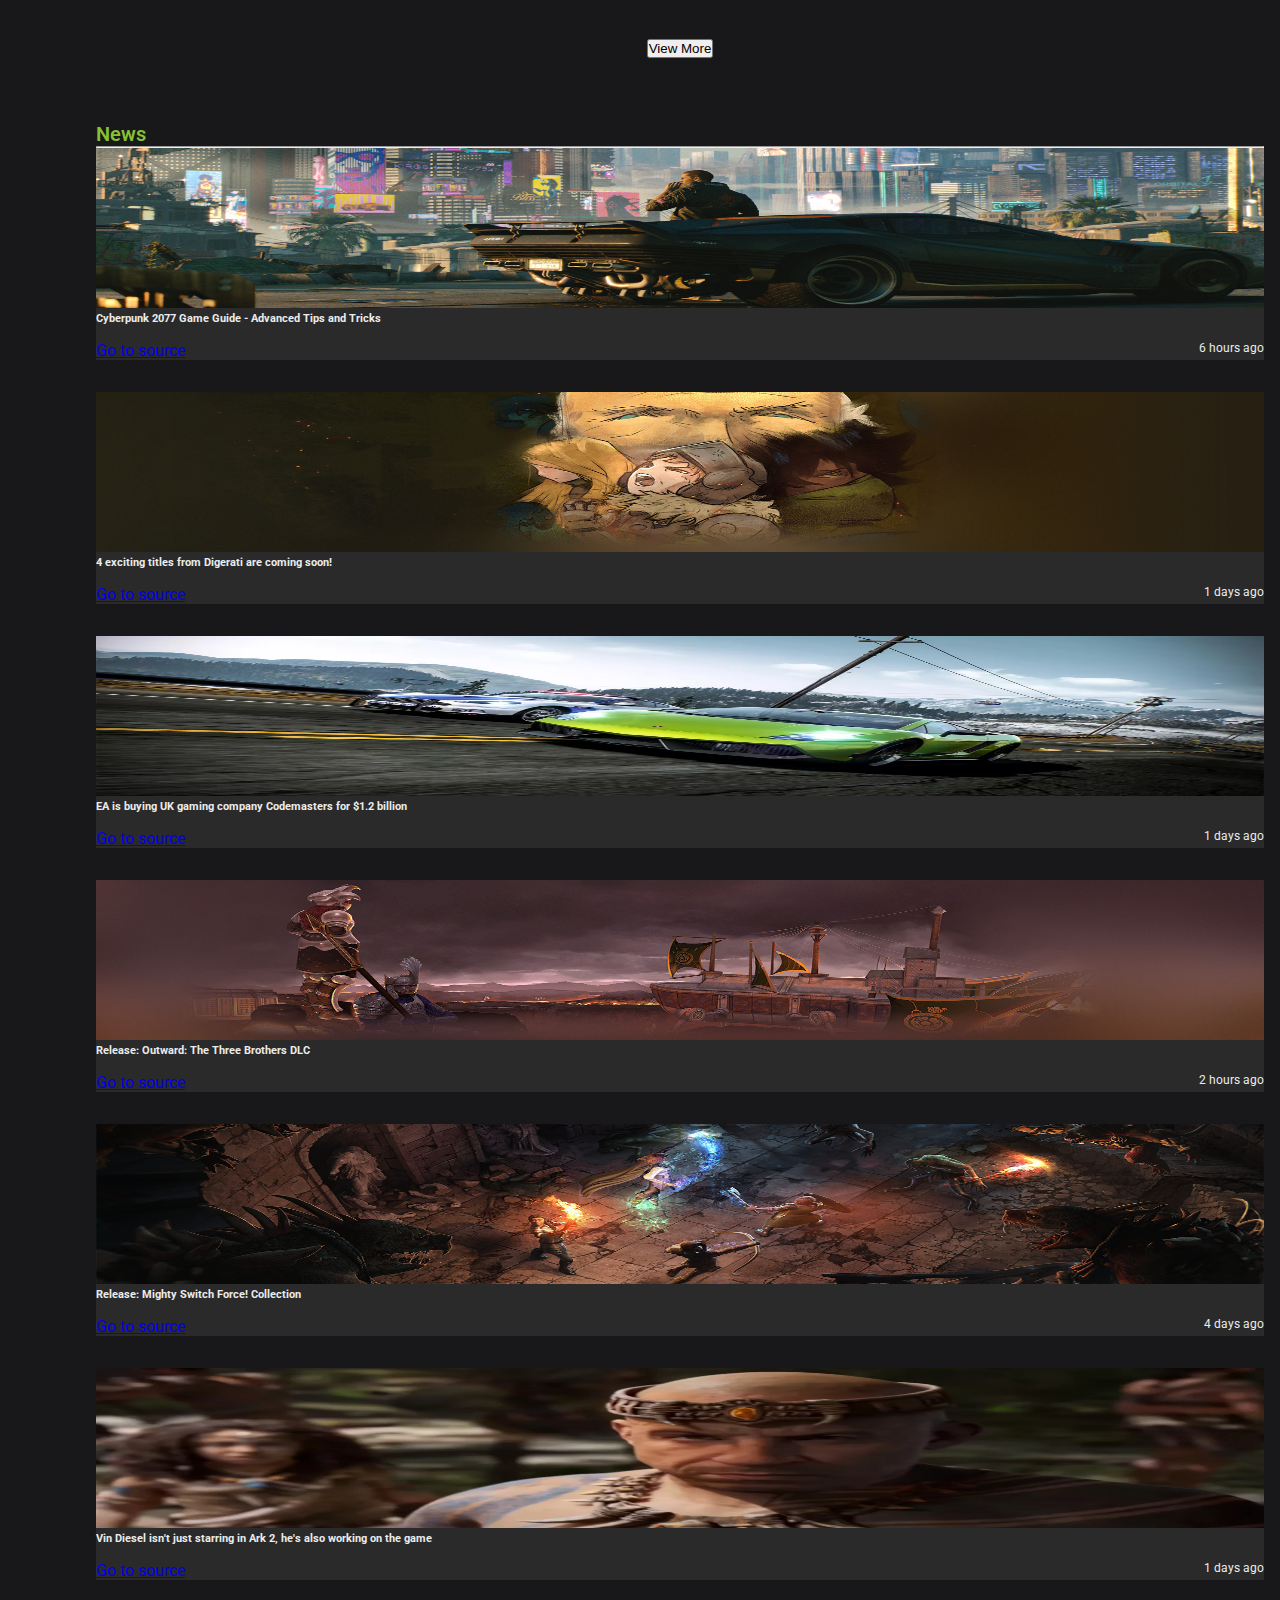
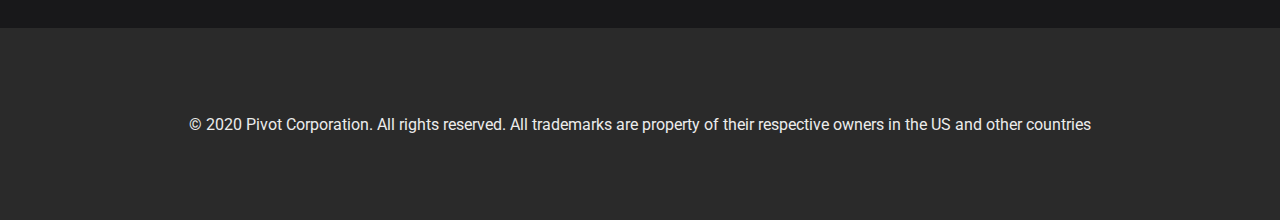
==== commit cb0ad7c7: "Finished Store page" ====
--- a/index.html
+++ b/index.html
@@ -3,6 +3,7 @@
     <head>
         <meta charset="UTF-8">
         <meta name="viewport" content="width=device-width, initial-scale=1.0">
+        <script src="https://code.jquery.com/jquery-3.5.1.js" integrity="sha256-QWo7LDvxbWT2tbbQ97B53yJnYU3WhH/C8ycbRAkjPDc=" crossorigin="anonymous"></script>
         <link href="https://cdn.jsdelivr.net/npm/bootstrap@5.0.0-beta1/dist/css/bootstrap.min.css" rel="stylesheet" integrity="sha384-giJF6kkoqNQ00vy+HMDP7azOuL0xtbfIcaT9wjKHr8RbDVddVHyTfAAsrekwKmP1" crossorigin="anonymous">
         <link rel="preconnect" href="https://fonts.gstatic.com">
         <link href="https://fonts.googleapis.com/css2?family=Poppins:wght@300;400;500;600;700&display=swap" rel="stylesheet">
@@ -36,7 +37,7 @@
                         </div>
                     </li>
                     <li class="custom-nav-item" id="nav-home-page">
-                        <a href="#" class="custom-nav-link">
+                        <a href="index.html" class="custom-nav-link">
                             <svg 
                                 aria-hidden="true" 
                                 focusable="false" 
@@ -55,21 +56,21 @@
                         </a>
                     </li>
                     <li class="custom-nav-item">
-                        <a href="#" class="custom-nav-link">
+                        <a href="pages/browse.html" class="custom-nav-link">
                             <svg aria-hidden="true" focusable="false" data-prefix="fas" data-icon="table" class="svg-inline--fa fa-table fa-w-16" role="img" xmlns="http://www.w3.org/2000/svg" viewBox="0 0 512 512"><path fill="currentColor" d="M464 32H48C21.49 32 0 53.49 0 80v352c0 26.51 21.49 48 48 48h416c26.51 0 48-21.49 48-48V80c0-26.51-21.49-48-48-48zM224 416H64v-96h160v96zm0-160H64v-96h160v96zm224 160H288v-96h160v96zm0-160H288v-96h160v96z"></path></svg>
                             <span class="link-text">Browse</span>
                             <div class="browse-selected"></div>
                         </a>
                     </li>
                     <li class="custom-nav-item">
-                        <a href="#" class="custom-nav-link">
+                        <a href="pages/library.html" class="custom-nav-link">
                             <svg aria-hidden="true" focusable="false" data-prefix="fas" data-icon="gamepad" class="svg-inline--fa fa-gamepad fa-w-20" role="img" xmlns="http://www.w3.org/2000/svg" viewBox="0 0 640 512"><path fill="currentColor" d="M480.07 96H160a160 160 0 1 0 114.24 272h91.52A160 160 0 1 0 480.07 96zM248 268a12 12 0 0 1-12 12h-52v52a12 12 0 0 1-12 12h-24a12 12 0 0 1-12-12v-52H84a12 12 0 0 1-12-12v-24a12 12 0 0 1 12-12h52v-52a12 12 0 0 1 12-12h24a12 12 0 0 1 12 12v52h52a12 12 0 0 1 12 12zm216 76a40 40 0 1 1 40-40 40 40 0 0 1-40 40zm64-96a40 40 0 1 1 40-40 40 40 0 0 1-40 40z"></path></svg>
                             <span class="link-text">Library</span>
                             <div class="library-selected"></div>
                         </a>
                     </li>
                     <li class="custom-nav-item">
-                        <a href="#" class="custom-nav-link">
+                        <a href="pages/community.html" class="custom-nav-link">
                             <svg aria-hidden="true" focusable="false" data-prefix="fab" data-icon="connectdevelop" class="svg-inline--fa fa-connectdevelop fa-w-18" role="img" xmlns="http://www.w3.org/2000/svg" viewBox="0 0 576 512"><path fill="currentColor" d="M550.5 241l-50.089-86.786c1.071-2.142 1.875-4.553 1.875-7.232 0-8.036-6.696-14.733-14.732-15.001l-55.447-95.893c.536-1.607 1.071-3.214 1.071-4.821 0-8.571-6.964-15.268-15.268-15.268-4.821 0-8.839 2.143-11.786 5.625H299.518C296.839 18.143 292.821 16 288 16s-8.839 2.143-11.518 5.625H170.411C167.464 18.143 163.447 16 158.625 16c-8.303 0-15.268 6.696-15.268 15.268 0 1.607.536 3.482 1.072 4.821l-55.983 97.233c-5.356 2.41-9.107 7.5-9.107 13.661 0 .535.268 1.071.268 1.607l-53.304 92.143c-7.232 1.339-12.59 7.5-12.59 15 0 7.232 5.089 13.393 12.054 15l55.179 95.358c-.536 1.607-.804 2.946-.804 4.821 0 7.232 5.089 13.393 12.054 14.732l51.697 89.732c-.536 1.607-1.071 3.482-1.071 5.357 0 8.571 6.964 15.268 15.268 15.268 4.821 0 8.839-2.143 11.518-5.357h106.875C279.161 493.857 283.447 496 288 496s8.839-2.143 11.518-5.357h107.143c2.678 2.946 6.696 4.821 10.982 4.821 8.571 0 15.268-6.964 15.268-15.268 0-1.607-.267-2.946-.803-4.285l51.697-90.268c6.964-1.339 12.054-7.5 12.054-14.732 0-1.607-.268-3.214-.804-4.821l54.911-95.358c6.964-1.339 12.322-7.5 12.322-15-.002-7.232-5.092-13.393-11.788-14.732zM153.535 450.732l-43.66-75.803h43.66v75.803zm0-83.839h-43.66c-.268-1.071-.804-2.142-1.339-3.214l44.999-47.41v50.624zm0-62.411l-50.357 53.304c-1.339-.536-2.679-1.34-4.018-1.607L43.447 259.75c.535-1.339.535-2.679.535-4.018s0-2.41-.268-3.482l51.965-90c2.679-.268 5.357-1.072 7.768-2.679l50.089 51.965v92.946zm0-102.322l-45.803-47.41c1.339-2.143 2.143-4.821 2.143-7.767 0-.268-.268-.804-.268-1.072l43.928-15.804v72.053zm0-80.625l-43.66 15.804 43.66-75.536v59.732zm326.519 39.108l.804 1.339L445.5 329.125l-63.75-67.232 98.036-101.518.268.268zM291.75 355.107l11.518 11.786H280.5l11.25-11.786zm-.268-11.25l-83.303-85.446 79.553-84.375 83.036 87.589-79.286 82.232zm5.357 5.893l79.286-82.232 67.5 71.25-5.892 28.125H313.714l-16.875-17.143zM410.411 44.393c1.071.536 2.142 1.072 3.482 1.34l57.857 100.714v.536c0 2.946.803 5.624 2.143 7.767L376.393 256l-83.035-87.589L410.411 44.393zm-9.107-2.143L287.732 162.518l-57.054-60.268 166.339-60h4.287zm-123.483 0c2.678 2.678 6.16 4.285 10.179 4.285s7.5-1.607 10.179-4.285h75L224.786 95.821 173.893 42.25h103.928zm-116.249 5.625l1.071-2.142a33.834 33.834 0 0 0 2.679-.804l51.161 53.84-54.911 19.821V47.875zm0 79.286l60.803-21.964 59.732 63.214-79.553 84.107-40.982-42.053v-83.304zm0 92.678L198 257.607l-36.428 38.304v-76.072zm0 87.858l42.053-44.464 82.768 85.982-17.143 17.678H161.572v-59.196zm6.964 162.053c-1.607-1.607-3.482-2.678-5.893-3.482l-1.071-1.607v-89.732h99.91l-91.607 94.821h-1.339zm129.911 0c-2.679-2.41-6.428-4.285-10.447-4.285s-7.767 1.875-10.447 4.285h-96.429l91.607-94.821h38.304l91.607 94.821H298.447zm120-11.786l-4.286 7.5c-1.339.268-2.41.803-3.482 1.339l-89.196-91.875h114.376l-17.412 83.036zm12.856-22.232l12.858-60.803h21.964l-34.822 60.803zm34.822-68.839h-20.357l4.553-21.16 17.143 18.214c-.535.803-1.071 1.874-1.339 2.946zm66.161-107.411l-55.447 96.697c-1.339.535-2.679 1.071-4.018 1.874l-20.625-21.964 34.554-163.928 45.803 79.286c-.267 1.339-.803 2.678-.803 4.285 0 1.339.268 2.411.536 3.75z"></path></svg>
                             <span class="link-text">Community</span>
                             <div class="community-selected"></div>
@@ -77,31 +78,31 @@
                     </li>
                     <hr class="custom-nav-line-break">
                     <li class="custom-nav-item">
-                        <a href="#" class="custom-nav-link">
+                        <a href="pages/points-shop.html" class="custom-nav-link">
                             <svg aria-hidden="true" focusable="false" data-prefix="fas" data-icon="coins" class="svg-inline--fa fa-coins fa-w-16" role="img" xmlns="http://www.w3.org/2000/svg" viewBox="0 0 512 512"><path fill="currentColor" d="M0 405.3V448c0 35.3 86 64 192 64s192-28.7 192-64v-42.7C342.7 434.4 267.2 448 192 448S41.3 434.4 0 405.3zM320 128c106 0 192-28.7 192-64S426 0 320 0 128 28.7 128 64s86 64 192 64zM0 300.4V352c0 35.3 86 64 192 64s192-28.7 192-64v-51.6c-41.3 34-116.9 51.6-192 51.6S41.3 334.4 0 300.4zm416 11c57.3-11.1 96-31.7 96-55.4v-42.7c-23.2 16.4-57.3 27.6-96 34.5v63.6zM192 160C86 160 0 195.8 0 240s86 80 192 80 192-35.8 192-80-86-80-192-80zm219.3 56.3c60-10.8 100.7-32 100.7-56.3v-42.7c-35.5 25.1-96.5 38.6-160.7 41.8 29.5 14.3 51.2 33.5 60 57.2z"></path></svg>
                             <span class="link-text">Points Shop</span>
                             <div class="points-selected"></div>
                         </a>
                     </li>
                     <li class="custom-nav-item">
-                        <a href="#" class="custom-nav-link">
+                        <a href="#games-streaming-now" class="custom-nav-link">
                             <svg aria-hidden="true" focusable="false" data-prefix="fas" data-icon="crown" class="svg-inline--fa fa-crown fa-w-20" role="img" xmlns="http://www.w3.org/2000/svg" viewBox="0 0 640 512"><path fill="currentColor" d="M528 448H112c-8.8 0-16 7.2-16 16v32c0 8.8 7.2 16 16 16h416c8.8 0 16-7.2 16-16v-32c0-8.8-7.2-16-16-16zm64-320c-26.5 0-48 21.5-48 48 0 7.1 1.6 13.7 4.4 19.8L476 239.2c-15.4 9.2-35.3 4-44.2-11.6L350.3 85C361 76.2 368 63 368 48c0-26.5-21.5-48-48-48s-48 21.5-48 48c0 15 7 28.2 17.7 37l-81.5 142.6c-8.9 15.6-28.9 20.8-44.2 11.6l-72.3-43.4c2.7-6 4.4-12.7 4.4-19.8 0-26.5-21.5-48-48-48S0 149.5 0 176s21.5 48 48 48c2.6 0 5.2-.4 7.7-.8L128 416h384l72.3-192.8c2.5.4 5.1.8 7.7.8 26.5 0 48-21.5 48-48s-21.5-48-48-48z"></path></svg>
                             <span class="link-text">Streaming</span>
                             <div class="streaming-selected"></div>
                         </a>
                     </li>
                     <li class="custom-nav-item">
-                        <a href="#" class="custom-nav-link">
+                        <a href="#store-news" class="custom-nav-link">
                             <svg aria-hidden="true" focusable="false" data-prefix="fas" data-icon="newspaper" class="svg-inline--fa fa-newspaper fa-w-18" role="img" xmlns="http://www.w3.org/2000/svg" viewBox="0 0 576 512"><path fill="currentColor" d="M552 64H88c-13.255 0-24 10.745-24 24v8H24c-13.255 0-24 10.745-24 24v272c0 30.928 25.072 56 56 56h472c26.51 0 48-21.49 48-48V88c0-13.255-10.745-24-24-24zM56 400a8 8 0 0 1-8-8V144h16v248a8 8 0 0 1-8 8zm236-16H140c-6.627 0-12-5.373-12-12v-8c0-6.627 5.373-12 12-12h152c6.627 0 12 5.373 12 12v8c0 6.627-5.373 12-12 12zm208 0H348c-6.627 0-12-5.373-12-12v-8c0-6.627 5.373-12 12-12h152c6.627 0 12 5.373 12 12v8c0 6.627-5.373 12-12 12zm-208-96H140c-6.627 0-12-5.373-12-12v-8c0-6.627 5.373-12 12-12h152c6.627 0 12 5.373 12 12v8c0 6.627-5.373 12-12 12zm208 0H348c-6.627 0-12-5.373-12-12v-8c0-6.627 5.373-12 12-12h152c6.627 0 12 5.373 12 12v8c0 6.627-5.373 12-12 12zm0-96H140c-6.627 0-12-5.373-12-12v-40c0-6.627 5.373-12 12-12h360c6.627 0 12 5.373 12 12v40c0 6.627-5.373 12-12 12z"></path></svg>
                             <span class="link-text">News</span>
                             <div class="news-selected"></div>
                         </a>
                     </li>
                     <li class="custom-nav-item">
-                        <a href="#" class="custom-nav-link">
+                        <a href="pages/support.html" class="custom-nav-link">
                             <svg aria-hidden="true" focusable="false" data-prefix="fas" data-icon="cog" class="svg-inline--fa fa-cog fa-w-16" role="img" xmlns="http://www.w3.org/2000/svg" viewBox="0 0 512 512"><path fill="currentColor" d="M487.4 315.7l-42.6-24.6c4.3-23.2 4.3-47 0-70.2l42.6-24.6c4.9-2.8 7.1-8.6 5.5-14-11.1-35.6-30-67.8-54.7-94.6-3.8-4.1-10-5.1-14.8-2.3L380.8 110c-17.9-15.4-38.5-27.3-60.8-35.1V25.8c0-5.6-3.9-10.5-9.4-11.7-36.7-8.2-74.3-7.8-109.2 0-5.5 1.2-9.4 6.1-9.4 11.7V75c-22.2 7.9-42.8 19.8-60.8 35.1L88.7 85.5c-4.9-2.8-11-1.9-14.8 2.3-24.7 26.7-43.6 58.9-54.7 94.6-1.7 5.4.6 11.2 5.5 14L67.3 221c-4.3 23.2-4.3 47 0 70.2l-42.6 24.6c-4.9 2.8-7.1 8.6-5.5 14 11.1 35.6 30 67.8 54.7 94.6 3.8 4.1 10 5.1 14.8 2.3l42.6-24.6c17.9 15.4 38.5 27.3 60.8 35.1v49.2c0 5.6 3.9 10.5 9.4 11.7 36.7 8.2 74.3 7.8 109.2 0 5.5-1.2 9.4-6.1 9.4-11.7v-49.2c22.2-7.9 42.8-19.8 60.8-35.1l42.6 24.6c4.9 2.8 11 1.9 14.8-2.3 24.7-26.7 43.6-58.9 54.7-94.6 1.5-5.5-.7-11.3-5.6-14.1zM256 336c-44.1 0-80-35.9-80-80s35.9-80 80-80 80 35.9 80 80-35.9 80-80 80z"></path></svg>
-                            <span class="link-text">Settings</span>
-                            <div class="settings-selected"></div>
+                            <span class="link-text">Support</span>
+                            <div class="support-selected"></div>
                         </a>
                     </li>
                 </ul>
@@ -139,15 +140,13 @@
               </ul>
         </header>
         <main>
-            <!-- <iframe width="420" height="315"
-                src="https://www.youtube.com/embed/tgbNymZ7vqY?autoplay=1&mute=1&controls=0">
-            </iframe> -->
-            
             <div class="container">
                 <section class="top-store-links">
-                    <a href="">Highlights</a>
-                    <a href="">Browse</a>
+                    <a href="index.html">Highlights</a>
+                    <a href="pages/browse.html">Browse</a>
                 </section>
+            </div>
+            <div class="container">
                 <section class="store-carousel">
                     <div id="carouselControls" class="carousel carousel-dark slide" data-bs-ride="carousel">
                         <ol class="carousel-indicators">
@@ -273,11 +272,12 @@
                     </div>
                 </section>
                 
+                <!-- Now on Sale -->
                 <section class="now-on-sale">
                     <div class="section-title">
                         Now on Sale
+                        <hr class="now-on-sale-break">
                     </div>
-                    <hr class="now-on-sale-break">
                     <section class="now-on-sale-cards">
                         <div class="card border-0">
                             <a href="">
@@ -289,6 +289,7 @@
                                     <div class="card-details">
                                         <i class="fa fa-linux" aria-hidden="true"></i>
                                         <i class="fa fa-windows" aria-hidden="true"></i>
+                                        <span class="sale-percent">-10%</span>
                                         <h5 class="card-cost">
                                             CA$79.99
                                         </h5>
@@ -301,11 +302,12 @@
                                 <img src="images/games/civ6-small.webp" class="card-img-top" alt="...">
                                 <div class="card-body">
                                     <h5 class="card-title">
-                                        Assassin's Creed: Valhalla
+                                        Sid Meier's Civilization VI
                                     </h5>
                                     <div class="card-details">
                                         <i class="fa fa-linux" aria-hidden="true"></i>
                                         <i class="fa fa-windows" aria-hidden="true"></i>
+                                        <span class="sale-percent">-20%</span>
                                         <h5 class="card-cost">
                                             CA$79.99
                                         </h5>
@@ -318,11 +320,12 @@
                                 <img src="images/games/godfall-small.webp" class="card-img-top" alt="...">
                                 <div class="card-body">
                                     <h5 class="card-title">
-                                        Assassin's Creed: Valhalla
+                                        Godfall
                                     </h5>
                                     <div class="card-details">
                                         <i class="fa fa-linux" aria-hidden="true"></i>
                                         <i class="fa fa-windows" aria-hidden="true"></i>
+                                        <span class="sale-percent">-20%</span>
                                         <h5 class="card-cost">
                                             CA$79.99
                                         </h5>
@@ -335,13 +338,14 @@
                                 <img src="images/games/rdr-online-small.jpg" class="card-img-top" alt="...">
                                 <div class="card-body">
                                     <h5 class="card-title">
-                                        Assassin's Creed: Valhalla
+                                        Red Dead Online
                                     </h5>
                                     <div class="card-details">
                                         <i class="fa fa-linux" aria-hidden="true"></i>
                                         <i class="fa fa-windows" aria-hidden="true"></i>
+                                        <span class="sale-percent">-75%</span>
                                         <h5 class="card-cost">
-                                            CA$79.99
+                                            CA$29.99
                                         </h5>
                                     </div>
                                 </div>
@@ -357,6 +361,7 @@
                                     <div class="card-details">
                                         <i class="fa fa-linux" aria-hidden="true"></i>
                                         <i class="fa fa-windows" aria-hidden="true"></i>
+                                        <span class="sale-percent">-20%</span>
                                         <h5 class="card-cost">
                                             CA$79.99
                                         </h5>
@@ -367,26 +372,841 @@
                     </section>
                 </section>
 
-                <section class="container">
-                    <section class="community-recommended-cards">
+                <!-- community-recommended -->
+                <section class="community-recommended">
+                    <div class="section-title">
+                        Community Recommended
+                        <hr class="now-on-sale-break">
+                    </div>
+                    <div id="carouselIndicators" class="carousel slide carousel-fade" data-bs-ride="carousel">
+                        <ol class="carousel-indicators">
+                            <li data-bs-target="#carouselIndicators" data-bs-slide-to="0" class="active"></li>
+                            <li data-bs-target="#carouselIndicators" data-bs-slide-to="1"></li>
+                            <li data-bs-target="#carouselIndicators" data-bs-slide-to="2"></li>
+                        </ol>
+                        <div class="carousel-item">
+                            <section class="community-recommended-group">
+                                <div class="game-ad-large">
+                                    <a href="#">
+                                        <div class="game-ad">
+                                            <div class="game-ad-img">
+                                                <img src="images/games/witcher3-goty-med.png" alt="evans-remains-med.webp">
+                                            </div>
+                                            <div class="game-ad-body">
+                                                <span class="game-title">
+                                                    The Witcher 3: Wild Hunt - Game of the Year Edition
+                                                </span>
+                                                <div class="game-details">
+                                                    <div>
+                                                        <i class="fa fa-windows" aria-hidden="true"></i>
+                                                    </div>
+                                                    <span class="game-cost">
+                                                        CA$69.89
+                                                    </span>
+                                                </div>
+                                            </div>
+                                        </div>
+                                    </a>
+                                </div>
+                                <div class="game-ad-small">
+                                    <a href="#">
+                                        <div class="game-ad">
+                                            <div class="game-ad-img">
+                                                <img src="images/games/carrion-med.png" alt="evans-remains-med.webp">
+                                            </div>
+                                            <div class="game-ad-body">
+                                                <span class="game-title">
+                                                    CARRION
+                                                </span>
+                                                <div class="game-details">
+                                                    <div>
+                                                        <i class="fa fa-windows" aria-hidden="true"></i>
+                                                        <i class="fa fa-apple"></i>
+                                                        <i class="fa fa-linux" aria-hidden="true"></i>
+                                                    </div>
+                                                    <span class="game-cost">
+                                                        CA$22.79
+                                                    </span>
+                                                </div>
+                                            </div>
+                                        </div>
+                                    </a>
+                                    <a href="#">
+                                        <div class="game-ad">
+                                            <div class="game-ad-img">
+                                                <img src="images/games/roki-med.png" alt="evans-remains-med.webp">
+                                            </div>
+                                            <div class="game-ad-body">
+                                                <span class="game-title">
+                                                    Röki
+                                                </span>
+                                                <div class="game-details">
+                                                    <div>
+                                                        <i class="fa fa-windows" aria-hidden="true"></i>
+                                                        <i class="fa fa-apple"></i>
+                                                    </div>
+                                                    <span class="game-cost">
+                                                        CA$28.99
+                                                    </span>
+                                                </div>
+                                            </div>
+                                        </div>
+                                    </a>
+                                    <a href="#">
+                                        <div class="game-ad">
+                                            <div class="game-ad-img">
+                                                <img src="images/games/messenger-med.png" alt="evans-remains-med.webp">
+                                            </div>
+                                            <div class="game-ad-body">
+                                                <span class="game-title">
+                                                    The Messenger
+                                                </span>
+                                                <div class="game-details">
+                                                    <div>
+                                                        <i class="fa fa-windows" aria-hidden="true"></i>
+                                                    </div>
+                                                    <span class="game-cost">
+                                                        CA$22.79
+                                                    </span>
+                                                </div>
+                                            </div>
+                                        </div>
+                                    </a>
+                                    <a href="#">
+                                        <div class="game-ad">
+                                            <div class="game-ad-img">
+                                                <img src="images/games/no-man-sky-med.png" alt="evans-remains-med.webp">
+                                            </div>
+                                            <div class="game-ad-body">
+                                                <span class="game-title">
+                                                    No Man's Sky
+                                                </span>
+                                                <div class="game-details">
+                                                    <div>
+                                                        <i class="fa fa-windows" aria-hidden="true"></i>
+                                                    </div>
+                                                    <span class="game-cost">
+                                                        CA$66.49
+                                                    </span>
+                                                </div>
+                                            </div>
+                                        </div>
+                                    </a>
+                                </div>
+                            </section>
+                        </div>
+                        <div class="carousel-item active">
+                            <section class="community-recommended-group">
+                                <div class="game-ad-large">
+                                    <a href="#">
+                                        <div class="game-ad">
+                                            <div class="game-ad-img">
+                                                <img src="images/games/divinity-original-sin-2-med.png" alt="evans-remains-med.webp">
+                                            </div>
+                                            <div class="game-ad-body">
+                                                <span class="game-title">
+                                                    Divinity: Original Sin 2 - Definitive Edition
+                                                </span>
+                                                <div class="game-details">
+                                                    <div>
+                                                        <i class="fa fa-windows" aria-hidden="true"></i>
+                                                        <i class="fa fa-apple"></i>
+                                                    </div>
+                                                    <span class="game-cost">
+                                                        CA$54.99
+                                                    </span>
+                                                </div>
+                                            </div>
+                                        </div>
+                                    </a>
+                                </div>
+                                <div class="game-ad-small">
+                                    <a href="#">
+                                        <div class="game-ad">
+                                            <div class="game-ad-img">
+                                                <img src="images/games/desperados-iii-med.png" alt="evans-remains-med.webp">
+                                            </div>
+                                            <div class="game-ad-body">
+                                                <span class="game-title">
+                                                    Desperados III
+                                                </span>
+                                                <div class="game-details">
+                                                    <div>
+                                                        <i class="fa fa-windows" aria-hidden="true"></i>
+                                                    </div>
+                                                    <span class="game-cost">
+                                                        CA$49.99
+                                                    </span>
+                                                </div>
+                                            </div>
+                                        </div>
+                                    </a>
+                                    <a href="#">
+                                        <div class="game-ad">
+                                            <div class="game-ad-img">
+                                                <img src="images/games/stardew-valley-med.png" alt="evans-remains-med.webp">
+                                            </div>
+                                            <div class="game-ad-body">
+                                                <span class="game-title">
+                                                    Stardew Valley
+                                                </span>
+                                                <div class="game-details">
+                                                    <div>
+                                                        <i class="fa fa-windows" aria-hidden="true"></i>
+                                                        <i class="fa fa-apple"></i>
+                                                        <i class="fa fa-linux" aria-hidden="true"></i>
+                                                    </div>
+                                                    <span class="game-cost">
+                                                        CA$16.99
+                                                    </span>
+                                                </div>
+                                            </div>
+                                        </div>
+                                    </a>
+                                    <a href="#">
+                                        <div class="game-ad">
+                                            <div class="game-ad-img">
+                                                <img src="images/games/rim-world-med.png" alt="evans-remains-med.webp">
+                                            </div>
+                                            <div class="game-ad-body">
+                                                <span class="game-title">
+                                                    RimWorld
+                                                </span>
+                                                <div class="game-details">
+                                                    <div>
+                                                        <i class="fa fa-windows" aria-hidden="true"></i>
+                                                        <i class="fa fa-apple"></i>
+                                                        <i class="fa fa-linux" aria-hidden="true"></i>
+                                                    </div>
+                                                    <span class="game-cost">
+                                                        CA$39.99
+                                                    </span>
+                                                </div>
+                                            </div>
+                                        </div>
+                                    </a>
+                                    <a href="#">
+                                        <div class="game-ad">
+                                            <div class="game-ad-img">
+                                                <img src="images/games/outer-worlds-med.png" alt="evans-remains-med.webp">
+                                            </div>
+                                            <div class="game-ad-body">
+                                                <span class="game-title">
+                                                    The Outer Worlds
+                                                </span>
+                                                <div class="game-details">
+                                                    <div>
+                                                        <i class="fa fa-windows" aria-hidden="true"></i>
+                                                    </div>
+                                                    <span class="game-cost">
+                                                        CA$79.99
+                                                    </span>
+                                                </div>
+                                            </div>
+                                        </div>
+                                    </a>
+                                </div>
+                            </section>
+                        </div>
+                        <div class="carousel-item">
+                            <section class="community-recommended-group">
+                                <div class="game-ad-large">
+                                    <a href="#">
+                                        <div class="game-ad">
+                                            <div class="game-ad-img">
+                                                <img src="images/games/ghost-runner-med.png" alt="evans-remains-med.webp">
+                                            </div>
+                                            <div class="game-ad-body">
+                                                <span class="game-title">
+                                                    Ghostrunner
+                                                </span>
+                                                <div class="game-details">
+                                                    <div>
+                                                        <i class="fa fa-windows" aria-hidden="true"></i>
+                                                    </div>
+                                                    <span class="game-cost">
+                                                        CA$39.99
+                                                    </span>
+                                                </div>
+                                            </div>
+                                        </div>
+                                    </a>
+                                </div>
+                                <div class="game-ad-small">
+                                    <a href="#">
+                                        <div class="game-ad">
+                                            <div class="game-ad-img">
+                                                <img src="images/games/carrion-med.png" alt="evans-remains-med.webp">
+                                            </div>
+                                            <div class="game-ad-body">
+                                                <span class="game-title">
+                                                    CARRION
+                                                </span>
+                                                <div class="game-details">
+                                                    <div>
+                                                        <i class="fa fa-windows" aria-hidden="true"></i>
+                                                        <i class="fa fa-apple"></i>
+                                                        <i class="fa fa-linux" aria-hidden="true"></i>
+                                                    </div>
+                                                    <span class="game-cost">
+                                                        CA$22.79
+                                                    </span>
+                                                </div>
+                                            </div>
+                                        </div>
+                                    </a>
+                                    <a href="#">
+                                        <div class="game-ad">
+                                            <div class="game-ad-img">
+                                                <img src="images/games/roki-med.png" alt="evans-remains-med.webp">
+                                            </div>
+                                            <div class="game-ad-body">
+                                                <span class="game-title">
+                                                    Röki
+                                                </span>
+                                                <div class="game-details">
+                                                    <div>
+                                                        <i class="fa fa-windows" aria-hidden="true"></i>
+                                                        <i class="fa fa-apple"></i>
+                                                    </div>
+                                                    <span class="game-cost">
+                                                        CA$28.99
+                                                    </span>
+                                                </div>
+                                            </div>
+                                        </div>
+                                    </a>
+                                    <a href="#">
+                                        <div class="game-ad">
+                                            <div class="game-ad-img">
+                                                <img src="images/games/messenger-med.png" alt="evans-remains-med.webp">
+                                            </div>
+                                            <div class="game-ad-body">
+                                                <span class="game-title">
+                                                    The Messenger
+                                                </span>
+                                                <div class="game-details">
+                                                    <div>
+                                                        <i class="fa fa-windows" aria-hidden="true"></i>
+                                                    </div>
+                                                    <span class="game-cost">
+                                                        CA$22.79
+                                                    </span>
+                                                </div>
+                                            </div>
+                                        </div>
+                                    </a>
+                                    <a href="#">
+                                        <div class="game-ad">
+                                            <div class="game-ad-img">
+                                                <img src="images/games/no-man-sky-med.png" alt="evans-remains-med.webp">
+                                            </div>
+                                            <div class="game-ad-body">
+                                                <span class="game-title">
+                                                    No Man's Sky
+                                                </span>
+                                                <div class="game-details">
+                                                    <div>
+                                                        <i class="fa fa-windows" aria-hidden="true"></i>
+                                                    </div>
+                                                    <span class="game-cost">
+                                                        CA$66.49
+                                                    </span>
+                                                </div>
+                                            </div>
+                                        </div>
+                                    </a>
+                                </div>
+                            </section>
+                        </div>
+                        <a class="carousel-control-prev" href="#carouselIndicators" role="button" data-bs-slide="prev">
+                            <span class="carousel-control-prev-icon" aria-hidden="true"></span>
+                            <span class="visually-hidden">Previous</span>
+                        </a>
+                        <a class="carousel-control-next" href="#carouselIndicators" role="button" data-bs-slide="next">
+                            <span class="carousel-control-next-icon" aria-hidden="true"></span>
+                            <span class="visually-hidden">Next</span>
+                        </a>
+                    </div>
+                </section>
 
+                <!-- Recommended for you -->
+                <section class="community-recommended">
+                    <div class="section-title">
+                        Recommended for you
+                        <hr class="now-on-sale-break">
+                    </div>
+                    <div id="carouselIndicators2" class="carousel slide carousel-fade" data-bs-ride="carousel">
+                        <ol class="carousel-indicators">
+                            <li data-bs-target="#carouselIndicators2" data-bs-slide-to="0" class="active"></li>
+                            <li data-bs-target="#carouselIndicators2" data-bs-slide-to="1"></li>
+                            <li data-bs-target="#carouselIndicators2" data-bs-slide-to="2"></li>
+                        </ol>
+                        <div class="carousel-item active">
+                            <section class="community-recommended-group">
+                                <div class="game-ad-large">
+                                    <a href="#">
+                                        <div class="game-ad">
+                                            <div class="game-ad-img">
+                                                <img src="images/games/warcraft-2-med.png" alt="evans-remains-med.webp">
+                                            </div>
+                                            <div class="game-ad-body">
+                                                <span class="game-title">
+                                                    Warcraft I & II Bundle
+                                                </span>
+                                                <div class="game-details">
+                                                    <div>
+                                                        <i class="fa fa-windows" aria-hidden="true"></i>
+                                                    </div>
+                                                    <span class="game-cost">
+                                                        CA$19.39
+                                                    </span>
+                                                </div>
+                                            </div>
+                                        </div>
+                                    </a>
+                                </div>
+                                <div class="game-ad-small">
+                                    <a href="#">
+                                        <div class="game-ad">
+                                            <div class="game-ad-img">
+                                                <img src="images/games/desperados-iii-med.png" alt="evans-remains-med.webp">
+                                            </div>
+                                            <div class="game-ad-body">
+                                                <span class="game-title">
+                                                    Desperados III
+                                                </span>
+                                                <div class="game-details">
+                                                    <div>
+                                                        <i class="fa fa-windows" aria-hidden="true"></i>
+                                                    </div>
+                                                    <span class="game-cost">
+                                                        CA$49.99
+                                                    </span>
+                                                </div>
+                                            </div>
+                                        </div>
+                                    </a>
+                                    <a href="#">
+                                        <div class="game-ad">
+                                            <div class="game-ad-img">
+                                                <img src="images/games/control-med.png" alt="evans-remains-med.webp">
+                                            </div>
+                                            <div class="game-ad-body">
+                                                <span class="game-title">
+                                                    Control Ultimate Edition
+                                                </span>
+                                                <div class="game-details">
+                                                    <div>
+                                                        <i class="fa fa-windows" aria-hidden="true"></i>
+                                                    </div>
+                                                    <span class="game-cost">
+                                                        CA$54.99
+                                                    </span>
+                                                </div>
+                                            </div>
+                                        </div>
+                                    </a>
+                                    <a href="#">
+                                        <div class="game-ad">
+                                            <div class="game-ad-img">
+                                                <img src="images/games/outer-worlds-med.png" alt="evans-remains-med.webp">
+                                            </div>
+                                            <div class="game-ad-body">
+                                                <span class="game-title">
+                                                    The Outer Worlds
+                                                </span>
+                                                <div class="game-details">
+                                                    <div>
+                                                        <i class="fa fa-windows" aria-hidden="true"></i>
+                                                    </div>
+                                                    <span class="game-cost">
+                                                        CA$79.99
+                                                    </span>
+                                                </div>
+                                            </div>
+                                        </div>
+                                    </a>
+                                    <a href="#">
+                                        <div class="game-ad">
+                                            <div class="game-ad-img">
+                                                <img src="images/games/no-man-sky-med.png" alt="evans-remains-med.webp">
+                                            </div>
+                                            <div class="game-ad-body">
+                                                <span class="game-title">
+                                                    No Man's Sky
+                                                </span>
+                                                <div class="game-details">
+                                                    <div>
+                                                        <i class="fa fa-windows" aria-hidden="true"></i>
+                                                    </div>
+                                                    <span class="game-cost">
+                                                        CA$66.49
+                                                    </span>
+                                                </div>
+                                            </div>
+                                        </div>
+                                    </a>
+                                </div>
+                            </section>
+                        </div>
+                        <div class="carousel-item">
+                            <section class="community-recommended-group">
+                                <div class="game-ad-large">
+                                    <a href="#">
+                                        <div class="game-ad">
+                                            <div class="game-ad-img">
+                                                <img src="images/games/witcher3-goty-med.png" alt="evans-remains-med.webp">
+                                            </div>
+                                            <div class="game-ad-body">
+                                                <span class="game-title">
+                                                    The Witcher 3: Wild Hunt - Game of the Year Edition
+                                                </span>
+                                                <div class="game-details">
+                                                    <div>
+                                                        <i class="fa fa-windows" aria-hidden="true"></i>
+                                                    </div>
+                                                    <span class="game-cost">
+                                                        CA$69.89
+                                                    </span>
+                                                </div>
+                                            </div>
+                                        </div>
+                                    </a>
+                                </div>
+                                <div class="game-ad-small">
+                                    <a href="#">
+                                        <div class="game-ad">
+                                            <div class="game-ad-img">
+                                                <img src="images/games/carrion-med.png" alt="evans-remains-med.webp">
+                                            </div>
+                                            <div class="game-ad-body">
+                                                <span class="game-title">
+                                                    CARRION
+                                                </span>
+                                                <div class="game-details">
+                                                    <div>
+                                                        <i class="fa fa-windows" aria-hidden="true"></i>
+                                                        <i class="fa fa-apple"></i>
+                                                        <i class="fa fa-linux" aria-hidden="true"></i>
+                                                    </div>
+                                                    <span class="game-cost">
+                                                        CA$22.79
+                                                    </span>
+                                                </div>
+                                            </div>
+                                        </div>
+                                    </a>
+                                    <a href="#">
+                                        <div class="game-ad">
+                                            <div class="game-ad-img">
+                                                <img src="images/games/stardew-valley-med.png" alt="evans-remains-med.webp">
+                                            </div>
+                                            <div class="game-ad-body">
+                                                <span class="game-title">
+                                                    Stardew Valley
+                                                </span>
+                                                <div class="game-details">
+                                                    <div>
+                                                        <i class="fa fa-windows" aria-hidden="true"></i>
+                                                        <i class="fa fa-apple"></i>
+                                                        <i class="fa fa-linux" aria-hidden="true"></i>
+                                                    </div>
+                                                    <span class="game-cost">
+                                                        CA$16.99
+                                                    </span>
+                                                </div>
+                                            </div>
+                                        </div>
+                                    </a>
+                                    <a href="#">
+                                        <div class="game-ad">
+                                            <div class="game-ad-img">
+                                                <img src="images/games/rim-world-med.png" alt="evans-remains-med.webp">
+                                            </div>
+                                            <div class="game-ad-body">
+                                                <span class="game-title">
+                                                    RimWorld
+                                                </span>
+                                                <div class="game-details">
+                                                    <div>
+                                                        <i class="fa fa-windows" aria-hidden="true"></i>
+                                                        <i class="fa fa-apple"></i>
+                                                        <i class="fa fa-linux" aria-hidden="true"></i>
+                                                    </div>
+                                                    <span class="game-cost">
+                                                        CA$39.99
+                                                    </span>
+                                                </div>
+                                            </div>
+                                        </div>
+                                    </a>
+                                    <a href="#">
+                                        <div class="game-ad">
+                                            <div class="game-ad-img">
+                                                <img src="images/games/messenger-med.png" alt="evans-remains-med.webp">
+                                            </div>
+                                            <div class="game-ad-body">
+                                                <span class="game-title">
+                                                    The Messenger
+                                                </span>
+                                                <div class="game-details">
+                                                    <div>
+                                                        <i class="fa fa-windows" aria-hidden="true"></i>
+                                                    </div>
+                                                    <span class="game-cost">
+                                                        CA$22.79
+                                                    </span>
+                                                </div>
+                                            </div>
+                                        </div>
+                                    </a>
+                                </div>
+                            </section>
+                        </div>
+                        <div class="carousel-item">
+                            <section class="community-recommended-group">
+                                <div class="game-ad-large">
+                                    <a href="#">
+                                        <div class="game-ad">
+                                            <div class="game-ad-img">
+                                                <img src="images/games/ghost-runner-med.png" alt="evans-remains-med.webp">
+                                            </div>
+                                            <div class="game-ad-body">
+                                                <span class="game-title">
+                                                    Ghostrunner
+                                                </span>
+                                                <div class="game-details">
+                                                    <div>
+                                                        <i class="fa fa-windows" aria-hidden="true"></i>
+                                                    </div>
+                                                    <span class="game-cost">
+                                                        CA$39.99
+                                                    </span>
+                                                </div>
+                                            </div>
+                                        </div>
+                                    </a>
+                                </div>
+                                <div class="game-ad-small">
+                                    <a href="#">
+                                        <div class="game-ad">
+                                            <div class="game-ad-img">
+                                                <img src="images/games/carrion-med.png" alt="evans-remains-med.webp">
+                                            </div>
+                                            <div class="game-ad-body">
+                                                <span class="game-title">
+                                                    CARRION
+                                                </span>
+                                                <div class="game-details">
+                                                    <div>
+                                                        <i class="fa fa-windows" aria-hidden="true"></i>
+                                                        <i class="fa fa-apple"></i>
+                                                        <i class="fa fa-linux" aria-hidden="true"></i>
+                                                    </div>
+                                                    <span class="game-cost">
+                                                        CA$22.79
+                                                    </span>
+                                                </div>
+                                            </div>
+                                        </div>
+                                    </a>
+                                    <a href="#">
+                                        <div class="game-ad">
+                                            <div class="game-ad-img">
+                                                <img src="images/games/roki-med.png" alt="evans-remains-med.webp">
+                                            </div>
+                                            <div class="game-ad-body">
+                                                <span class="game-title">
+                                                    Röki
+                                                </span>
+                                                <div class="game-details">
+                                                    <div>
+                                                        <i class="fa fa-windows" aria-hidden="true"></i>
+                                                        <i class="fa fa-apple"></i>
+                                                    </div>
+                                                    <span class="game-cost">
+                                                        CA$28.99
+                                                    </span>
+                                                </div>
+                                            </div>
+                                        </div>
+                                    </a>
+                                    <a href="#">
+                                        <div class="game-ad">
+                                            <div class="game-ad-img">
+                                                <img src="images/games/messenger-med.png" alt="evans-remains-med.webp">
+                                            </div>
+                                            <div class="game-ad-body">
+                                                <span class="game-title">
+                                                    The Messenger
+                                                </span>
+                                                <div class="game-details">
+                                                    <div>
+                                                        <i class="fa fa-windows" aria-hidden="true"></i>
+                                                    </div>
+                                                    <span class="game-cost">
+                                                        CA$22.79
+                                                    </span>
+                                                </div>
+                                            </div>
+                                        </div>
+                                    </a>
+                                    <a href="#">
+                                        <div class="game-ad">
+                                            <div class="game-ad-img">
+                                                <img src="images/games/no-man-sky-med.png" alt="evans-remains-med.webp">
+                                            </div>
+                                            <div class="game-ad-body">
+                                                <span class="game-title">
+                                                    No Man's Sky
+                                                </span>
+                                                <div class="game-details">
+                                                    <div>
+                                                        <i class="fa fa-windows" aria-hidden="true"></i>
+                                                    </div>
+                                                    <span class="game-cost">
+                                                        CA$66.49
+                                                    </span>
+                                                </div>
+                                            </div>
+                                        </div>
+                                    </a>
+                                </div>
+                            </section>
+                        </div>
+                        <a class="carousel-control-prev" href="#carouselIndicators2" role="button" data-bs-slide="prev">
+                            <span class="carousel-control-prev-icon" aria-hidden="true"></span>
+                            <span class="visually-hidden">Previous</span>
+                        </a>
+                        <a class="carousel-control-next" href="#carouselIndicators2" role="button" data-bs-slide="next">
+                            <span class="carousel-control-next-icon" aria-hidden="true"></span>
+                            <span class="visually-hidden">Next</span>
+                        </a>
+                    </div>
+                </section>
+
+                <!-- Games Streaming Now -->
+                <section id="games-streaming-now" class="games-streaming-now">
+                    <div class="section-title">
+                        Games Streaming Now
+                        <hr class="now-on-sale-break">
+                    </div>
+                    <section id="video-set-1" class="games-streaming-now-videos">
+                        <iframe src="https://www.youtube.com/embed/FqxNUYhDuS4" frameborder="0" allow="accelerometer; autoplay; clipboard-write; encrypted-media; gyroscope; picture-in-picture" allowfullscreen></iframe>
+                        <iframe src="https://www.youtube.com/embed/zGK8Q8IlPa4" frameborder="0" allow="accelerometer; autoplay; clipboard-write; encrypted-media; gyroscope; picture-in-picture" allowfullscreen></iframe>
+                        <iframe src="https://www.youtube.com/embed/Hi6We6zbUDk" frameborder="0" allow="accelerometer; autoplay; clipboard-write; encrypted-media; gyroscope; picture-in-picture" allowfullscreen></iframe>
+                        <iframe src="https://www.youtube.com/embed/OXL5hj9mfjA" frameborder="0" allow="accelerometer; autoplay; clipboard-write; encrypted-media; gyroscope; picture-in-picture" allowfullscreen></iframe>
                     </section>
-                    Whats good?
+                    <section id="video-set-2" class="games-streaming-now-videos visually-hidden">
+                        <iframe width="560" height="315" src="https://www.youtube.com/embed/Q4xpnptlS2s" frameborder="0" allow="accelerometer; autoplay; clipboard-write; encrypted-media; gyroscope; picture-in-picture" allowfullscreen></iframe>
+                        <iframe width="560" height="315" src="https://www.youtube.com/embed/WzIygALa6a0" frameborder="0" allow="accelerometer; autoplay; clipboard-write; encrypted-media; gyroscope; picture-in-picture" allowfullscreen></iframe>
+                        <iframe src="https://www.youtube.com/embed/zGK8Q8IlPa4" frameborder="0" allow="accelerometer; autoplay; clipboard-write; encrypted-media; gyroscope; picture-in-picture" allowfullscreen></iframe>
+                        <iframe width="560" height="315" src="https://www.youtube.com/embed/Zo9u8GzjjB0" frameborder="0" allow="accelerometer; autoplay; clipboard-write; encrypted-media; gyroscope; picture-in-picture" allowfullscreen></iframe>
+                    </section>
+                    <section class="games-streaming-view-more">
+                        <button id="btn-load-more-videos" type="button" class="btn btn-outline-success">View More</button>
+                    </section>
                 </section>
-                <section class="container">
-                    Recommended for you
-                </section>
-                <section class="container">
-                    Games Streaming Now
-                </section>
-                <section class="container">
-                    News
+
+                <!-- News -->
+                <section id="store-news" class="section-news">
+                    <div class="section-title">
+                        News
+                        <hr class="now-on-sale-break">
+                    </div>
+                    <section class="news-rows">
+                        <div class="container">
+                            <div class="row">
+                                <div class="col-sm">
+                                    <div class="card">
+                                        <img src="images/news/cyberpunk-advances-tips.jpg" class="card-img-top" alt="...">
+                                        <div class="card-body">
+                                            <h6 class="card-title">Cyberpunk 2077 Game Guide - Advanced Tips and Tricks</h6>
+                                            <div class="article-source">
+                                                <a href="https://www.gog.com/news/cyberpunk_2077_game_guide_advanced_tips_and_tricks" class="btn btn-success" target="_blank">Go to source</a>
+                                                <p class="card-text">6 hours ago</p>
+                                            </div>
+                                        </div>
+                                    </div>
+                                </div>
+                                <div class="col-sm">
+                                    <div class="card">
+                                        <img src="images/news/digerati-coming-soon.jpg" class="card-img-top" alt="...">
+                                        <div class="card-body">
+                                            <h6 class="card-title">4 exciting titles from Digerati are coming soon!</h6>
+                                            <div class="article-source">
+                                                <a href="https://www.gog.com/news/4_exciting_titles_from_digerati_are_coming_soon_to_gogcom" class="btn btn-success" target="_blank">Go to source</a>
+                                                <p class="card-text">1 days ago</p>
+                                            </div>
+                                        </div>
+                                    </div>
+                                </div>
+                                <div class="col-sm">
+                                    <div class="card">
+                                        <img src="images/news/ea-buying-codemaster.webp" class="card-img-top" alt="...">
+                                        <div class="card-body">
+                                            <h6 class="card-title">EA is buying UK gaming company Codemasters for $1.2 billion</h6>
+                                            <div class="article-source">
+                                                <a href="https://www.cnet.com/news/ea-is-buying-uk-gaming-company-codemasters-for-1-2-billion/" class="btn btn-success" target="_blank">Go to source</a>
+                                                <p class="card-text">1 days ago</p>
+                                            </div>
+                                        </div>
+                                    </div>
+                                </div>
+                            </div>
+                            <div class="row">
+                                <div class="col-sm">
+                                    <div class="card">
+                                        <img src="images/news/outwards-three-brothers.jpg" class="card-img-top" alt="...">
+                                        <div class="card-body">
+                                            <h6 class="card-title">Release: Outward: The Three Brothers DLC</h6>
+                                            <div class="article-source">
+                                                <a href="https://www.gog.com/news/release_outward_the_three_brothers_dlc" class="btn btn-success" target="_blank">Go to source</a>
+                                                <p class="card-text">2 hours ago</p>
+                                            </div>
+                                        </div>
+                                    </div>
+                                </div>
+                                <div class="col-sm">
+                                    <div class="card">
+                                        <img src="images/news/solasta-crown.jpg" class="card-img-top" alt="...">
+                                        <div class="card-body">
+                                            <h6 class="card-title">Release: Mighty Switch Force! Collection</h6>
+                                            <div class="article-source">
+                                                <a href="https://www.gog.com/news/release_mighty_switch_force_collection" class="btn btn-success" target="_blank">Go to source</a>
+                                                <p class="card-text">4 days ago</p>
+                                            </div>
+                                        </div>
+                                    </div>
+                                </div>
+                                <div class="col-sm">
+                                    <div class="card">
+                                        <img src="images/news/vindiesel-ark2.webp" class="card-img-top" alt="...">
+                                        <div class="card-body">
+                                            <h6 class="card-title">Vin Diesel isn't just starring in Ark 2, he's also working on the game</h6>
+                                            <div class="article-source">
+                                                <a href="https://www.pcgamer.com/vin-diesel-isnt-just-starring-in-ark-2-hes-also-working-on-the-game/" class="btn btn-success" target="_blank">Go to source</a>
+                                                <p class="card-text">1 days ago</p>
+                                            </div>
+                                        </div>
+                                    </div>
+                                </div>
+                            </div>
+                          </div>
+                    </section>
                 </section>
             </div>
         </main>
         <footer>
+            <section class="store-footer">
+                <div>
+                    <span>© 2020 Pivot Corporation. All rights reserved. All trademarks are property of their respective owners in the US and other countries</span>
+                </div>
+            </section>
+        </footer>
 
-        </footer>
+        <script src="scripts/store.js" type="text/javascript">alert("This alert box was called with the onload event");</script>
         <script src="https://cdn.jsdelivr.net/npm/bootstrap@5.0.0-beta1/dist/js/bootstrap.bundle.min.js" integrity="sha384-ygbV9kiqUc6oa4msXn9868pTtWMgiQaeYH7/t7LECLbyPA2x65Kgf80OJFdroafW" crossorigin="anonymous"></script>
-    </body>
+    </body> 
 </html>--- a/styles/store.css
+++ b/styles/store.css
@@ -65,7 +65,6 @@
 }
 
 .top-store-links{
-    width: 100%;
     padding: 0;
     margin: 0;
     margin-bottom: 2rem;
@@ -205,7 +204,7 @@
     margin-top: 4rem;
 }
 
-.now-on-sale .section-title {
+.section-title {
     color: var(--theme-primary);
     font-size: 20px;
     font-weight: 600;
@@ -259,21 +258,195 @@
     margin-top: 2rem;
 }
 
+.now-on-sale-cards .card a .card-body .sale-percent{
+    font-size: 15px;
+    margin-left: auto;
+    width: 2.5rem;
+    height: 1.5rem;
+    background-color: var(--theme-secondary);
+    border-radius: 20%;
+}
+
 .now-on-sale-cards .card a .card-body .card-details .card-cost{
     font-size: 16px;
-    margin-left: auto;
+    margin-left: 0.2rem;
     padding-right: 0.6rem;
+    text-decoration: line-through;
+    text-align: center;
 }
 
 .card:hover{
     transform: scale(1.02) translateY(-0.5rem);
 }
 
-.community-recommended-cards {
-    margin-top: 5rem;
+.community-recommended {
+    display: flex;
+    flex-direction: column;
+    margin-top: 4rem;
+}
+
+.community-recommended a {
+    text-decoration: none;
+    color: var(--text-primary);
+}
+
+.community-recommended-group {
+    display: flex;
+    flex-direction: row;
+    height: 28rem;
+}
+
+.community-recommended-group .game-ad-large {
+    width: 100%;
+    margin-right: 0.5rem;
+    border-radius: 1rem;
+}
+
+.game-ad {
+    display: flex;
+    flex-direction: column;
+    height: 100%;
+    background-color: var(--bg-secondary);
+    border-radius: 0.5rem;
+    transition: all var(--transition-speed) ease;
+}
+
+.game-ad:hover{
+    transform: scale(1.02) translateY(-0.5rem);
+}
+
+.game-ad .game-ad-img img {
+    width: 100%;
+    border-top-left-radius: 0.5rem;
+    border-top-right-radius: 0.5rem;
+}
+
+.game-ad-body{
+    display: flex;
+    flex-direction: column;
+    height: 100%;
+    justify-content: space-between;
+    padding: 1rem;
+}
+
+.game-ad-body .game-details{
+    display: flex;
+    flex-direction: row;
+    justify-content: space-between;
+}
+
+.community-recommended-group .game-ad-small {
+    display: grid;
+    grid-template-columns: auto auto;
+    grid-row: auto auto;
+    grid-column-gap: 1rem;
+    grid-row-gap: 1rem;
+    width: 100%;
+    height: 100%;
+    padding: 1rem;
+    transform: translateY(-1.1rem);
+}
+
+.community-recommended-group .game-ad-small .game-ad {
+    height: 100%;
+}
+
+.community-recommended-group .game-ad-small .game-ad .game-ad-img img {
+    width: 100%;
+    border-top-left-radius: 0.5rem;
+    border-top-right-radius: 0.5rem;
+}
+
+.community-recommended .carousel{
+    max-width: 100%;
+}
+
+.community-recommended .carousel .carousel-indicators {
+    transform: translateY(3.5rem);
+}
+
+.community-recommended .carousel .carousel-control-prev {
+    transform: translateX(-8rem);
+    width: 10%;
+    height: 100%;
+}
+
+.community-recommended .carousel .carousel-control-next {
+    transform: translateX(8rem);
+    width: 10%;
+    height: 100%;
 }
 
 .fa {
     color: var(--theme-primary);
     padding-left: 0.6rem;
+}
+
+.games-streaming-now {
+    display: flex;
+    flex-direction: column;
+    margin-top: 4rem;
+}
+
+.section-news {
+    display: flex;
+    flex-direction: column;
+    margin-top: 4rem;
+}
+
+.games-streaming-now-videos {
+    display: flex;
+    flex-direction: row;
+    justify-content:space-evenly;
+    flex-wrap: wrap;
+}
+
+.games-streaming-now-videos iframe {
+    width: 35rem;
+    height: 19.6rem;
+    padding: 1rem;
+}
+
+.games-streaming-view-more {
+    margin-top: 1rem;
+    text-align: center;
+    align-items: center;
+}
+
+.section-news .card {
+    margin-bottom: 2rem;
+    border: none;
+    background-color: var(--bg-secondary);
+    transition: all var(--transition-speed) ease;
+}
+
+.section-news .card:hover{
+    transform: scale(1.02) translateY(-0.5rem);
+}
+
+.section-news img {
+    width: 100%;
+    height: 10rem;
+}
+
+.section-news p {
+    font-size: 12px;
+}
+
+.section-news .article-source {
+    margin-top: 1rem;
+    display: flex;
+    flex-direction: row;
+    justify-content: space-between;
+}
+
+.store-footer {
+    display: flex;
+    flex-direction: column;
+    height: 12rem;
+    background-color: var(--bg-secondary);
+    color: var(--text-primary);
+    text-align: center;
+    justify-content: center;
+    padding: auto;
 }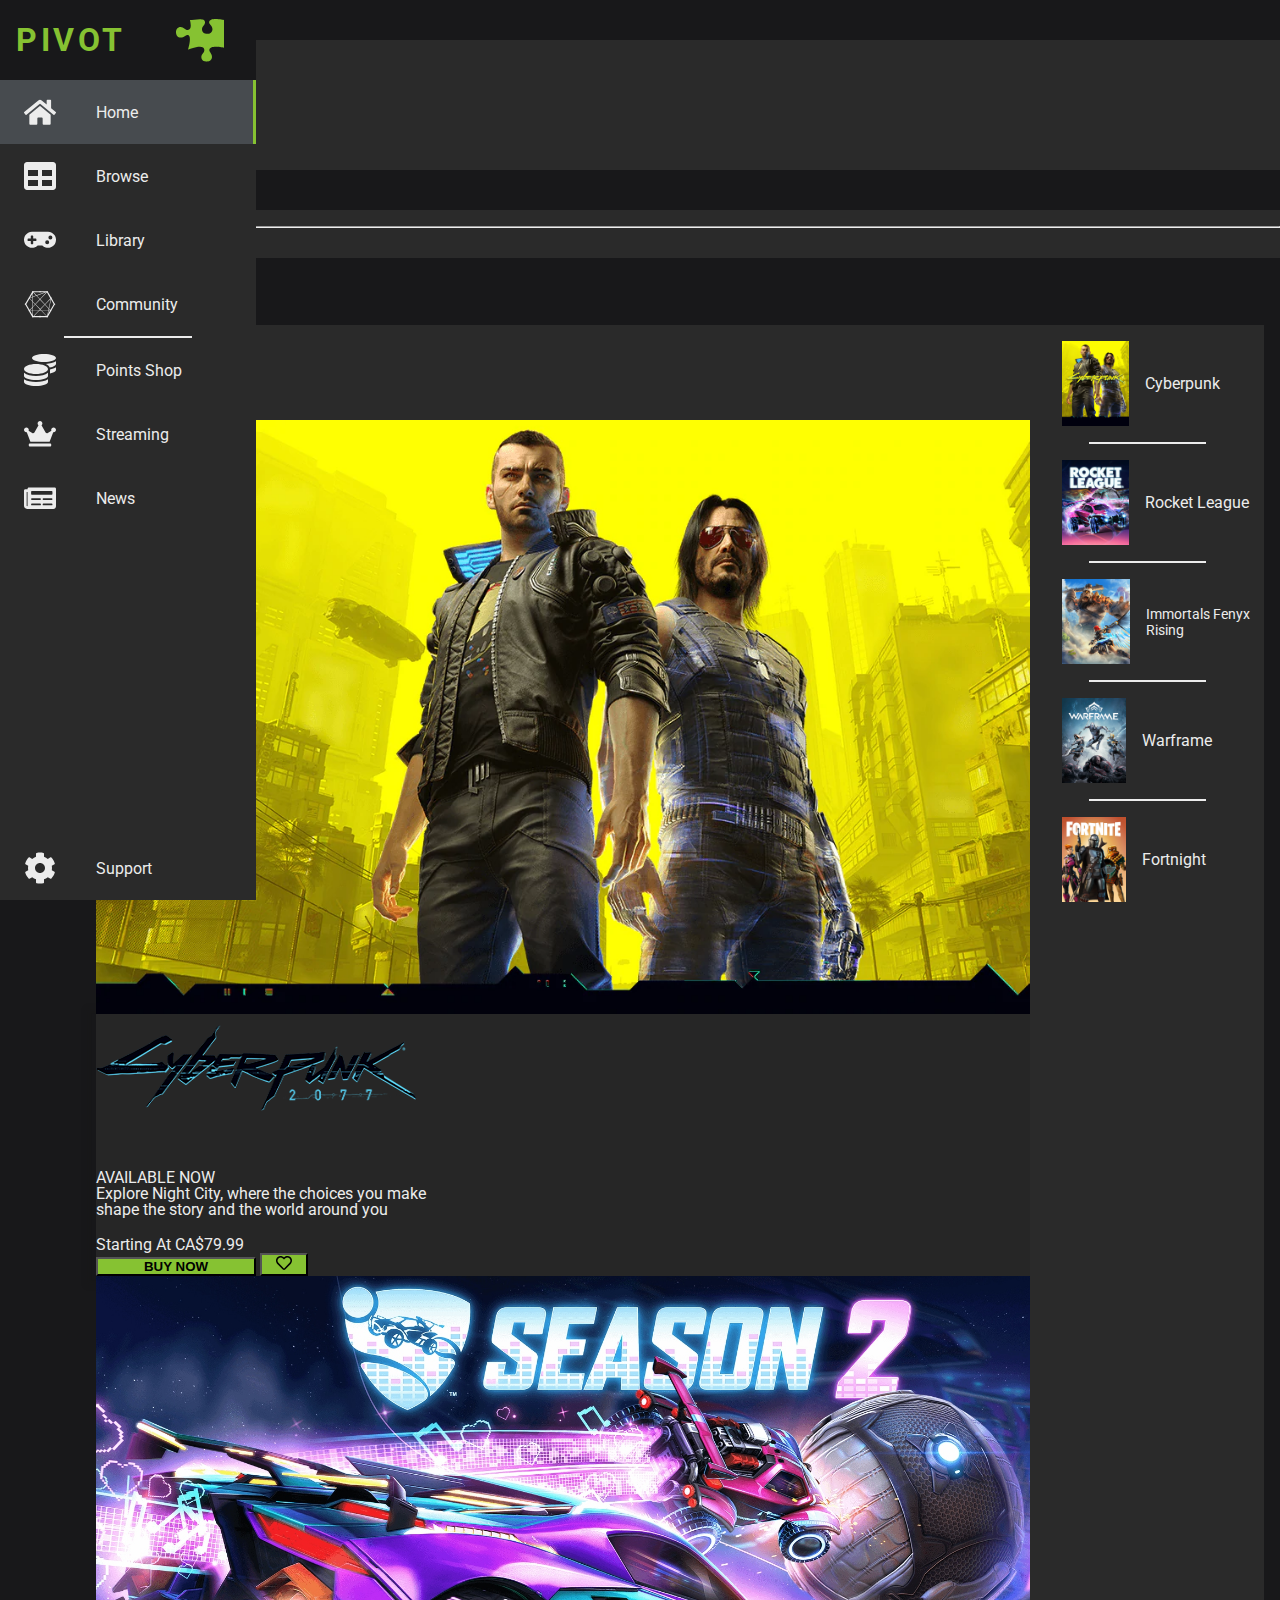
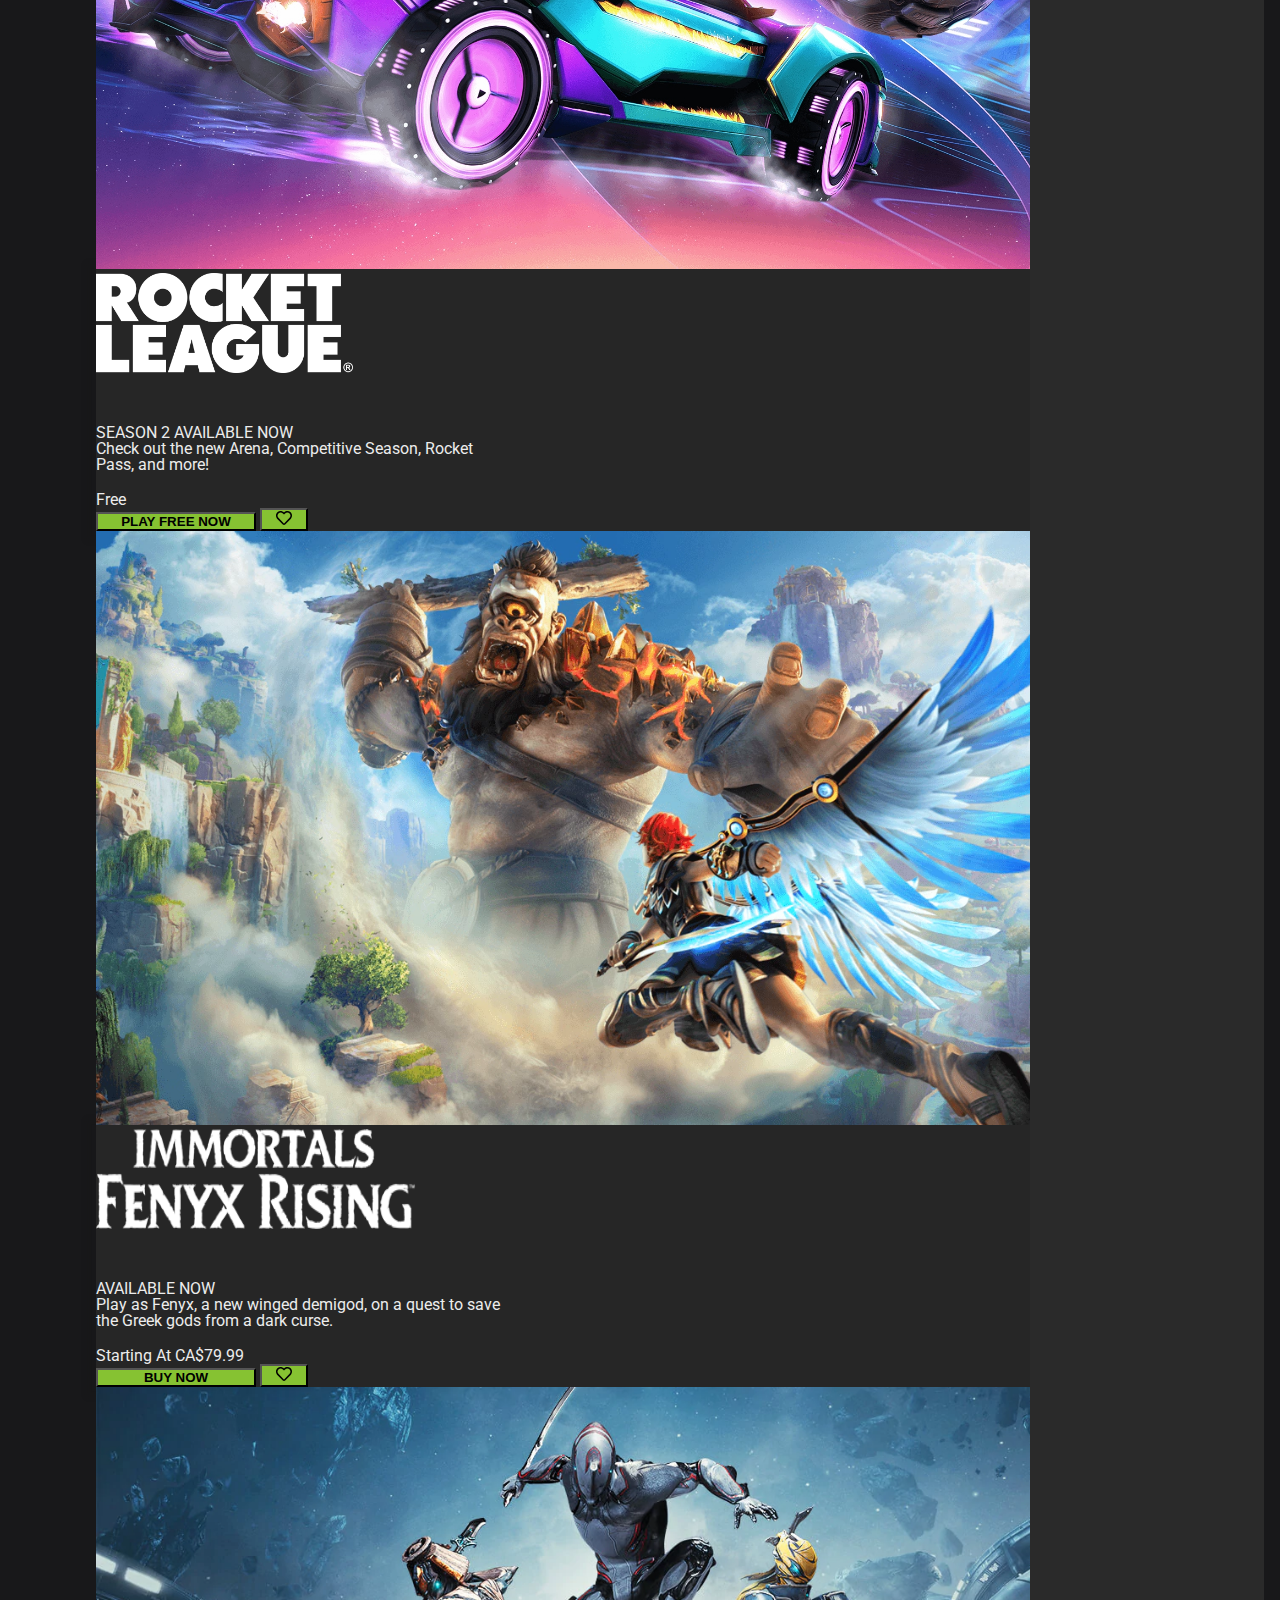
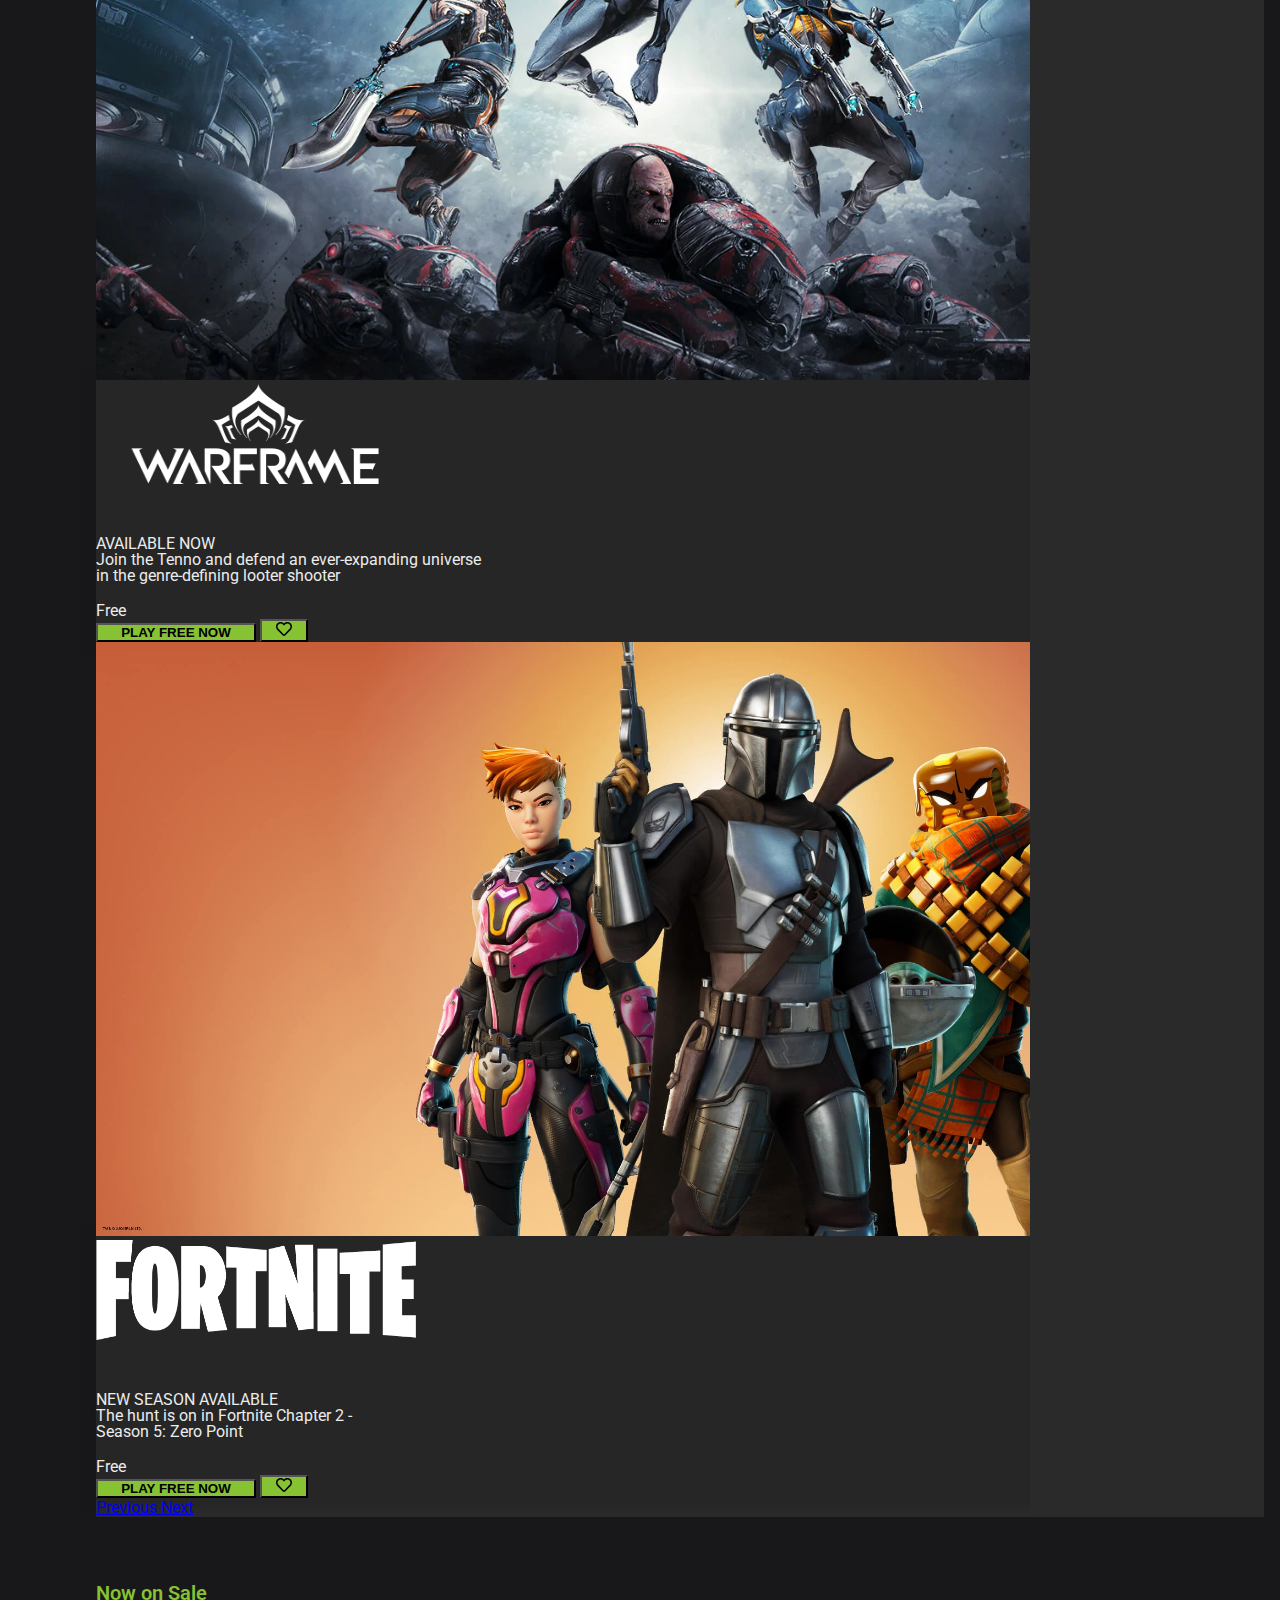
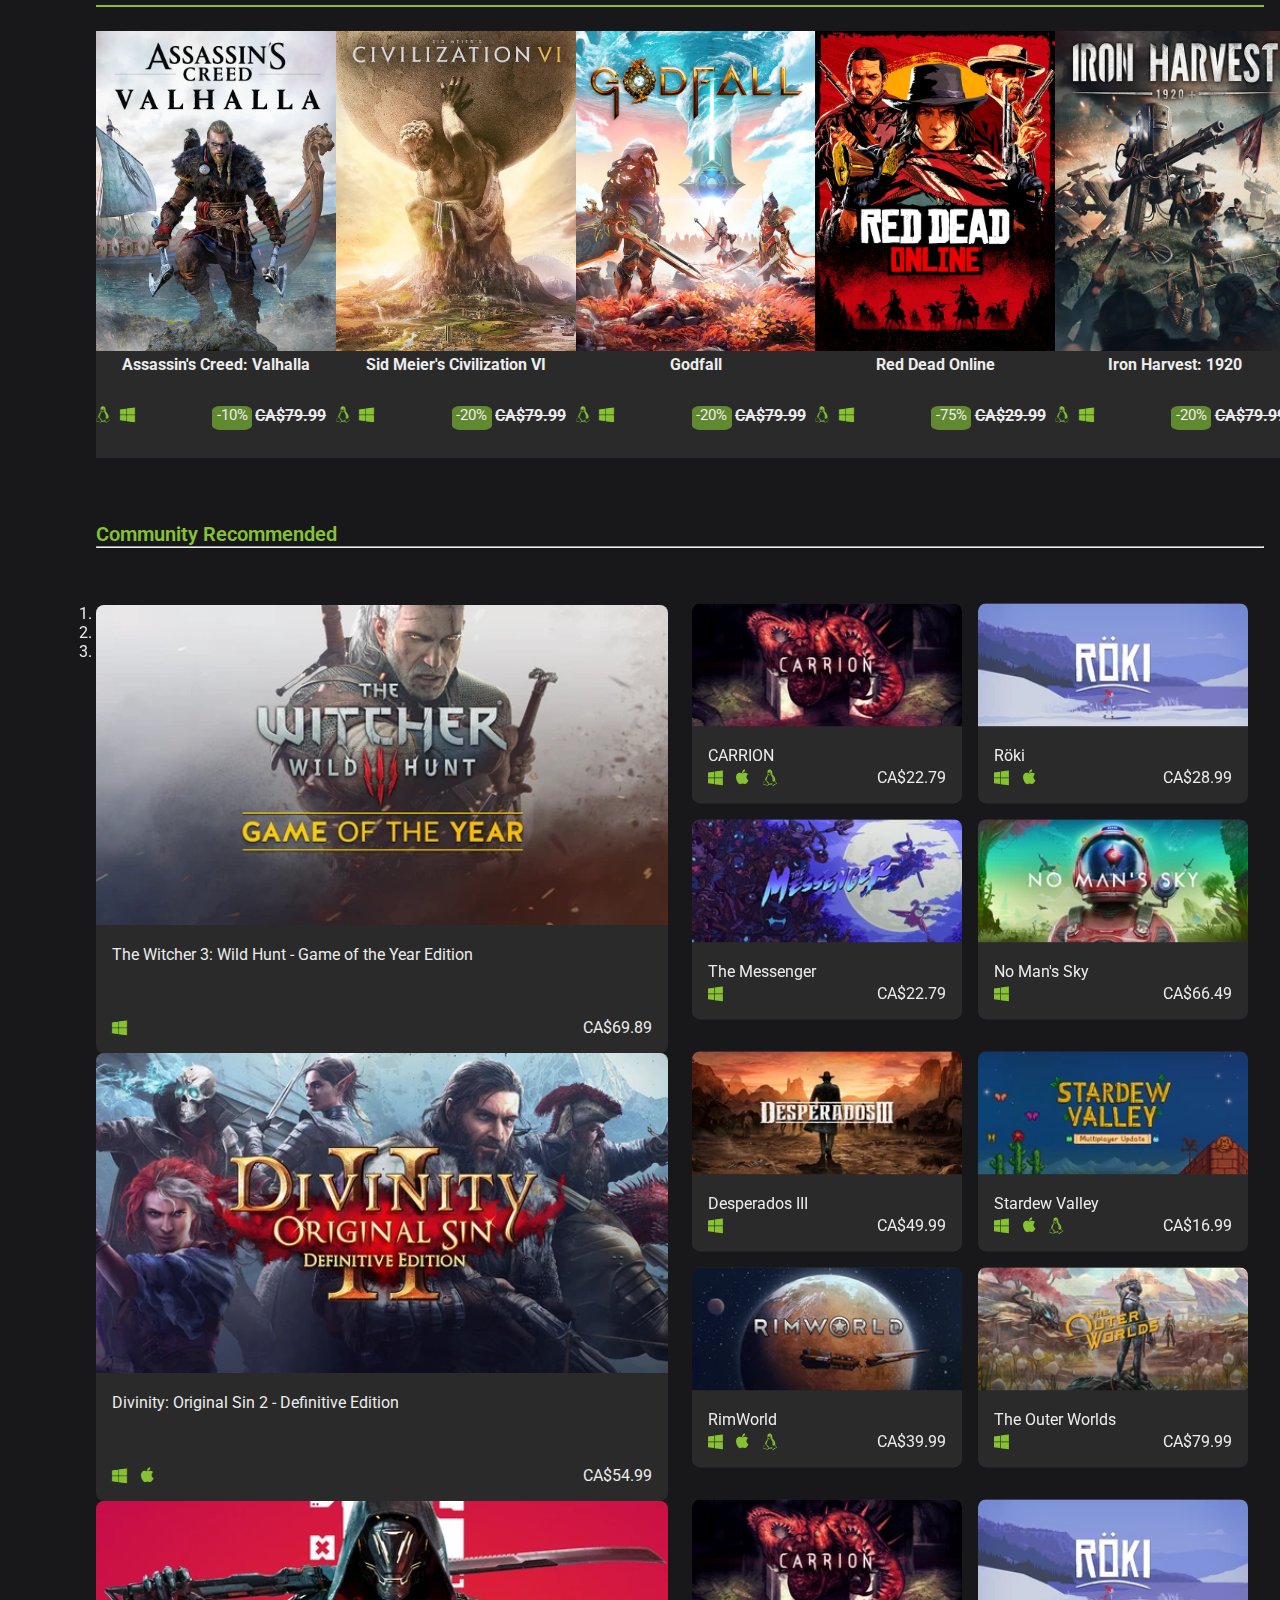
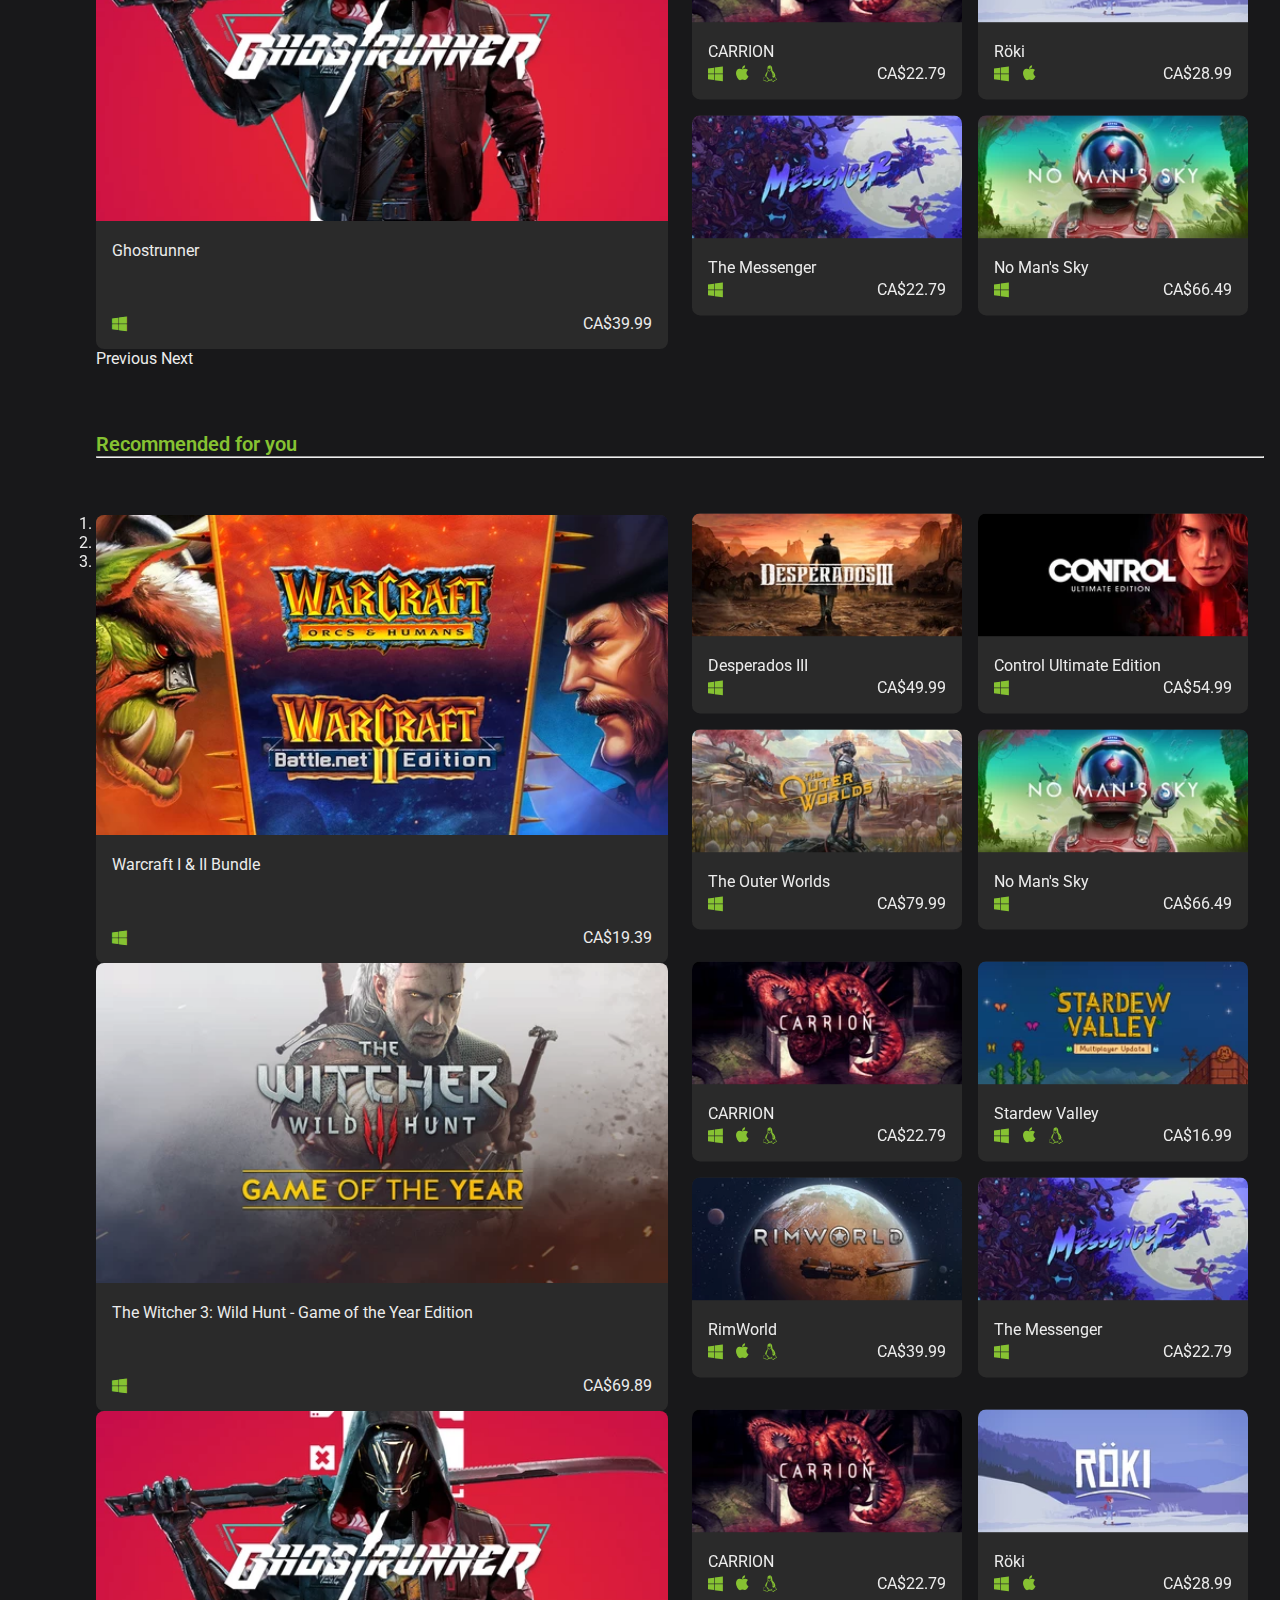
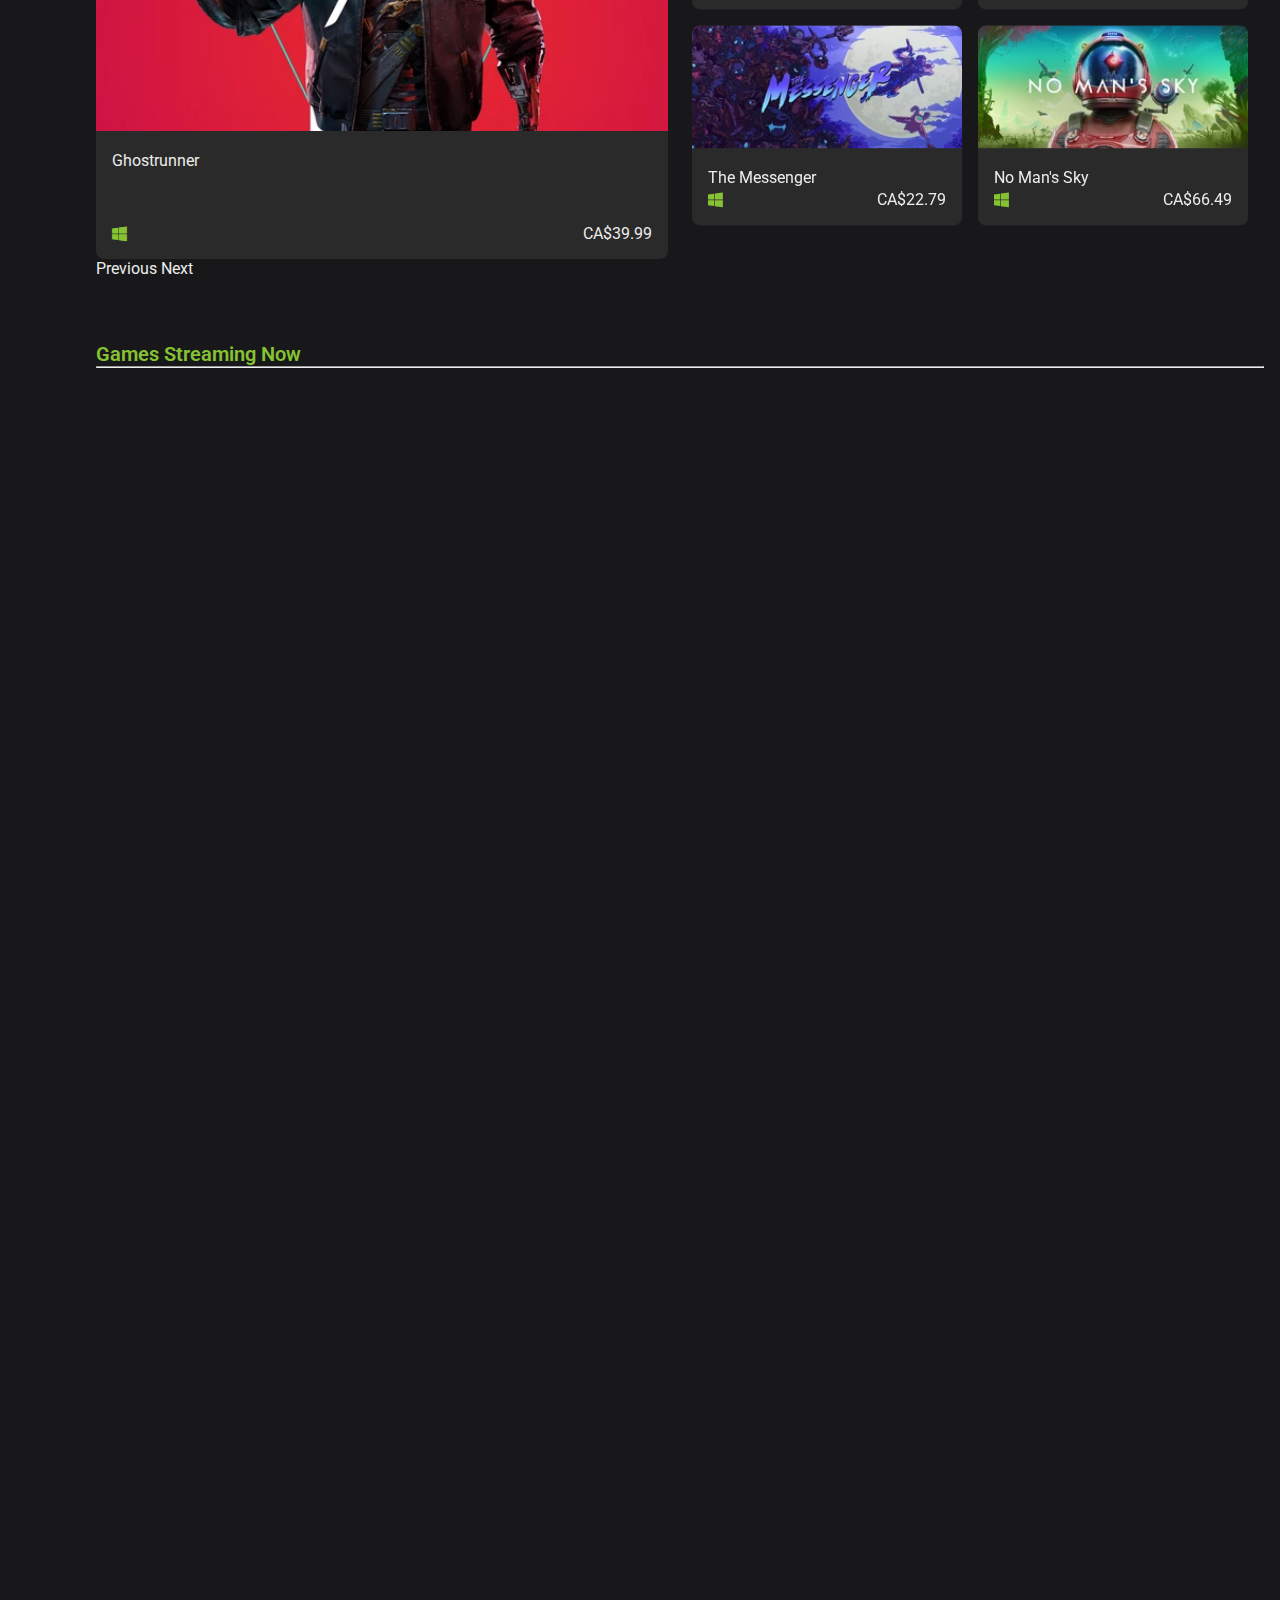
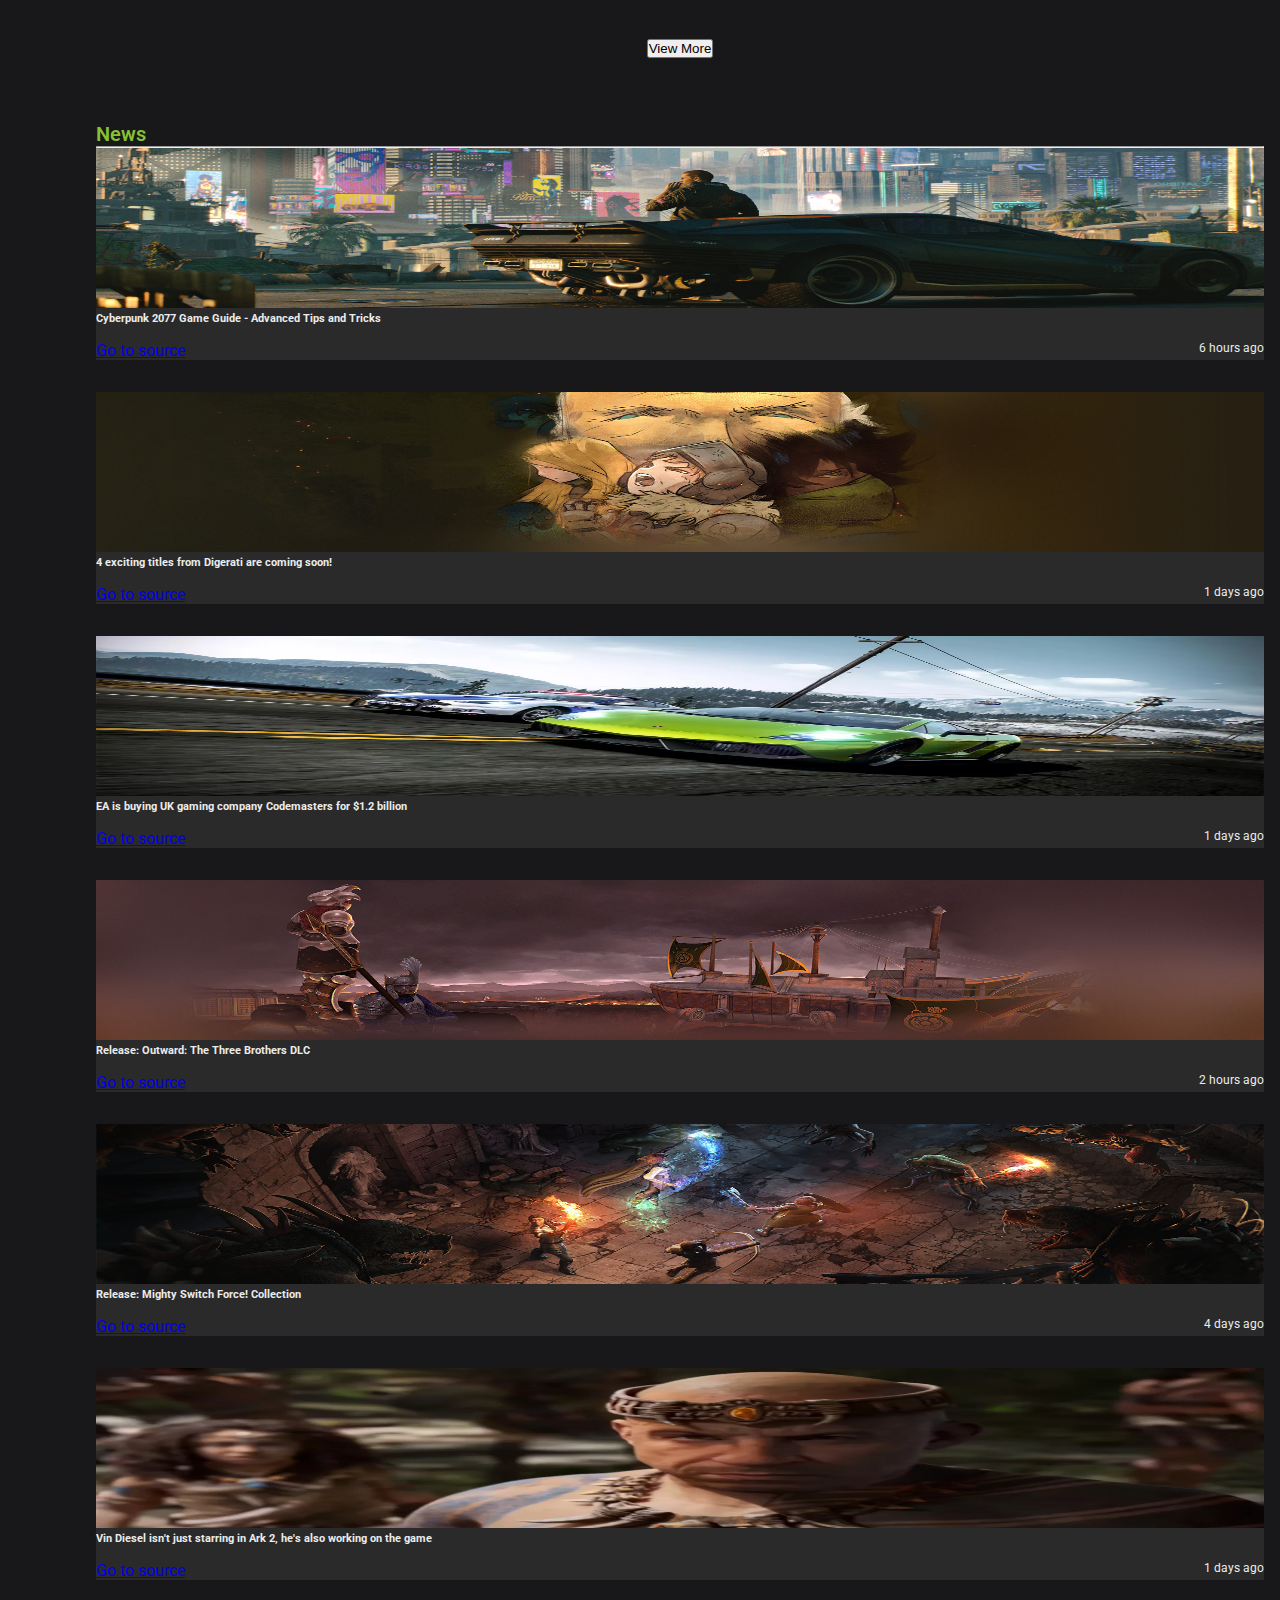
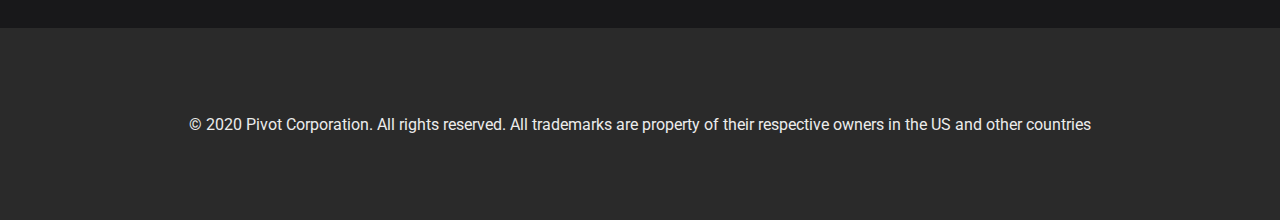
==== commit b7448e0b: "Working on browse" ====
--- a/index.html
+++ b/index.html
@@ -1206,7 +1206,7 @@
             </section>
         </footer>
 
-        <script src="scripts/store.js" type="text/javascript">alert("This alert box was called with the onload event");</script>
+        <script src="scripts/store.js" type="text/javascript"></script>
         <script src="https://cdn.jsdelivr.net/npm/bootstrap@5.0.0-beta1/dist/js/bootstrap.bundle.min.js" integrity="sha384-ygbV9kiqUc6oa4msXn9868pTtWMgiQaeYH7/t7LECLbyPA2x65Kgf80OJFdroafW" crossorigin="anonymous"></script>
     </body> 
 </html>--- a/styles/navigation.css
+++ b/styles/navigation.css
@@ -155,6 +155,104 @@
     transform: rotate(-180deg);
 }
 
+#home-selected, #browse-selected, #library-selected, #community-selected {
+    height: 100%;
+    width: 0.2rem;
+    min-width: 0.2rem;
+    margin-left: -0.2rem;
+    background: var(--theme-primary);
+}
+
+#home-selected, #browse-selected, #library-selected, #community-selected {
+    visibility: hidden;
+}
+
+.custom-navbar:hover #home-selected {
+    margin-left: auto;
+}
+
+.custom-navbar:hover #browse-selected {
+    margin-left: auto;
+}
+
+.custom-navbar:hover #library-selected {
+    margin-left: auto;
+}
+
+.custom-navbar:hover #community-selected {
+    margin-left: auto;
+}
+
+#user-icon {
+    border-radius: 50%;
+    border-color: var(--text-primary);
+    border-style: solid;
+    border-width: 0.15rem;
+    height: 2.5rem;
+    width: 2.5rem;
+    text-align: center;
+    background-color: var(--bg-secondary);
+}
+
+#user-icon img{
+    height: 100%;
+    width: 100%;
+    color:var(--theme-primary);
+}
+
+#language-icon {
+    border-radius: 50%;
+    height: 2.5rem;
+    width: 2.5rem;
+    text-align: center;
+    background-color: var(--bg-secondary);
+}
+
+#language-icon svg{
+    height: 100%;
+    width: 100%;
+    color:var(--theme-primary);
+}
+
+.dropdown-menu, .dropdown-item {
+    font-size: 14px;
+    color:var(--theme-primary);
+    background-color: var(--bg-secondary);
+}
+
+.top-store-links{
+    padding: 0;
+    margin: 0;
+    margin-bottom: 2rem;
+}
+
+.top-store-links a {
+    color: var(--bg-tertiary);
+    text-decoration: none;
+}
+
+.top-store-links a:last-child {
+    color: var(--bg-tertiary);
+    text-decoration: none;
+    margin-left: 1rem;
+}
+
+.fa {
+    color: var(--theme-primary);
+    padding-right: 0.6rem;
+}
+
+.store-footer {
+    display: flex;
+    flex-direction: column;
+    height: 12rem;
+    background-color: var(--bg-secondary);
+    color: var(--text-primary);
+    text-align: center;
+    justify-content: center;
+    padding: auto;
+}
+
 /* Small screens */
 @media only screen and (max-width: 700px) {
     .custom-navbar {
--- a/styles/store.css
+++ b/styles/store.css
@@ -11,74 +11,16 @@
     box-sizing: border-box;
 }
 
+.top-store-links a:first-child {
+    color: var(--theme-primary);
+}
+
 #nav-home-page {
     background: var(--bg-tertiary);
 }
 
 #home-selected {
-    height: 100%;
-    width: 0.2rem;
-    min-width: 0.2rem;
-    margin-left: -0.2rem;
-    background: var(--theme-primary);
-}
-
-.custom-navbar:hover #home-selected {
-    margin-left: auto;
-}
-
-#user-icon {
-    border-radius: 50%;
-    border-color: var(--text-primary);
-    border-style: solid;
-    border-width: 0.15rem;
-    height: 2.5rem;
-    width: 2.5rem;
-    text-align: center;
-    background-color: var(--bg-secondary);
-}
-
-#user-icon img{
-    height: 100%;
-    width: 100%;
-    color:var(--theme-primary);
-}
-
-#language-icon {
-    border-radius: 50%;
-    height: 2.5rem;
-    width: 2.5rem;
-    text-align: center;
-    background-color: var(--bg-secondary);
-}
-
-#language-icon svg{
-    height: 100%;
-    width: 100%;
-    color:var(--theme-primary);
-}
-
-.dropdown-menu, .dropdown-item {
-    font-size: 14px;
-    color:var(--theme-primary);
-    background-color: var(--bg-secondary);
-}
-
-.top-store-links{
-    padding: 0;
-    margin: 0;
-    margin-bottom: 2rem;
-}
-
-.top-store-links a {
-    color: var(--theme-primary);
-    text-decoration: none;
-}
-
-.top-store-links a:last-child {
-    color: var(--bg-tertiary);
-    text-decoration: none;
-    margin-left: 1rem;
+    visibility: visible;
 }
 
 .store-carousel{
@@ -377,11 +319,6 @@
     height: 100%;
 }
 
-.fa {
-    color: var(--theme-primary);
-    padding-left: 0.6rem;
-}
-
 .games-streaming-now {
     display: flex;
     flex-direction: column;
@@ -438,15 +375,4 @@
     display: flex;
     flex-direction: row;
     justify-content: space-between;
-}
-
-.store-footer {
-    display: flex;
-    flex-direction: column;
-    height: 12rem;
-    background-color: var(--bg-secondary);
-    color: var(--text-primary);
-    text-align: center;
-    justify-content: center;
-    padding: auto;
 }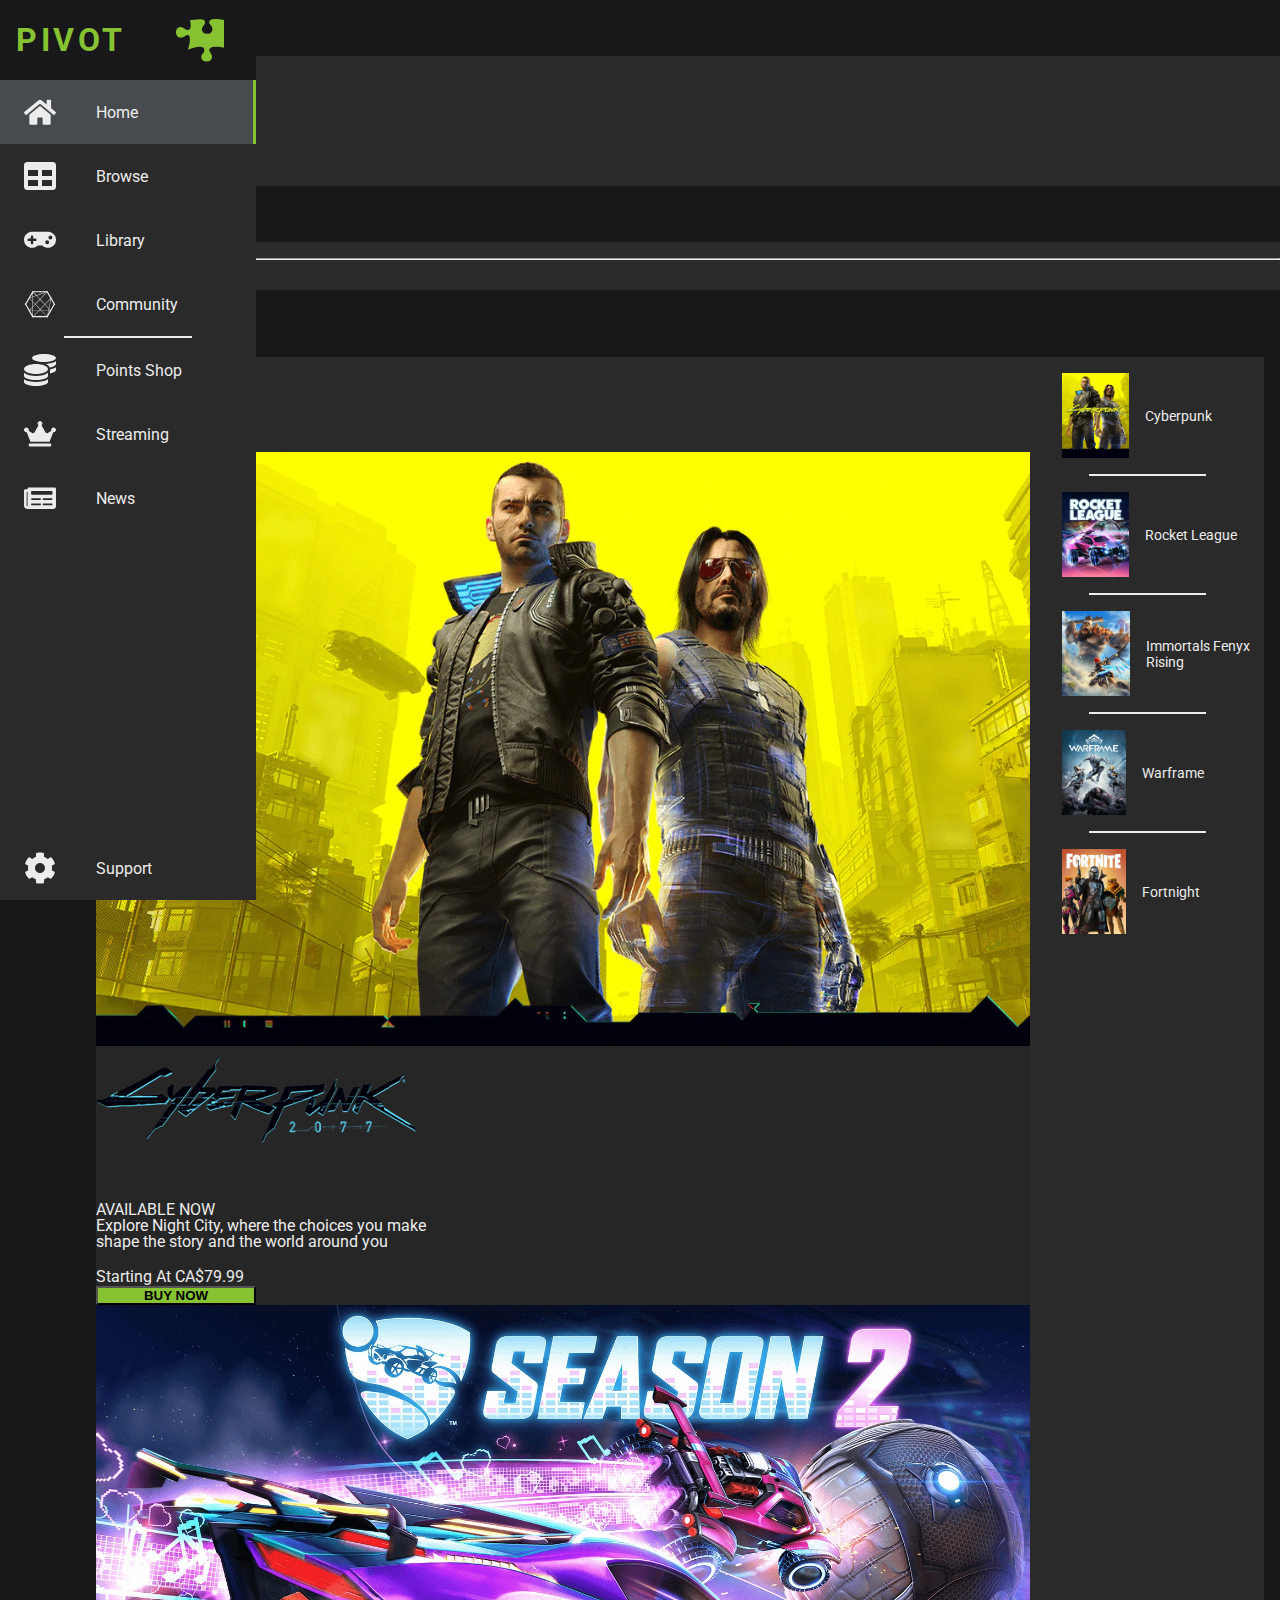
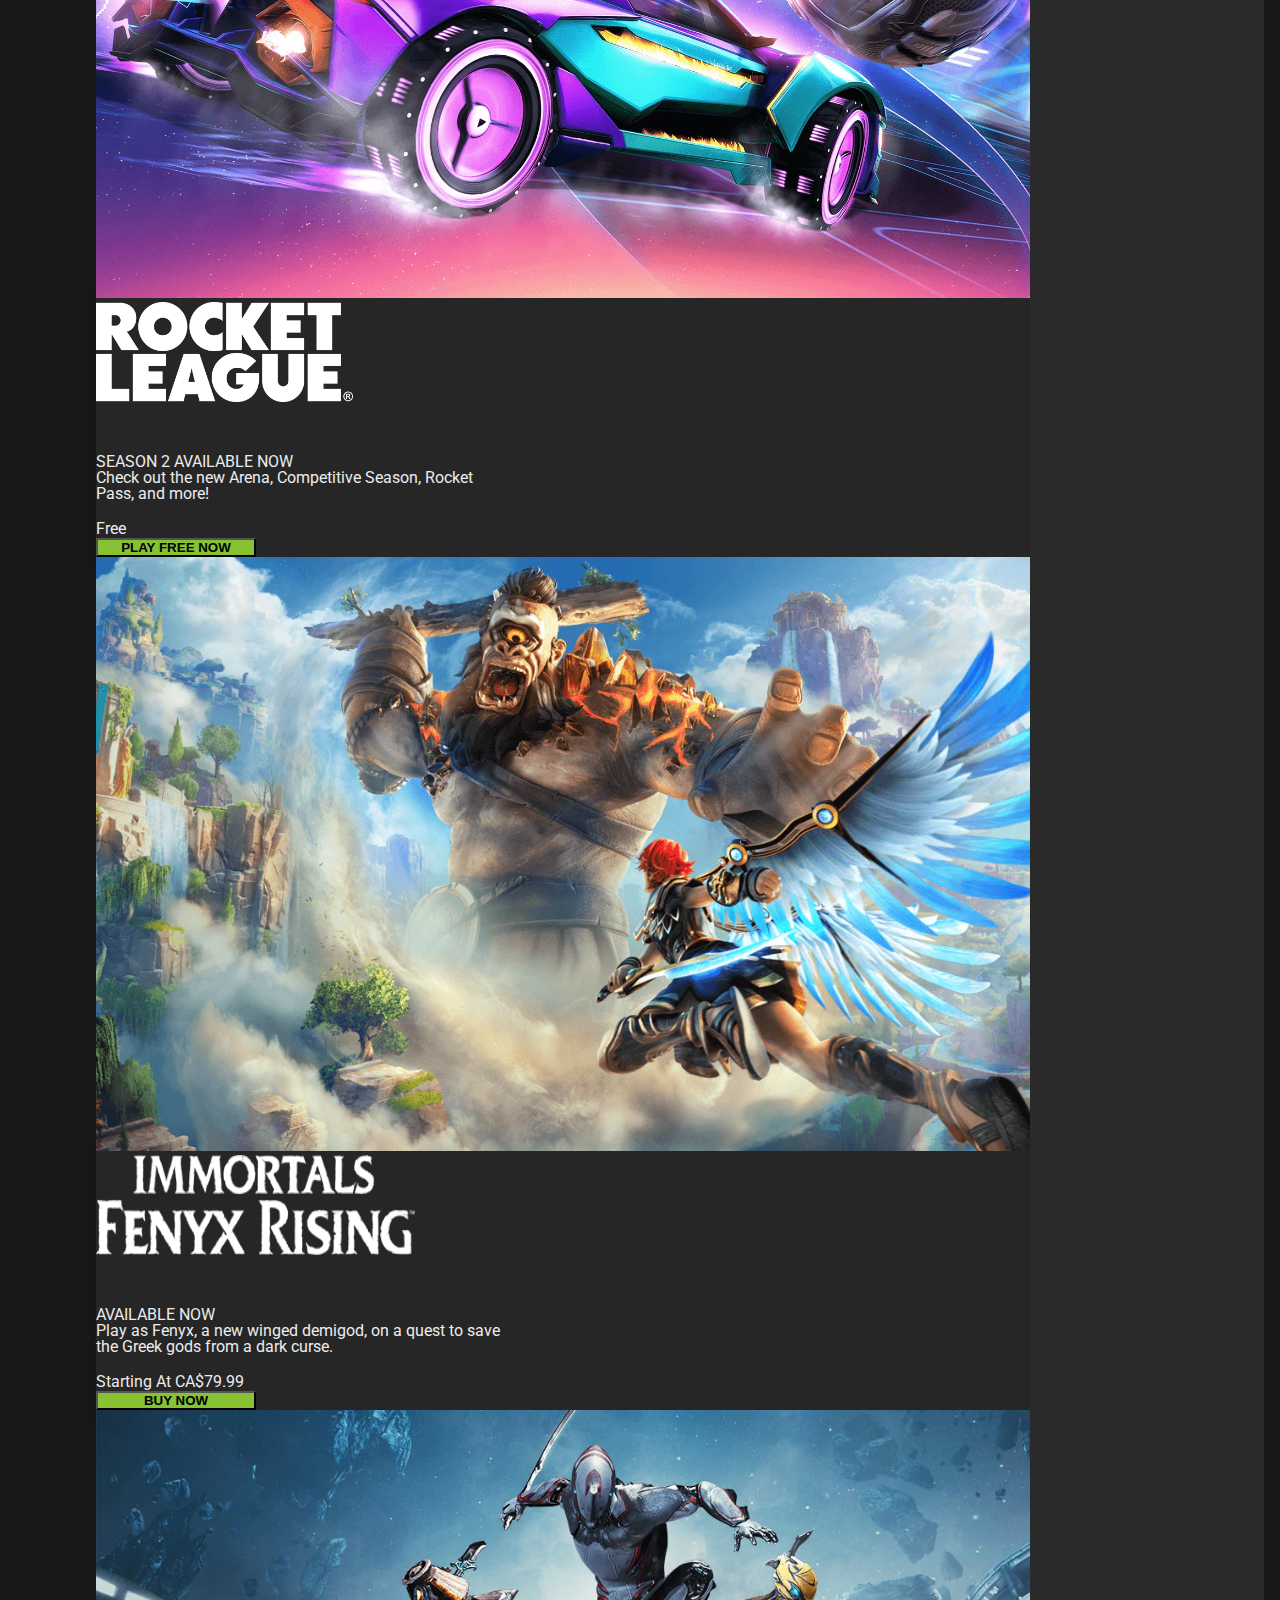
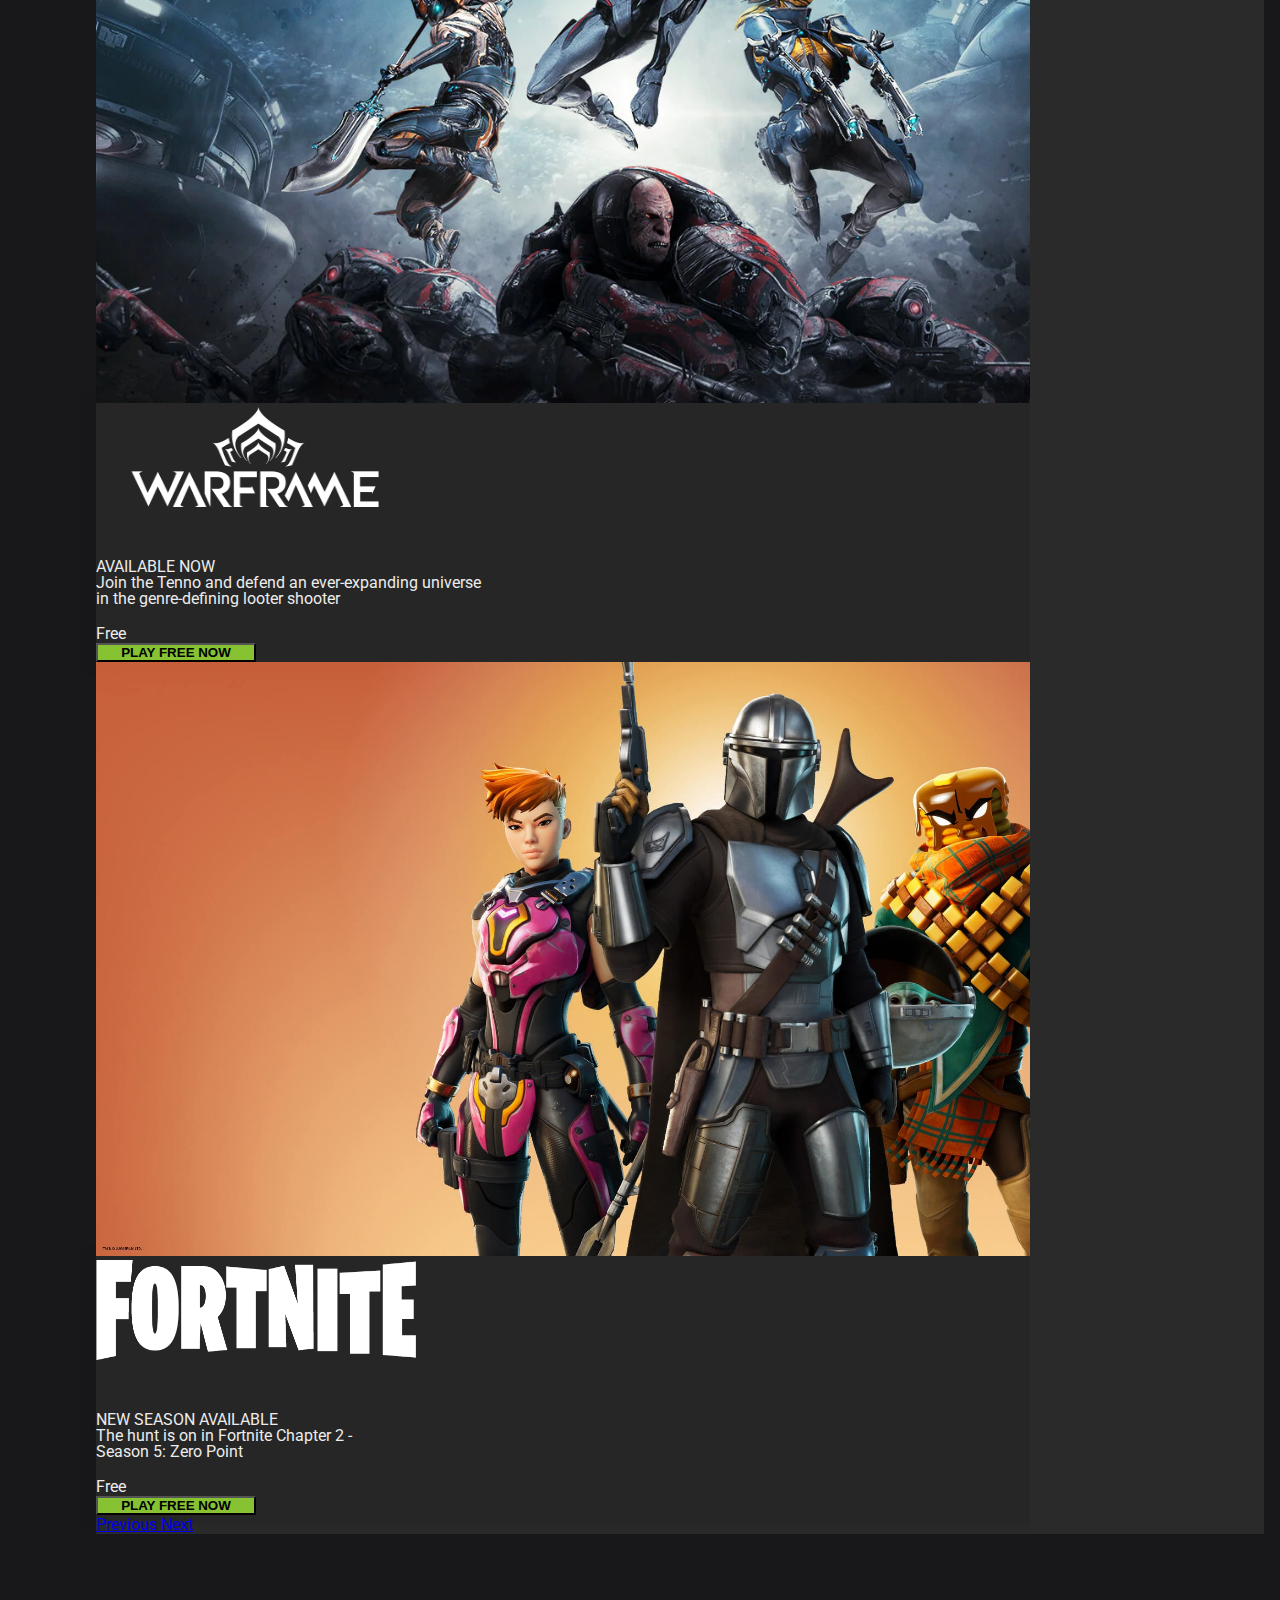
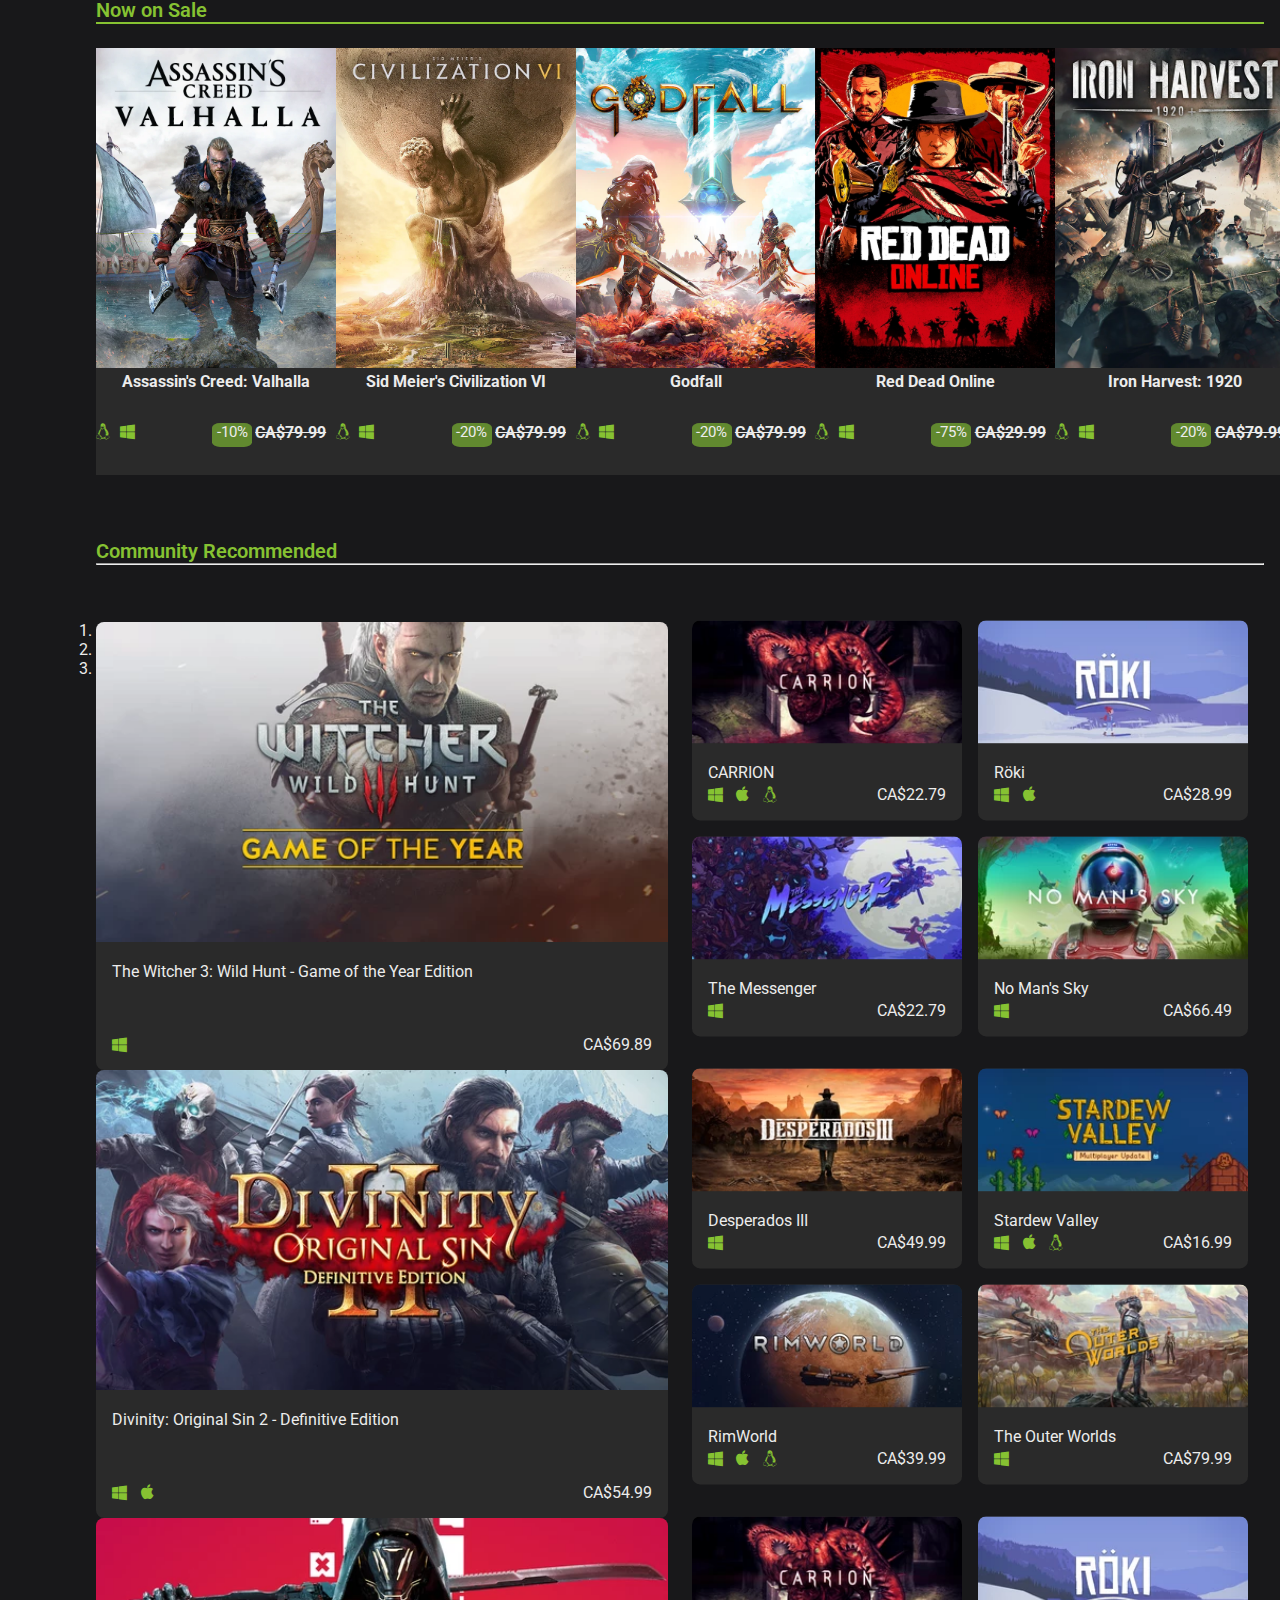
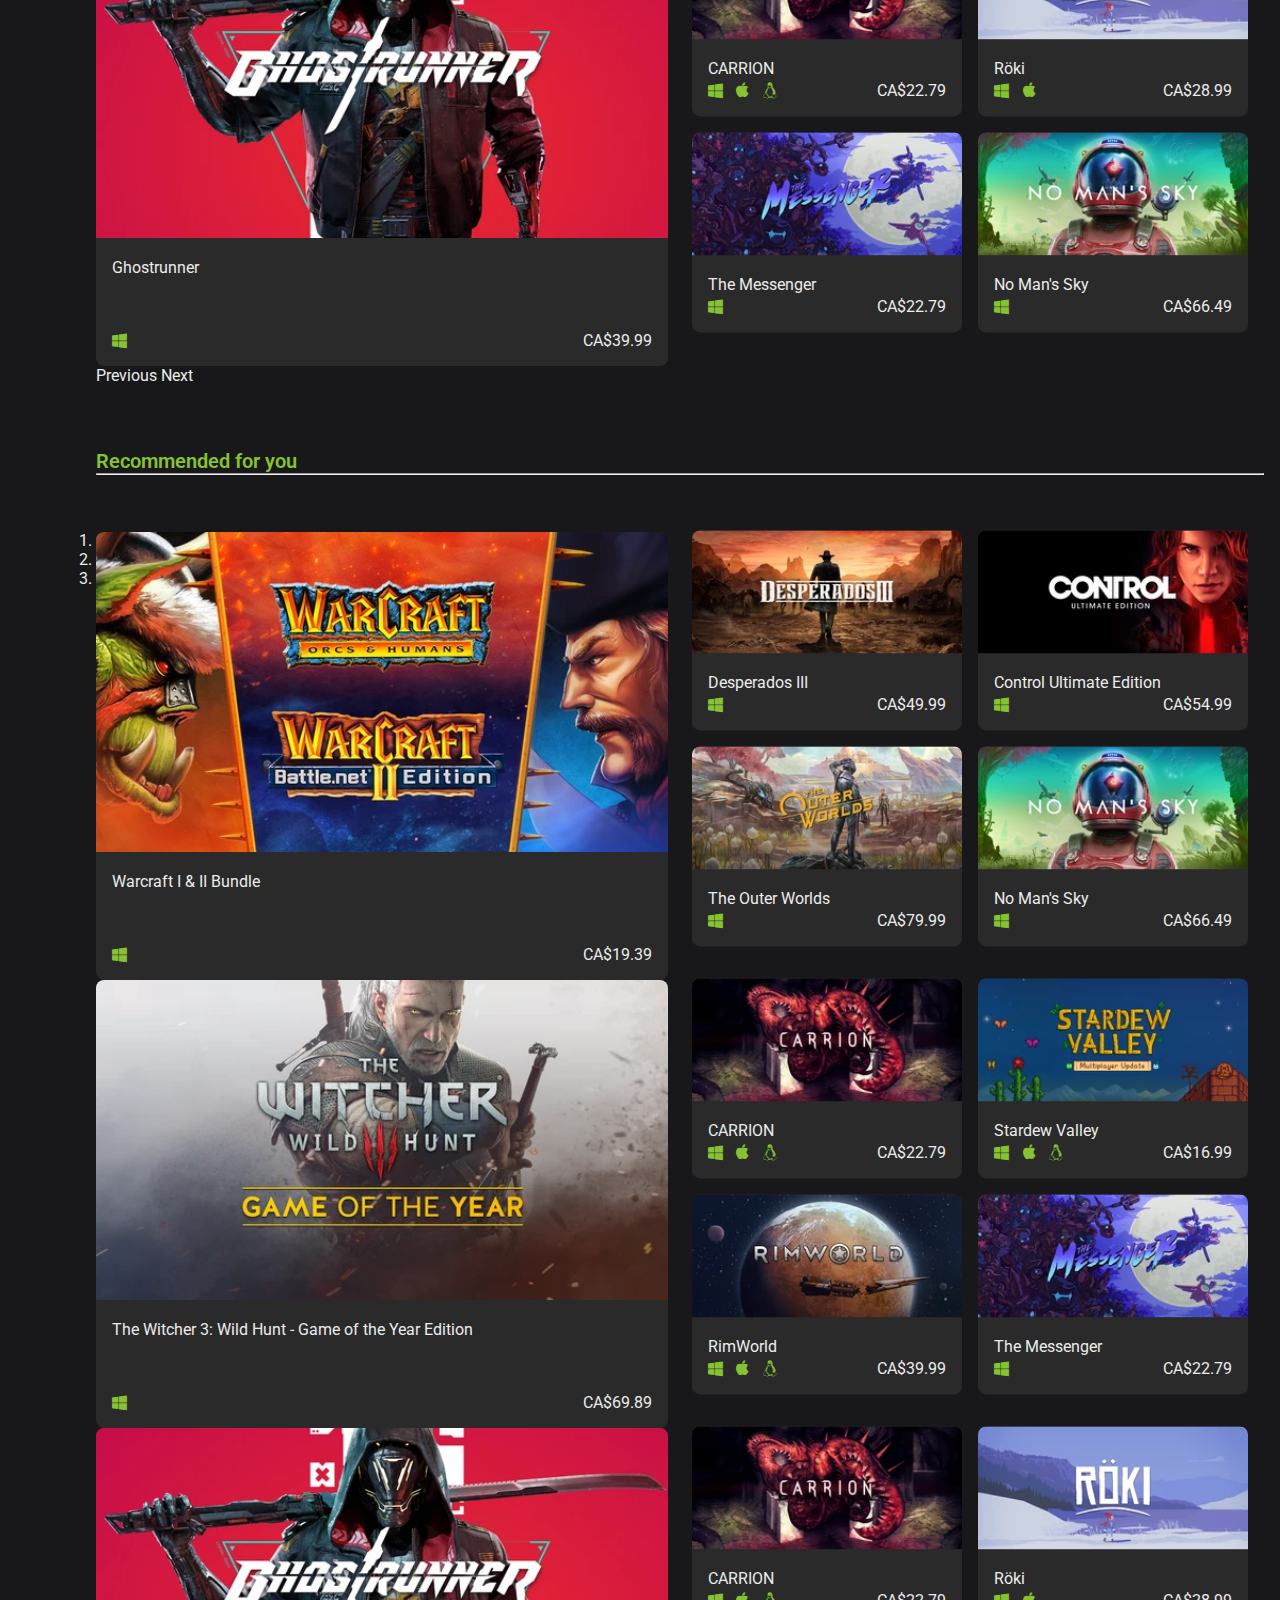
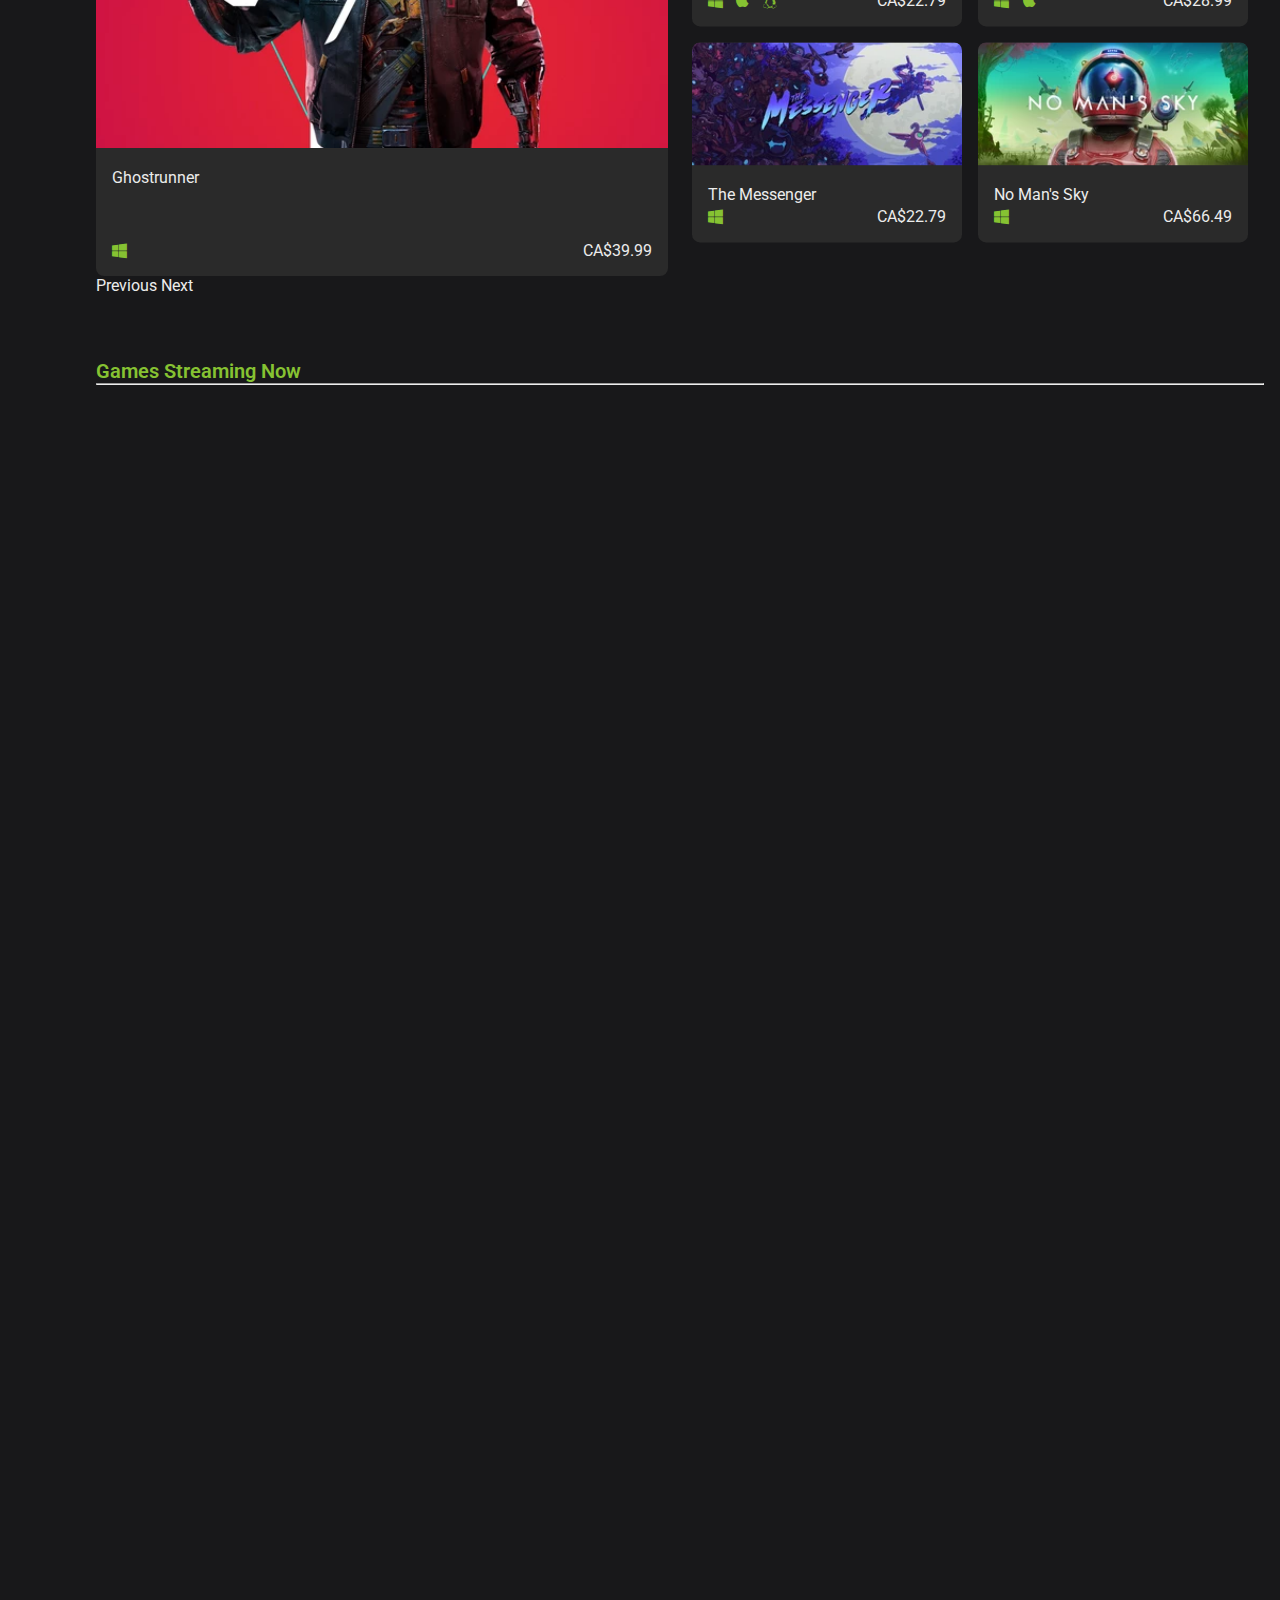
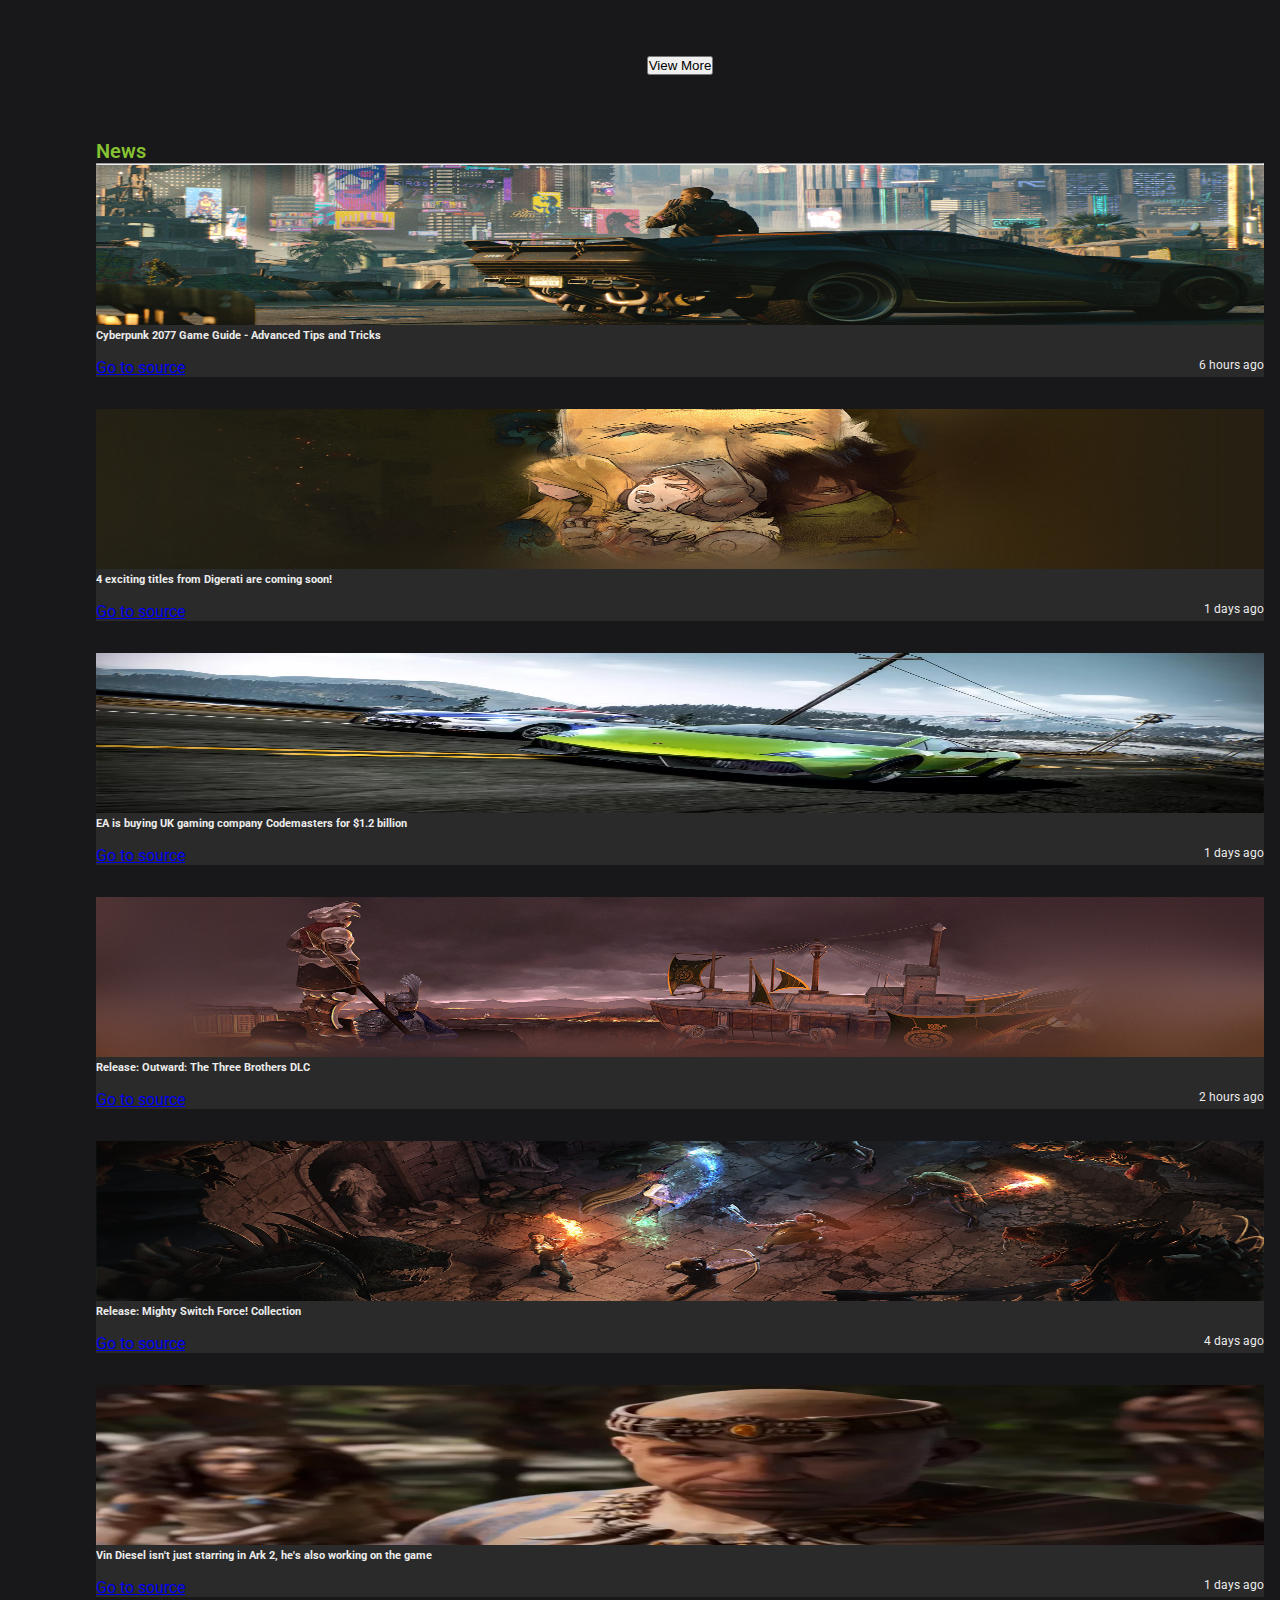
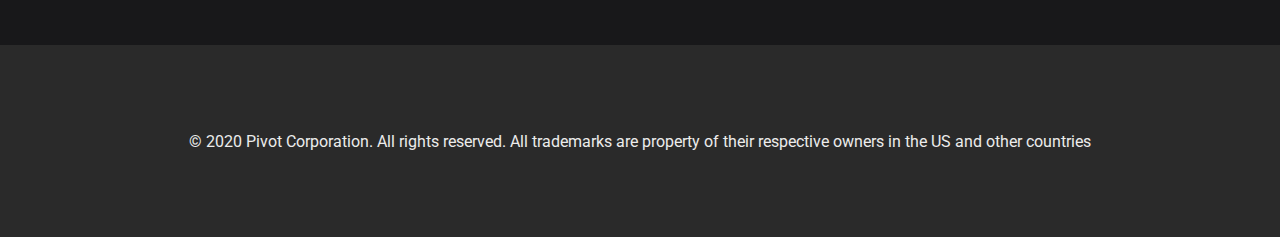
==== commit 598579d4: "Starting work on library" ====
--- a/index.html
+++ b/index.html
@@ -166,10 +166,9 @@
                                     <p>shape the story and the world around you</p>
                                     <br>
                                     <p>Starting At CA$79.99</p>
-                                    <button type="button" class="btn btn-buy-now">BUY NOW</button>
-                                    <button type="button" class="btn btn-wish-list">
-                                        <svg aria-hidden="true" focusable="false" data-prefix="far" data-icon="heart" class="svg-inline--fa fa-heart fa-w-16" role="img" xmlns="http://www.w3.org/2000/svg" viewBox="0 0 512 512"><path fill="currentColor" d="M458.4 64.3C400.6 15.7 311.3 23 256 79.3 200.7 23 111.4 15.6 53.6 64.3-21.6 127.6-10.6 230.8 43 285.5l175.4 178.7c10 10.2 23.4 15.9 37.6 15.9 14.3 0 27.6-5.6 37.6-15.8L469 285.6c53.5-54.7 64.7-157.9-10.6-221.3zm-23.6 187.5L259.4 430.5c-2.4 2.4-4.4 2.4-6.8 0L77.2 251.8c-36.5-37.2-43.9-107.6 7.3-150.7 38.9-32.7 98.9-27.8 136.5 10.5l35 35.7 35-35.7c37.8-38.5 97.8-43.2 136.5-10.6 51.1 43.1 43.5 113.9 7.3 150.8z"></path></svg>
-                                    </button>
+                                    <a href="./pages/games/game_page.html?game_name=cyberpunk-2077">
+                                        <button type="button" class="btn btn-buy-now">BUY NOW</button>
+                                    </a>
                                 </div>
                             </div>
                             <div class="carousel-item" pause="hover">
@@ -181,10 +180,9 @@
                                     <p>Pass, and more!</p>
                                     <br>
                                     <p>Free</p>
-                                    <button type="button" class="btn btn-play-free-now">PLAY FREE NOW</button>
-                                    <button type="button" class="btn btn-wish-list">
-                                        <svg aria-hidden="true" focusable="false" data-prefix="far" data-icon="heart" class="svg-inline--fa fa-heart fa-w-16" role="img" xmlns="http://www.w3.org/2000/svg" viewBox="0 0 512 512"><path fill="currentColor" d="M458.4 64.3C400.6 15.7 311.3 23 256 79.3 200.7 23 111.4 15.6 53.6 64.3-21.6 127.6-10.6 230.8 43 285.5l175.4 178.7c10 10.2 23.4 15.9 37.6 15.9 14.3 0 27.6-5.6 37.6-15.8L469 285.6c53.5-54.7 64.7-157.9-10.6-221.3zm-23.6 187.5L259.4 430.5c-2.4 2.4-4.4 2.4-6.8 0L77.2 251.8c-36.5-37.2-43.9-107.6 7.3-150.7 38.9-32.7 98.9-27.8 136.5 10.5l35 35.7 35-35.7c37.8-38.5 97.8-43.2 136.5-10.6 51.1 43.1 43.5 113.9 7.3 150.8z"></path></svg>
-                                    </button>
+                                    <a href="./pages/games/game_page.html?game_name=rocket-league">
+                                        <button type="button" class="btn btn-play-free-now">PLAY FREE NOW</button>
+                                    </a>
                                 </div>
                             </div>
                             <div class="carousel-item" pause="hover">
@@ -196,10 +194,9 @@
                                     <p>the Greek gods from a dark curse.</p>
                                     <br>
                                     <p>Starting At CA$79.99</p>
-                                    <button type="button" class="btn btn-buy-now">BUY NOW</button>
-                                    <button type="button" class="btn btn-wish-list">
-                                        <svg aria-hidden="true" focusable="false" data-prefix="far" data-icon="heart" class="svg-inline--fa fa-heart fa-w-16" role="img" xmlns="http://www.w3.org/2000/svg" viewBox="0 0 512 512"><path fill="currentColor" d="M458.4 64.3C400.6 15.7 311.3 23 256 79.3 200.7 23 111.4 15.6 53.6 64.3-21.6 127.6-10.6 230.8 43 285.5l175.4 178.7c10 10.2 23.4 15.9 37.6 15.9 14.3 0 27.6-5.6 37.6-15.8L469 285.6c53.5-54.7 64.7-157.9-10.6-221.3zm-23.6 187.5L259.4 430.5c-2.4 2.4-4.4 2.4-6.8 0L77.2 251.8c-36.5-37.2-43.9-107.6 7.3-150.7 38.9-32.7 98.9-27.8 136.5 10.5l35 35.7 35-35.7c37.8-38.5 97.8-43.2 136.5-10.6 51.1 43.1 43.5 113.9 7.3 150.8z"></path></svg>
-                                    </button>
+                                    <a href="./pages/games/game_page.html?game_name=immortals-fenyx-rising">
+                                        <button type="button" class="btn btn-buy-now">BUY NOW</button>
+                                    </a>
                                 </div>
                             </div>
                             <div class="carousel-item" pause="hover">
@@ -211,10 +208,9 @@
                                     <p> in the genre-defining looter shooter</p>
                                     <br>
                                     <p>Free</p>
-                                    <button type="button" class="btn btn-play-free-now">PLAY FREE NOW</button>
-                                    <button type="button" class="btn btn-wish-list">
-                                        <svg aria-hidden="true" focusable="false" data-prefix="far" data-icon="heart" class="svg-inline--fa fa-heart fa-w-16" role="img" xmlns="http://www.w3.org/2000/svg" viewBox="0 0 512 512"><path fill="currentColor" d="M458.4 64.3C400.6 15.7 311.3 23 256 79.3 200.7 23 111.4 15.6 53.6 64.3-21.6 127.6-10.6 230.8 43 285.5l175.4 178.7c10 10.2 23.4 15.9 37.6 15.9 14.3 0 27.6-5.6 37.6-15.8L469 285.6c53.5-54.7 64.7-157.9-10.6-221.3zm-23.6 187.5L259.4 430.5c-2.4 2.4-4.4 2.4-6.8 0L77.2 251.8c-36.5-37.2-43.9-107.6 7.3-150.7 38.9-32.7 98.9-27.8 136.5 10.5l35 35.7 35-35.7c37.8-38.5 97.8-43.2 136.5-10.6 51.1 43.1 43.5 113.9 7.3 150.8z"></path></svg>
-                                    </button>
+                                    <a href="./pages/games/game_page.html?game_name=warframe">
+                                        <button type="button" class="btn btn-play-free-now">PLAY FREE NOW</button>
+                                    </a>
                                 </div>
                             </div>
                             <div class="carousel-item" pause="hover">
@@ -226,10 +222,9 @@
                                     <p>Season 5: Zero Point</p>
                                     <br>
                                     <p>Free</p>
-                                    <button type="button" class="btn btn-play-free-now">PLAY FREE NOW</button>
-                                    <button type="button" class="btn btn-wish-list">
-                                        <svg aria-hidden="true" focusable="false" data-prefix="far" data-icon="heart" class="svg-inline--fa fa-heart fa-w-16" role="img" xmlns="http://www.w3.org/2000/svg" viewBox="0 0 512 512"><path fill="currentColor" d="M458.4 64.3C400.6 15.7 311.3 23 256 79.3 200.7 23 111.4 15.6 53.6 64.3-21.6 127.6-10.6 230.8 43 285.5l175.4 178.7c10 10.2 23.4 15.9 37.6 15.9 14.3 0 27.6-5.6 37.6-15.8L469 285.6c53.5-54.7 64.7-157.9-10.6-221.3zm-23.6 187.5L259.4 430.5c-2.4 2.4-4.4 2.4-6.8 0L77.2 251.8c-36.5-37.2-43.9-107.6 7.3-150.7 38.9-32.7 98.9-27.8 136.5 10.5l35 35.7 35-35.7c37.8-38.5 97.8-43.2 136.5-10.6 51.1 43.1 43.5 113.9 7.3 150.8z"></path></svg>
-                                    </button>
+                                    <a href="./pages/games/game_page.html?game_name=cyberpunk-2077">
+                                        <button type="button" class="btn btn-play-free-now">PLAY FREE NOW</button>
+                                    </a>
                                 </div>
                             </div>
                         </div>
@@ -245,28 +240,38 @@
                     <div class="carousel-side-bar">
                         <ul class="carousel-side-bar-list">
                             <li class="carousel-side-bar-item">
-                                <img src="images/games/cyber-punk-small.png" alt="">
-                                <p>Cyberpunk</p>
+                                <a id="carousel-item-1" type="button">
+                                    <img src="images/games/cyber-punk-small.png" alt="">
+                                    <p>Cyberpunk</p>
+                                </a>
                             </li>
                             <hr class="carousel-side-bar-break">
                             <li class="carousel-side-bar-item">
-                                <img src="images/games/rocket-league-small.jpg" alt="">
-                                <p>Rocket League</p>
+                                <a id="carousel-item-2" type="button">
+                                    <img src="images/games/rocket-league-small.jpg" alt="">
+                                    <p>Rocket League</p>
+                                </a>
                             </li>
                             <hr class="carousel-side-bar-break">
                             <li class="carousel-side-bar-item">
-                                <img src="images/games/immortals-fenyx-small.png" alt="">
-                                <p><span>Immortals Fenyx</span> <span>Rising</span></p>
+                                <a id="carousel-item-3" type="button">
+                                    <img src="images/games/immortals-fenyx-small.png" alt="">
+                                    <p><span>Immortals Fenyx</span> <span>Rising</span></p>
+                                </a>
                             </li>
                             <hr class="carousel-side-bar-break">
                             <li class="carousel-side-bar-item">
-                                <img src="images/games/warframe-small.webp" alt="">
-                                <p>Warframe</p>
+                                <a id="carousel-item-4" type="button">
+                                    <img src="images/games/warframe-small.webp" alt="">
+                                    <p>Warframe</p>
+                                </a>
                             </li>
                             <hr class="carousel-side-bar-break">
                             <li class="carousel-side-bar-item carousel-side-bar-last-item">
-                                <img src="images/games/fortnight-small.jpg" alt="">
-                                <p>Fortnight</p>
+                                <a id="carousel-item-5" type="button">
+                                    <img src="images/games/fortnight-small.jpg" alt="">
+                                    <p>Fortnight</p>
+                                </a>
                             </li>
                         </ul>
                     </div>
@@ -280,7 +285,7 @@
                     </div>
                     <section class="now-on-sale-cards">
                         <div class="card border-0">
-                            <a href="">
+                            <a href="./pages/games/game_page.html?game_name=the-witcher-3-wild-hunt">
                                 <img src="images/games/ac-valhalla-med.webp" class="card-img-top" alt="...">
                                 <div class="card-body">
                                     <h5 class="card-title">
@@ -298,7 +303,7 @@
                             </a>
                         </div>
                         <div class="card border-0">
-                            <a href="">
+                            <a href="./pages/games/game_page.html?game_name=sid-meiers-civilization-vi">
                                 <img src="images/games/civ6-small.webp" class="card-img-top" alt="...">
                                 <div class="card-body">
                                     <h5 class="card-title">
@@ -316,7 +321,7 @@
                             </a>
                         </div>
                         <div class="card border-0">
-                            <a href="">
+                            <a href="./pages/games/game_page.html?game_name=ghostrunner">
                                 <img src="images/games/godfall-small.webp" class="card-img-top" alt="...">
                                 <div class="card-body">
                                     <h5 class="card-title">
@@ -334,7 +339,7 @@
                             </a>
                         </div>
                         <div class="card border-0">
-                            <a href="">
+                            <a href="./pages/games/game_page.html?game_name=red-dead-online">
                                 <img src="images/games/rdr-online-small.jpg" class="card-img-top" alt="...">
                                 <div class="card-body">
                                     <h5 class="card-title">
@@ -352,7 +357,7 @@
                             </a>
                         </div>
                         <div class="card border-0">
-                            <a href="">
+                            <a href="./pages/games/game_page.html?game_name=iron-harvest">
                                 <img src="images/games/iron-harvest-small.webp" class="card-img-top" alt="...">
                                 <div class="card-body">
                                     <h5 class="card-title">
@@ -387,7 +392,7 @@
                         <div class="carousel-item">
                             <section class="community-recommended-group">
                                 <div class="game-ad-large">
-                                    <a href="#">
+                                    <a href="./pages/games/game_page.html?game_name=the-witcher-3-wild-hunt">
                                         <div class="game-ad">
                                             <div class="game-ad-img">
                                                 <img src="images/games/witcher3-goty-med.png" alt="evans-remains-med.webp">
@@ -409,7 +414,7 @@
                                     </a>
                                 </div>
                                 <div class="game-ad-small">
-                                    <a href="#">
+                                    <a href="./pages/games/game_page.html?game_name=carrion">
                                         <div class="game-ad">
                                             <div class="game-ad-img">
                                                 <img src="images/games/carrion-med.png" alt="evans-remains-med.webp">
@@ -431,7 +436,7 @@
                                             </div>
                                         </div>
                                     </a>
-                                    <a href="#">
+                                    <a href="./pages/games/game_page.html?game_name=roki">
                                         <div class="game-ad">
                                             <div class="game-ad-img">
                                                 <img src="images/games/roki-med.png" alt="evans-remains-med.webp">
@@ -452,7 +457,7 @@
                                             </div>
                                         </div>
                                     </a>
-                                    <a href="#">
+                                    <a href="./pages/games/game_page.html?game_name=the-messenger">
                                         <div class="game-ad">
                                             <div class="game-ad-img">
                                                 <img src="images/games/messenger-med.png" alt="evans-remains-med.webp">
@@ -472,7 +477,7 @@
                                             </div>
                                         </div>
                                     </a>
-                                    <a href="#">
+                                    <a href="./pages/games/game_page.html?game_name=no-manss-sky">
                                         <div class="game-ad">
                                             <div class="game-ad-img">
                                                 <img src="images/games/no-man-sky-med.png" alt="evans-remains-med.webp">
@@ -498,7 +503,7 @@
                         <div class="carousel-item active">
                             <section class="community-recommended-group">
                                 <div class="game-ad-large">
-                                    <a href="#">
+                                    <a href="./pages/games/game_page.html?game_name=divinity-original-sin-2---definitive-edition">
                                         <div class="game-ad">
                                             <div class="game-ad-img">
                                                 <img src="images/games/divinity-original-sin-2-med.png" alt="evans-remains-med.webp">
@@ -521,7 +526,7 @@
                                     </a>
                                 </div>
                                 <div class="game-ad-small">
-                                    <a href="#">
+                                    <a href="./pages/games/game_page.html?game_name=desperados-iii">
                                         <div class="game-ad">
                                             <div class="game-ad-img">
                                                 <img src="images/games/desperados-iii-med.png" alt="evans-remains-med.webp">
@@ -541,7 +546,7 @@
                                             </div>
                                         </div>
                                     </a>
-                                    <a href="#">
+                                    <a href="./pages/games/game_page.html?game_name=stardew-valley">
                                         <div class="game-ad">
                                             <div class="game-ad-img">
                                                 <img src="images/games/stardew-valley-med.png" alt="evans-remains-med.webp">
@@ -563,7 +568,7 @@
                                             </div>
                                         </div>
                                     </a>
-                                    <a href="#">
+                                    <a href="./pages/games/game_page.html?game_name=rimworld">
                                         <div class="game-ad">
                                             <div class="game-ad-img">
                                                 <img src="images/games/rim-world-med.png" alt="evans-remains-med.webp">
@@ -585,7 +590,7 @@
                                             </div>
                                         </div>
                                     </a>
-                                    <a href="#">
+                                    <a href="./pages/games/game_page.html?game_name=the-outer-worlds">
                                         <div class="game-ad">
                                             <div class="game-ad-img">
                                                 <img src="images/games/outer-worlds-med.png" alt="evans-remains-med.webp">
@@ -611,7 +616,7 @@
                         <div class="carousel-item">
                             <section class="community-recommended-group">
                                 <div class="game-ad-large">
-                                    <a href="#">
+                                    <a href="./pages/games/game_page.html?game_name=ghostrunner">
                                         <div class="game-ad">
                                             <div class="game-ad-img">
                                                 <img src="images/games/ghost-runner-med.png" alt="evans-remains-med.webp">
@@ -633,7 +638,7 @@
                                     </a>
                                 </div>
                                 <div class="game-ad-small">
-                                    <a href="#">
+                                    <a href="./pages/games/game_page.html?game_name=carrion">
                                         <div class="game-ad">
                                             <div class="game-ad-img">
                                                 <img src="images/games/carrion-med.png" alt="evans-remains-med.webp">
@@ -655,7 +660,7 @@
                                             </div>
                                         </div>
                                     </a>
-                                    <a href="#">
+                                    <a href="./pages/games/game_page.html?game_name=roki">
                                         <div class="game-ad">
                                             <div class="game-ad-img">
                                                 <img src="images/games/roki-med.png" alt="evans-remains-med.webp">
@@ -676,7 +681,7 @@
                                             </div>
                                         </div>
                                     </a>
-                                    <a href="#">
+                                    <a href="./pages/games/game_page.html?game_name=the-messenger">
                                         <div class="game-ad">
                                             <div class="game-ad-img">
                                                 <img src="images/games/messenger-med.png" alt="evans-remains-med.webp">
@@ -696,7 +701,7 @@
                                             </div>
                                         </div>
                                     </a>
-                                    <a href="#">
+                                    <a href="./pages/games/game_page.html?game_name=no-manss-sky">
                                         <div class="game-ad">
                                             <div class="game-ad-img">
                                                 <img src="images/games/no-man-sky-med.png" alt="evans-remains-med.webp">
@@ -745,7 +750,7 @@
                         <div class="carousel-item active">
                             <section class="community-recommended-group">
                                 <div class="game-ad-large">
-                                    <a href="#">
+                                    <a href="./pages/games/game_page.html?game_name=no-manss-sky">
                                         <div class="game-ad">
                                             <div class="game-ad-img">
                                                 <img src="images/games/warcraft-2-med.png" alt="evans-remains-med.webp">
@@ -767,7 +772,7 @@
                                     </a>
                                 </div>
                                 <div class="game-ad-small">
-                                    <a href="#">
+                                    <a href="./pages/games/game_page.html?game_name=desperados-iii">
                                         <div class="game-ad">
                                             <div class="game-ad-img">
                                                 <img src="images/games/desperados-iii-med.png" alt="evans-remains-med.webp">
@@ -787,7 +792,7 @@
                                             </div>
                                         </div>
                                     </a>
-                                    <a href="#">
+                                    <a href="./pages/games/game_page.html?game_name=control-ultimate-edition">
                                         <div class="game-ad">
                                             <div class="game-ad-img">
                                                 <img src="images/games/control-med.png" alt="evans-remains-med.webp">
@@ -807,7 +812,7 @@
                                             </div>
                                         </div>
                                     </a>
-                                    <a href="#">
+                                    <a href="./pages/games/game_page.html?game_name=the-outer-worlds">
                                         <div class="game-ad">
                                             <div class="game-ad-img">
                                                 <img src="images/games/outer-worlds-med.png" alt="evans-remains-med.webp">
@@ -827,7 +832,7 @@
                                             </div>
                                         </div>
                                     </a>
-                                    <a href="#">
+                                    <a href="./pages/games/game_page.html?game_name=no-manss-sky">
                                         <div class="game-ad">
                                             <div class="game-ad-img">
                                                 <img src="images/games/no-man-sky-med.png" alt="evans-remains-med.webp">
@@ -853,7 +858,7 @@
                         <div class="carousel-item">
                             <section class="community-recommended-group">
                                 <div class="game-ad-large">
-                                    <a href="#">
+                                    <a href="./pages/games/game_page.html?game_name=the-witcher-3-wild-hunt">
                                         <div class="game-ad">
                                             <div class="game-ad-img">
                                                 <img src="images/games/witcher3-goty-med.png" alt="evans-remains-med.webp">
@@ -875,7 +880,7 @@
                                     </a>
                                 </div>
                                 <div class="game-ad-small">
-                                    <a href="#">
+                                    <a href="./pages/games/game_page.html?game_name=carrion">
                                         <div class="game-ad">
                                             <div class="game-ad-img">
                                                 <img src="images/games/carrion-med.png" alt="evans-remains-med.webp">
@@ -897,7 +902,7 @@
                                             </div>
                                         </div>
                                     </a>
-                                    <a href="#">
+                                    <a href="./pages/games/game_page.html?game_name=stardew-valley">
                                         <div class="game-ad">
                                             <div class="game-ad-img">
                                                 <img src="images/games/stardew-valley-med.png" alt="evans-remains-med.webp">
@@ -919,7 +924,7 @@
                                             </div>
                                         </div>
                                     </a>
-                                    <a href="#">
+                                    <a href="./pages/games/game_page.html?game_name=rimworld">
                                         <div class="game-ad">
                                             <div class="game-ad-img">
                                                 <img src="images/games/rim-world-med.png" alt="evans-remains-med.webp">
@@ -941,7 +946,7 @@
                                             </div>
                                         </div>
                                     </a>
-                                    <a href="#">
+                                    <a href="./pages/games/game_page.html?game_name=the-messenger">
                                         <div class="game-ad">
                                             <div class="game-ad-img">
                                                 <img src="images/games/messenger-med.png" alt="evans-remains-med.webp">
@@ -967,7 +972,7 @@
                         <div class="carousel-item">
                             <section class="community-recommended-group">
                                 <div class="game-ad-large">
-                                    <a href="#">
+                                    <a href="./pages/games/game_page.html?game_name=ghostrunner">
                                         <div class="game-ad">
                                             <div class="game-ad-img">
                                                 <img src="images/games/ghost-runner-med.png" alt="evans-remains-med.webp">
@@ -989,7 +994,7 @@
                                     </a>
                                 </div>
                                 <div class="game-ad-small">
-                                    <a href="#">
+                                    <a href="./pages/games/game_page.html?game_name=carrion">
                                         <div class="game-ad">
                                             <div class="game-ad-img">
                                                 <img src="images/games/carrion-med.png" alt="evans-remains-med.webp">
@@ -1011,7 +1016,7 @@
                                             </div>
                                         </div>
                                     </a>
-                                    <a href="#">
+                                    <a href="./pages/games/game_page.html?game_name=roki">
                                         <div class="game-ad">
                                             <div class="game-ad-img">
                                                 <img src="images/games/roki-med.png" alt="evans-remains-med.webp">
@@ -1032,7 +1037,7 @@
                                             </div>
                                         </div>
                                     </a>
-                                    <a href="#">
+                                    <a href="./pages/games/game_page.html?game_name=the-messenger">
                                         <div class="game-ad">
                                             <div class="game-ad-img">
                                                 <img src="images/games/messenger-med.png" alt="evans-remains-med.webp">
@@ -1052,7 +1057,7 @@
                                             </div>
                                         </div>
                                     </a>
-                                    <a href="#">
+                                    <a href="./pages/games/game_page.html?game_name=no-manss-sky">
                                         <div class="game-ad">
                                             <div class="game-ad-img">
                                                 <img src="images/games/no-man-sky-med.png" alt="evans-remains-med.webp">
--- a/styles/navigation.css
+++ b/styles/navigation.css
@@ -53,6 +53,7 @@
     background-color: var(--bg-secondary);
     transition: width var(--transition-speed) ease;
     overflow: none;
+    z-index: 1000;
 }
 
 .custom-navbar-nav {
@@ -192,6 +193,8 @@
     width: 2.5rem;
     text-align: center;
     background-color: var(--bg-secondary);
+    margin-right: 3rem;
+    margin-top: 1rem;
 }
 
 #user-icon img{
@@ -206,6 +209,7 @@
     width: 2.5rem;
     text-align: center;
     background-color: var(--bg-secondary);
+    margin-top: 1rem;
 }
 
 #language-icon svg{
@@ -263,7 +267,7 @@
     }
 
     .custom-navbar-nav li:nth-child(7), .custom-navbar-nav li:nth-child(8), .custom-navbar-nav li:nth-child(9), 
-    .custom-navbar-nav li:nth-child(10), .custom-nav-line-break {
+    .custom-navbar-nav li:nth-child(10), .custom-nav-line-break, .carousel-side-bar{
         display: none;
     }
 
--- a/styles/store.css
+++ b/styles/store.css
@@ -1,7 +1,7 @@
 /*
 * Author: Ozair Ashfaq
 * Date: 13/12/2020
-* index.css
+* store.css
 */
 
 /* CSS reset */
@@ -64,18 +64,26 @@
     justify-content: flex-end;
 }
 
-.carousel-side-bar-item{
-    display: flex;
-    flex-direction: row;
-    align-items: center;
-    width: 100%;
+.carousel-side-bar-item {
+    display: flex;
+    flex-direction: row;
+    align-items: center;
+    width: 100%;
+}
+
+.carousel-side-bar-item a {
+    display: flex;
+    flex-direction: row;
+    align-items: center;
+    width: 100%;
+    text-decoration: none;
 }
 
 .carousel-side-bar-item:hover {
     background-color: var(--bg-tertiary);
 }
 
-.carousel-side-bar-item img{
+.carousel-side-bar-item img {
     height: 85px;
     margin-top: 1rem;
     margin-right: 1rem;
@@ -83,7 +91,7 @@
     margin-bottom: 1rem;
 }
 
-.carousel-side-bar-item p span {
+.carousel-side-bar-item p, .carousel-side-bar-item p span {
     font-size: 14px;
     font-weight: 400;
     display: block;
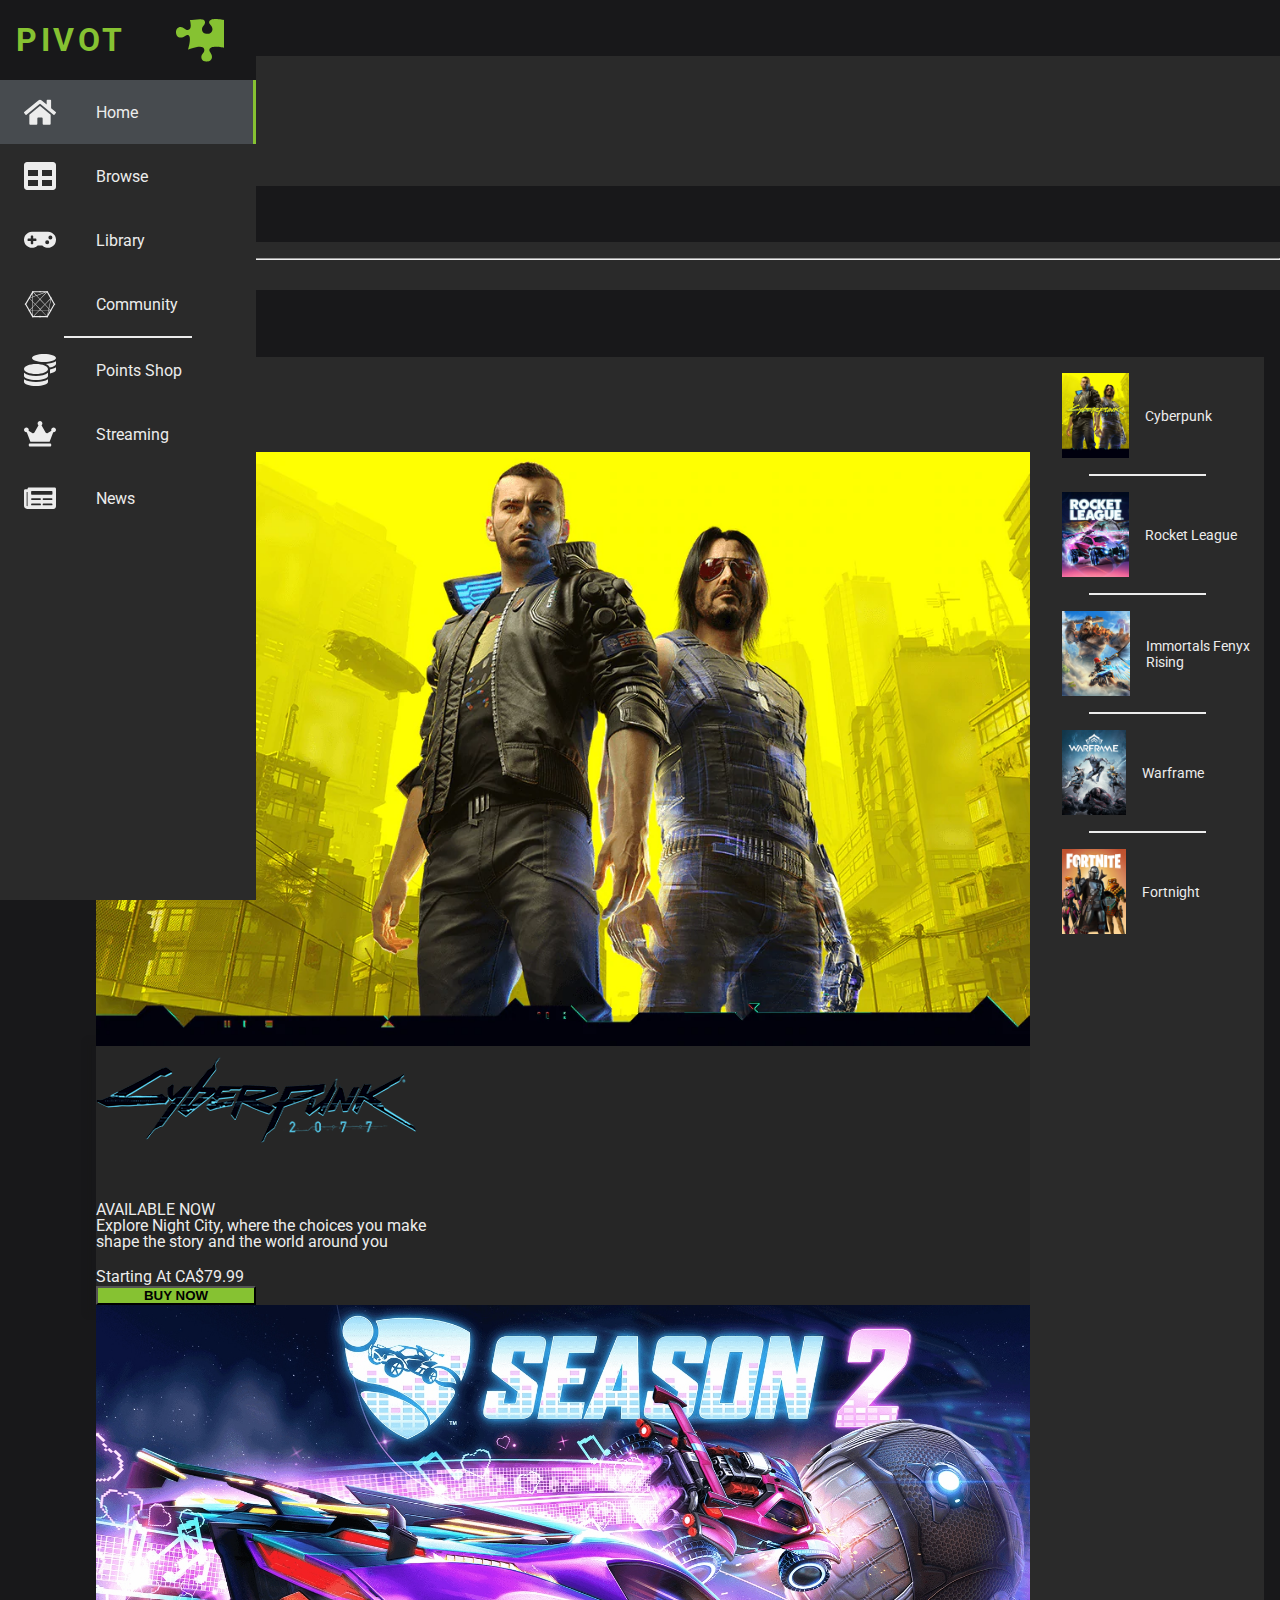
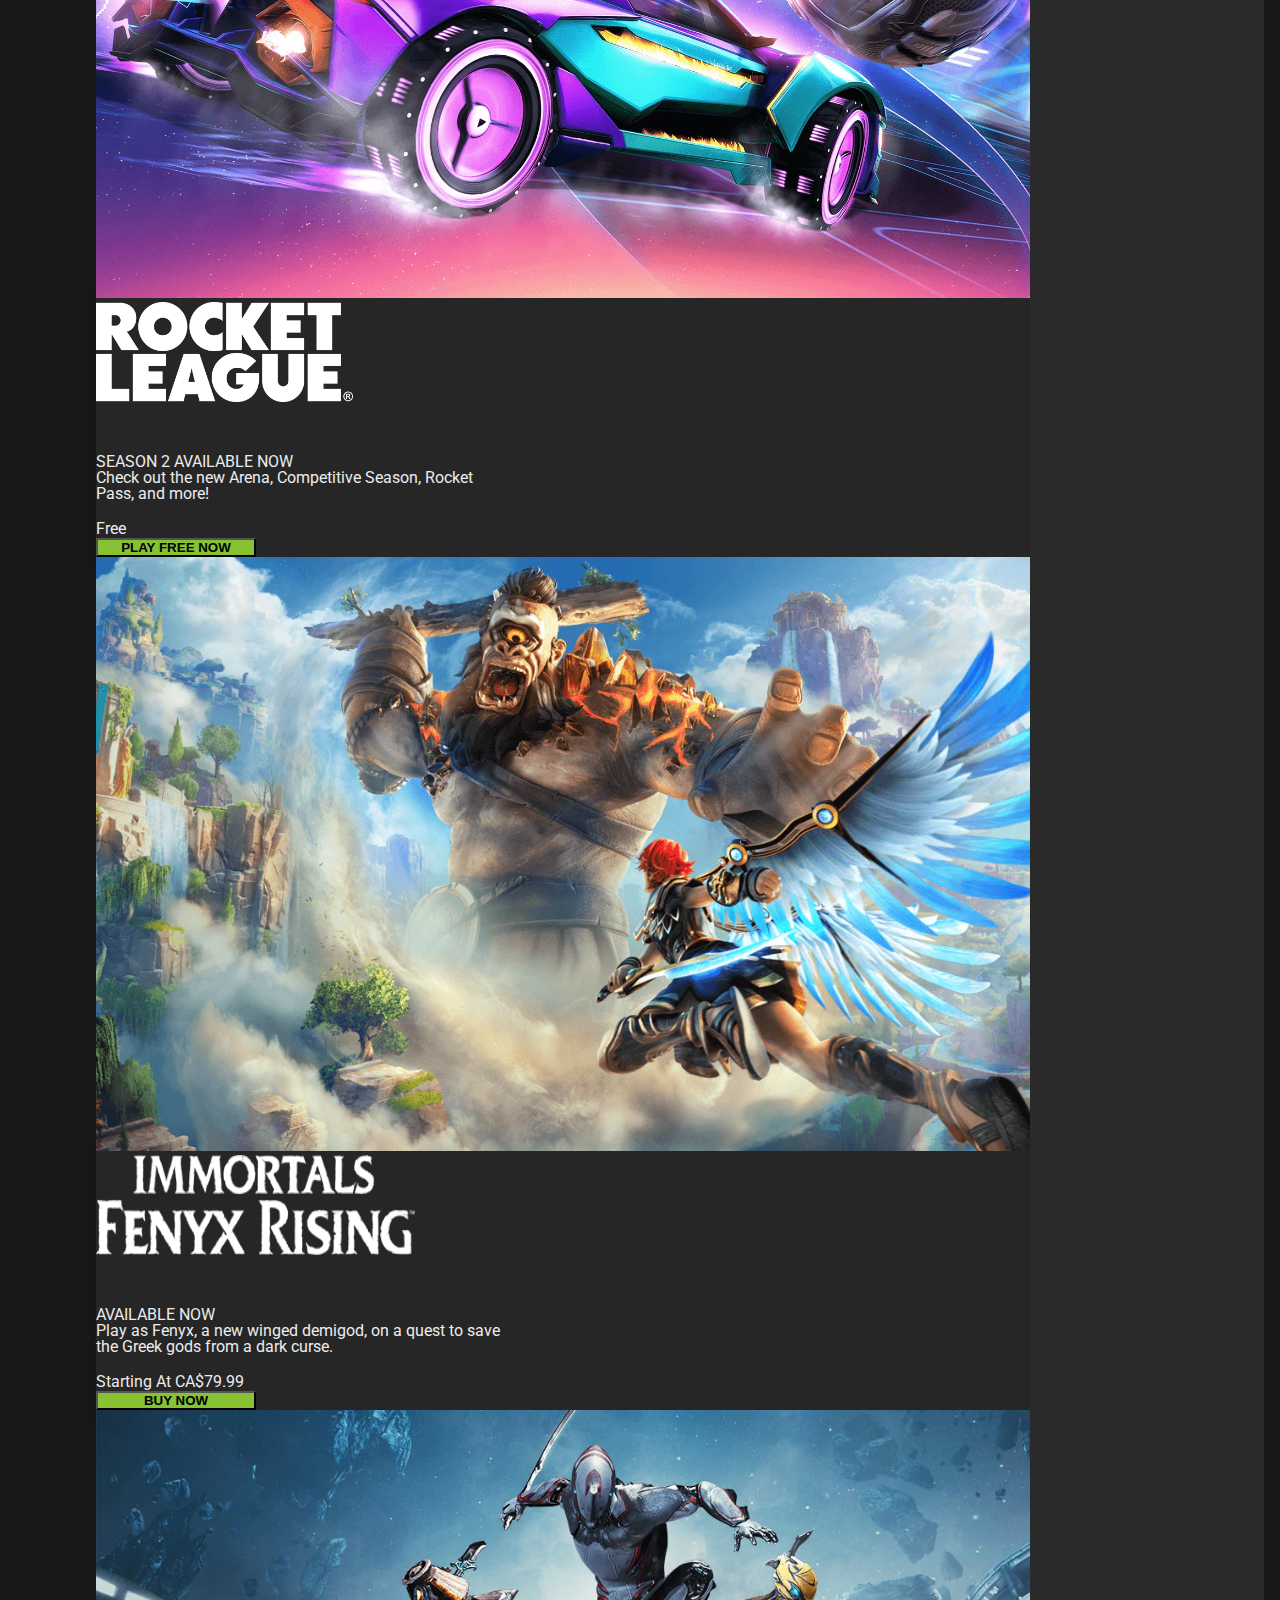
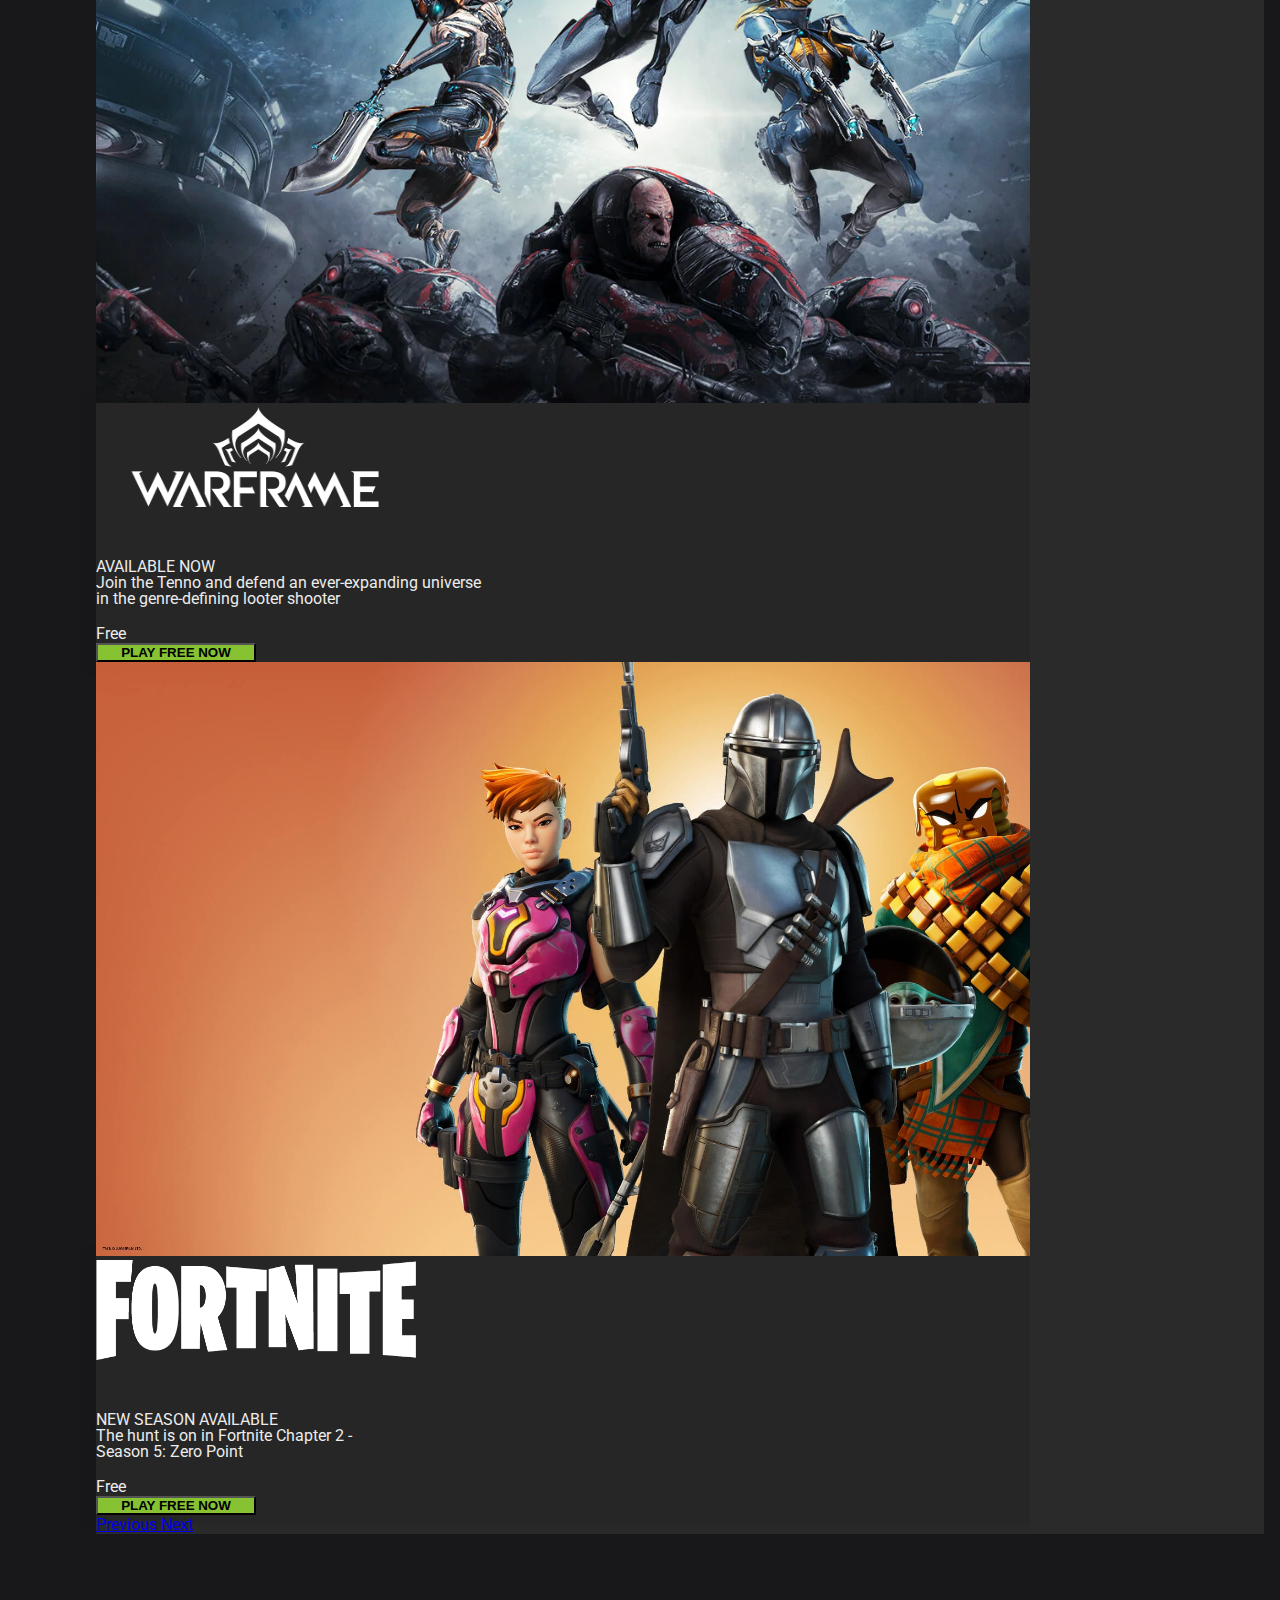
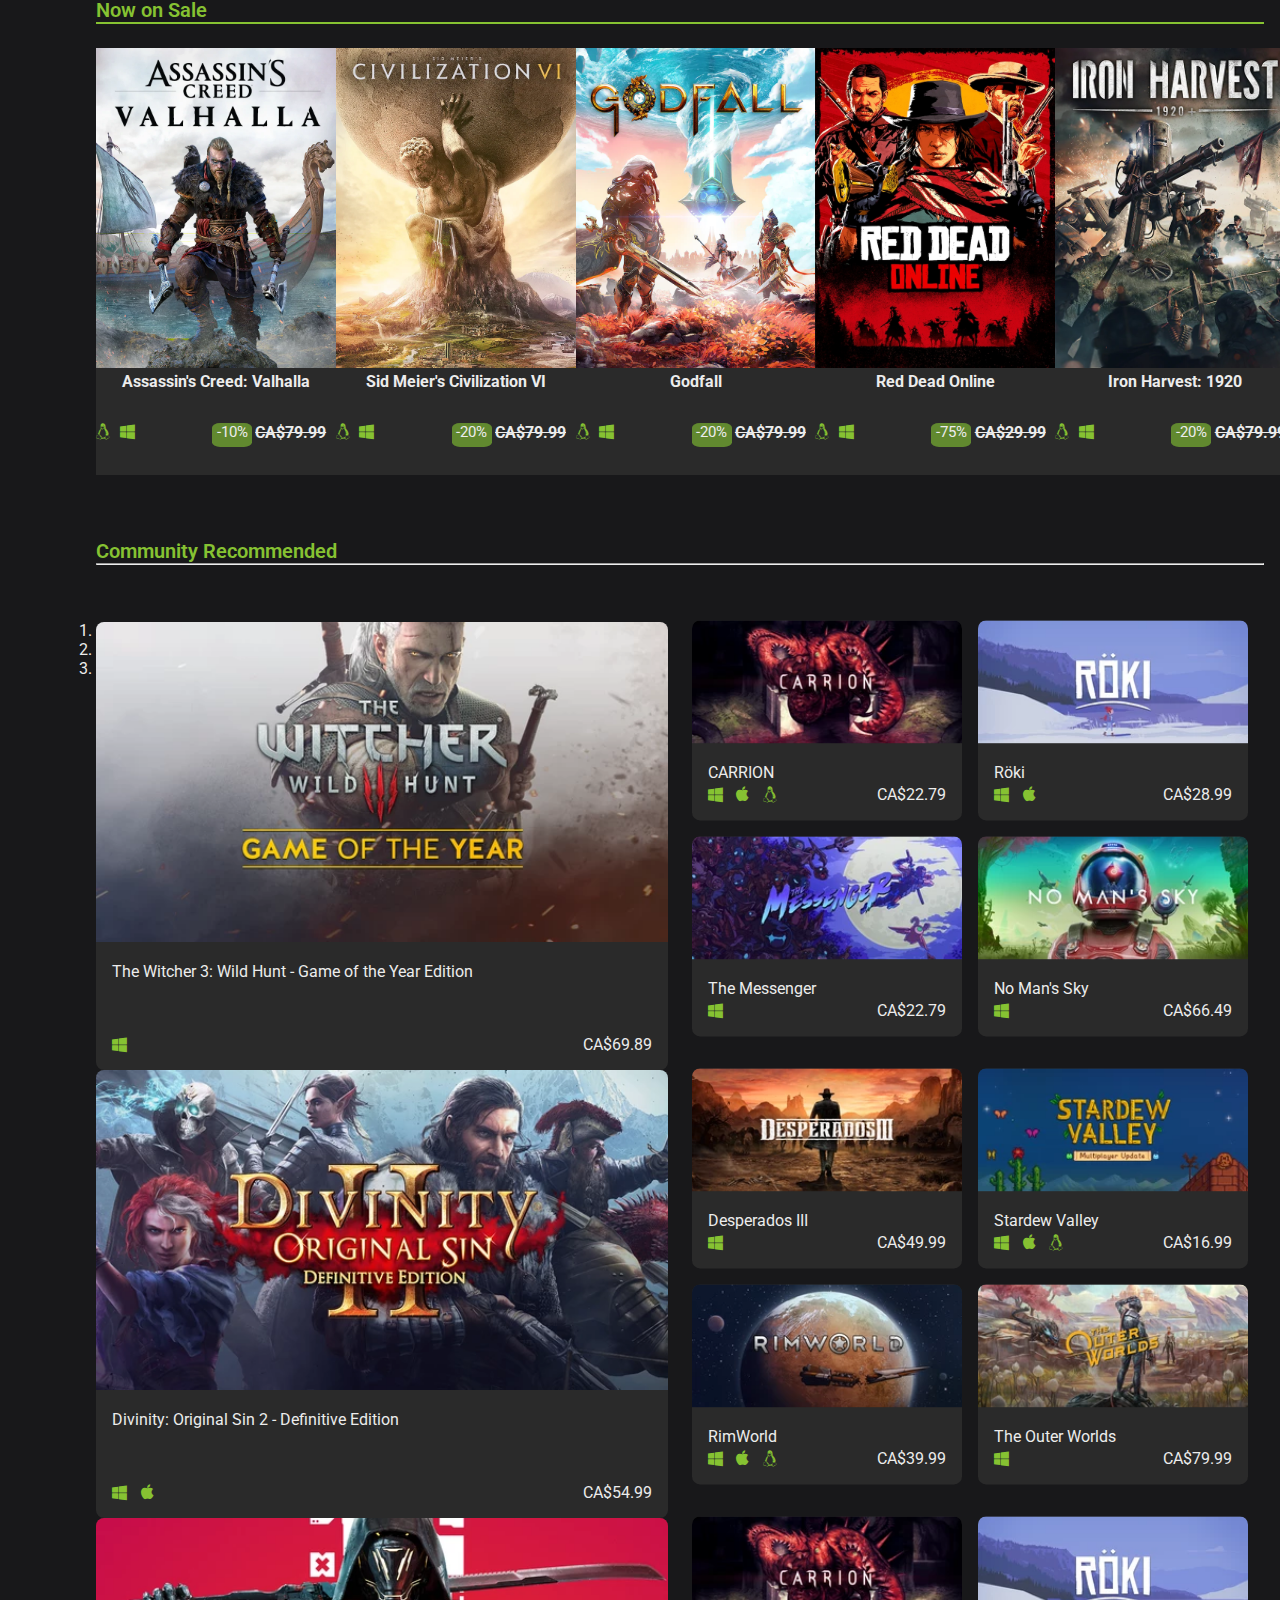
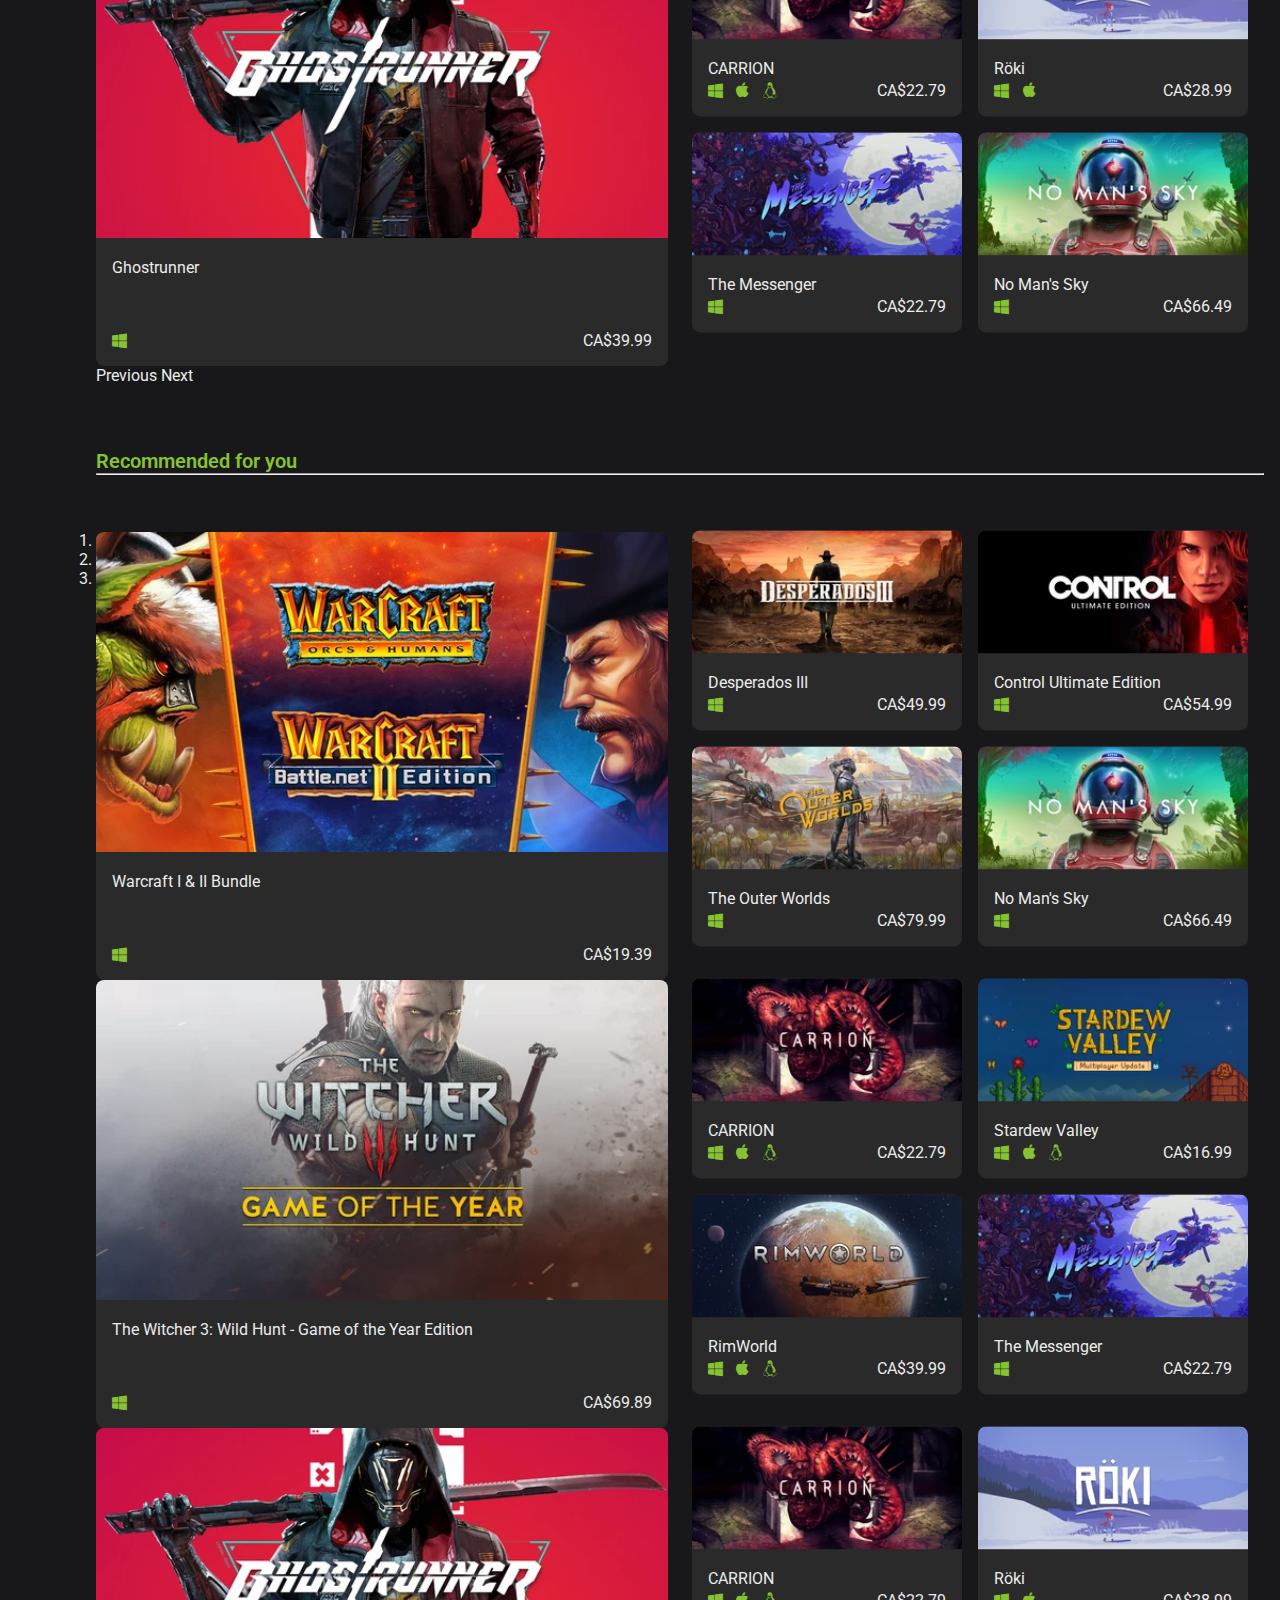
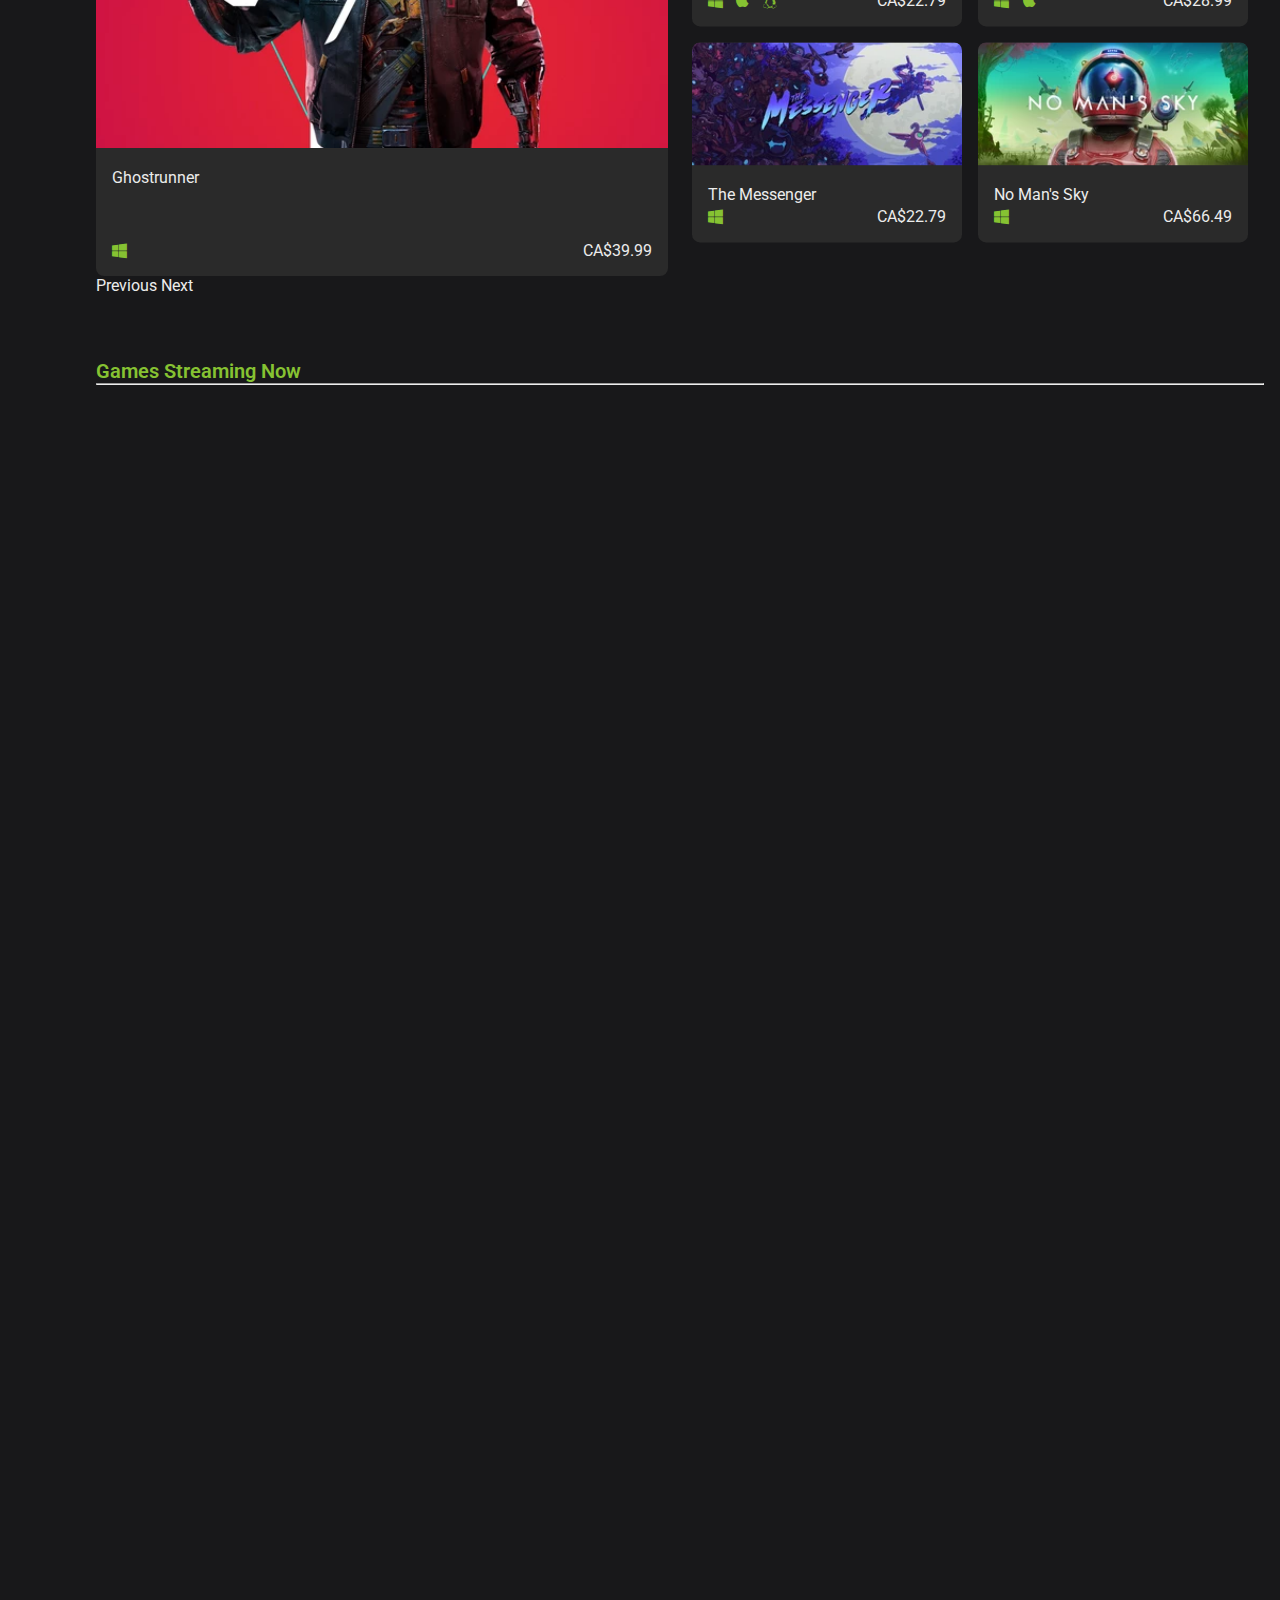
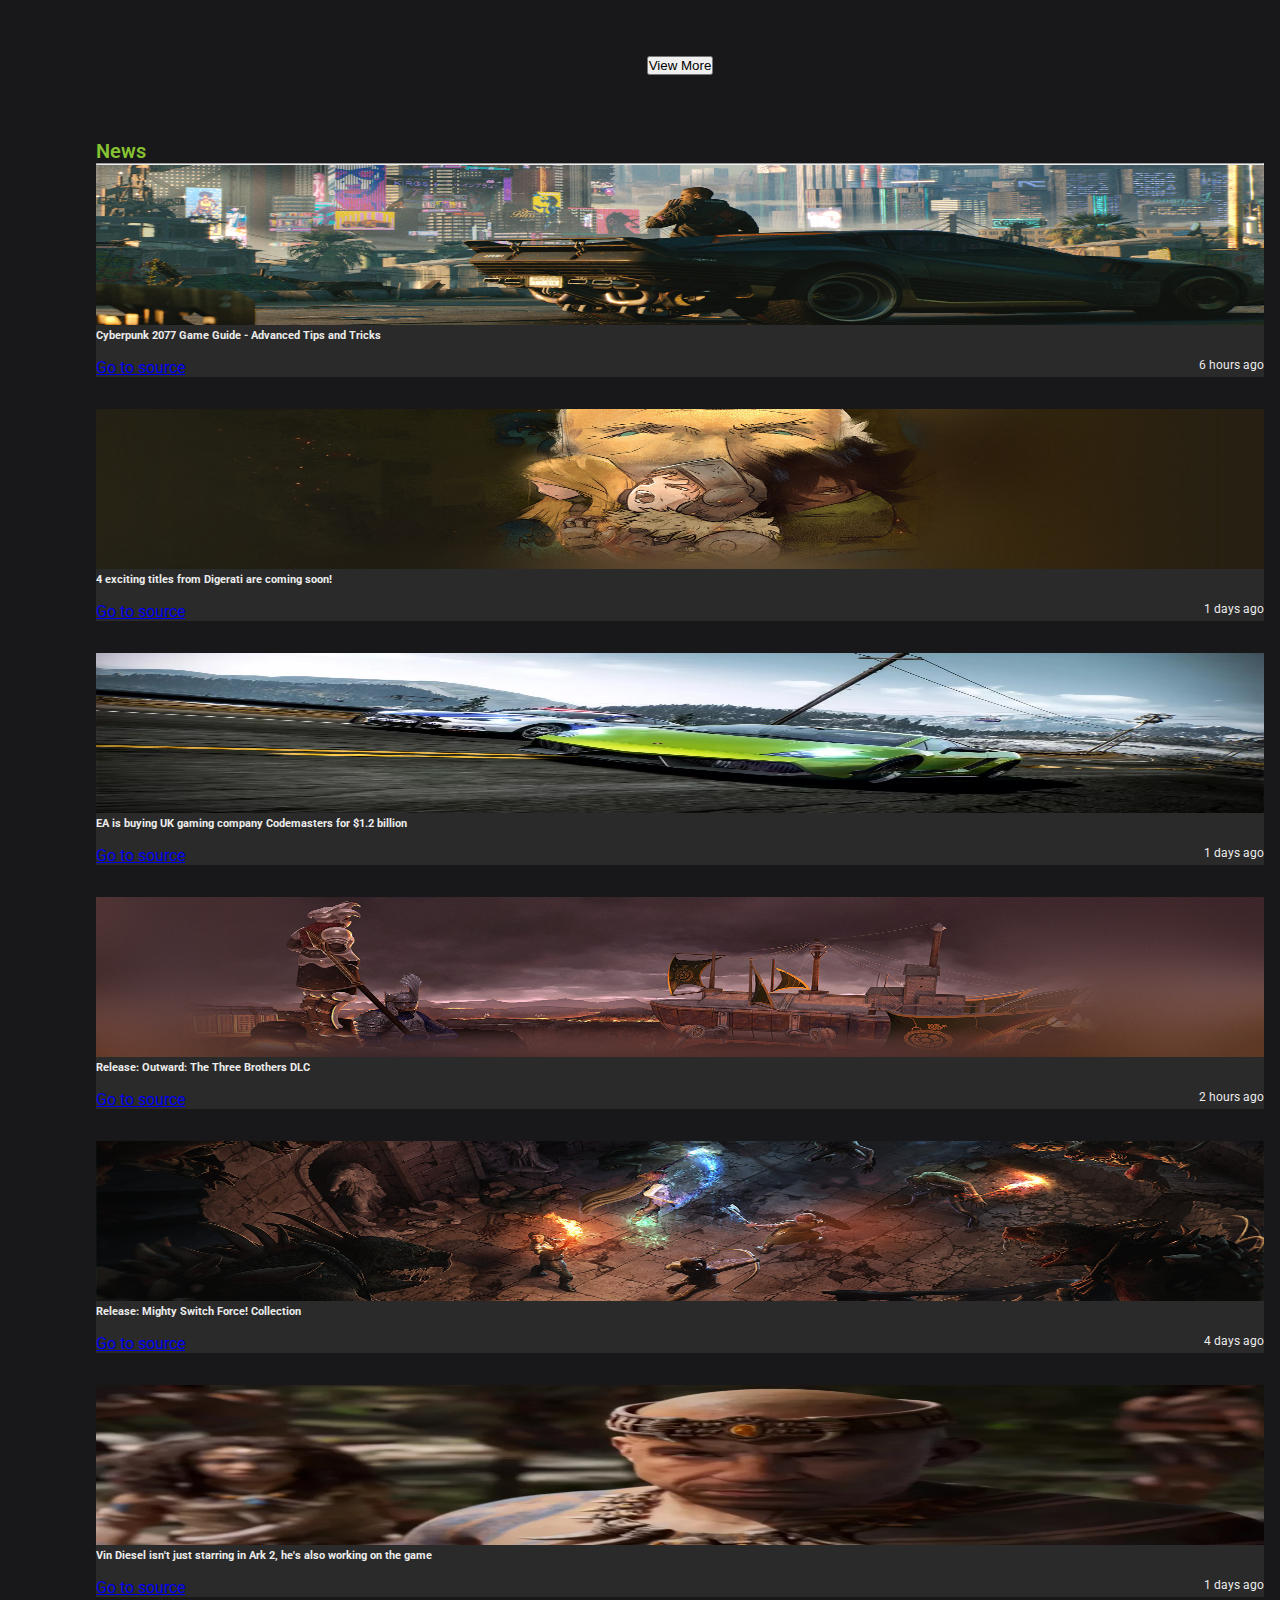
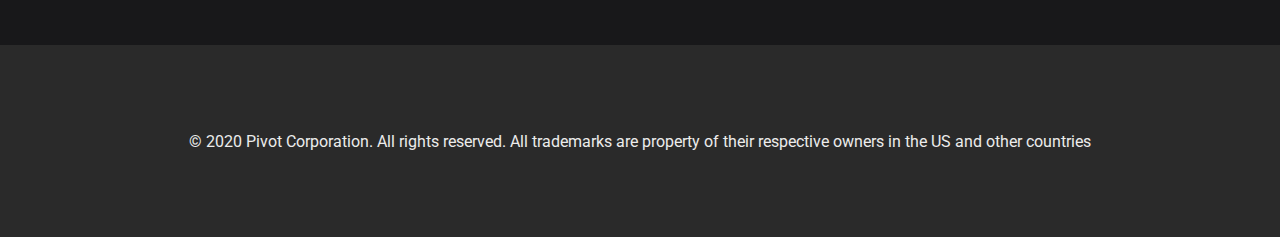
==== commit 8d1fe614: "Complete for the amount of time I have left to do the report" ====
--- a/index.html
+++ b/index.html
@@ -70,7 +70,7 @@
                         </a>
                     </li>
                     <li class="custom-nav-item">
-                        <a href="pages/community.html" class="custom-nav-link">
+                        <a href="#" class="custom-nav-link">
                             <svg aria-hidden="true" focusable="false" data-prefix="fab" data-icon="connectdevelop" class="svg-inline--fa fa-connectdevelop fa-w-18" role="img" xmlns="http://www.w3.org/2000/svg" viewBox="0 0 576 512"><path fill="currentColor" d="M550.5 241l-50.089-86.786c1.071-2.142 1.875-4.553 1.875-7.232 0-8.036-6.696-14.733-14.732-15.001l-55.447-95.893c.536-1.607 1.071-3.214 1.071-4.821 0-8.571-6.964-15.268-15.268-15.268-4.821 0-8.839 2.143-11.786 5.625H299.518C296.839 18.143 292.821 16 288 16s-8.839 2.143-11.518 5.625H170.411C167.464 18.143 163.447 16 158.625 16c-8.303 0-15.268 6.696-15.268 15.268 0 1.607.536 3.482 1.072 4.821l-55.983 97.233c-5.356 2.41-9.107 7.5-9.107 13.661 0 .535.268 1.071.268 1.607l-53.304 92.143c-7.232 1.339-12.59 7.5-12.59 15 0 7.232 5.089 13.393 12.054 15l55.179 95.358c-.536 1.607-.804 2.946-.804 4.821 0 7.232 5.089 13.393 12.054 14.732l51.697 89.732c-.536 1.607-1.071 3.482-1.071 5.357 0 8.571 6.964 15.268 15.268 15.268 4.821 0 8.839-2.143 11.518-5.357h106.875C279.161 493.857 283.447 496 288 496s8.839-2.143 11.518-5.357h107.143c2.678 2.946 6.696 4.821 10.982 4.821 8.571 0 15.268-6.964 15.268-15.268 0-1.607-.267-2.946-.803-4.285l51.697-90.268c6.964-1.339 12.054-7.5 12.054-14.732 0-1.607-.268-3.214-.804-4.821l54.911-95.358c6.964-1.339 12.322-7.5 12.322-15-.002-7.232-5.092-13.393-11.788-14.732zM153.535 450.732l-43.66-75.803h43.66v75.803zm0-83.839h-43.66c-.268-1.071-.804-2.142-1.339-3.214l44.999-47.41v50.624zm0-62.411l-50.357 53.304c-1.339-.536-2.679-1.34-4.018-1.607L43.447 259.75c.535-1.339.535-2.679.535-4.018s0-2.41-.268-3.482l51.965-90c2.679-.268 5.357-1.072 7.768-2.679l50.089 51.965v92.946zm0-102.322l-45.803-47.41c1.339-2.143 2.143-4.821 2.143-7.767 0-.268-.268-.804-.268-1.072l43.928-15.804v72.053zm0-80.625l-43.66 15.804 43.66-75.536v59.732zm326.519 39.108l.804 1.339L445.5 329.125l-63.75-67.232 98.036-101.518.268.268zM291.75 355.107l11.518 11.786H280.5l11.25-11.786zm-.268-11.25l-83.303-85.446 79.553-84.375 83.036 87.589-79.286 82.232zm5.357 5.893l79.286-82.232 67.5 71.25-5.892 28.125H313.714l-16.875-17.143zM410.411 44.393c1.071.536 2.142 1.072 3.482 1.34l57.857 100.714v.536c0 2.946.803 5.624 2.143 7.767L376.393 256l-83.035-87.589L410.411 44.393zm-9.107-2.143L287.732 162.518l-57.054-60.268 166.339-60h4.287zm-123.483 0c2.678 2.678 6.16 4.285 10.179 4.285s7.5-1.607 10.179-4.285h75L224.786 95.821 173.893 42.25h103.928zm-116.249 5.625l1.071-2.142a33.834 33.834 0 0 0 2.679-.804l51.161 53.84-54.911 19.821V47.875zm0 79.286l60.803-21.964 59.732 63.214-79.553 84.107-40.982-42.053v-83.304zm0 92.678L198 257.607l-36.428 38.304v-76.072zm0 87.858l42.053-44.464 82.768 85.982-17.143 17.678H161.572v-59.196zm6.964 162.053c-1.607-1.607-3.482-2.678-5.893-3.482l-1.071-1.607v-89.732h99.91l-91.607 94.821h-1.339zm129.911 0c-2.679-2.41-6.428-4.285-10.447-4.285s-7.767 1.875-10.447 4.285h-96.429l91.607-94.821h38.304l91.607 94.821H298.447zm120-11.786l-4.286 7.5c-1.339.268-2.41.803-3.482 1.339l-89.196-91.875h114.376l-17.412 83.036zm12.856-22.232l12.858-60.803h21.964l-34.822 60.803zm34.822-68.839h-20.357l4.553-21.16 17.143 18.214c-.535.803-1.071 1.874-1.339 2.946zm66.161-107.411l-55.447 96.697c-1.339.535-2.679 1.071-4.018 1.874l-20.625-21.964 34.554-163.928 45.803 79.286c-.267 1.339-.803 2.678-.803 4.285 0 1.339.268 2.411.536 3.75z"></path></svg>
                             <span class="link-text">Community</span>
                             <div class="community-selected"></div>
@@ -78,7 +78,7 @@
                     </li>
                     <hr class="custom-nav-line-break">
                     <li class="custom-nav-item">
-                        <a href="pages/points-shop.html" class="custom-nav-link">
+                        <a href="#" class="custom-nav-link">
                             <svg aria-hidden="true" focusable="false" data-prefix="fas" data-icon="coins" class="svg-inline--fa fa-coins fa-w-16" role="img" xmlns="http://www.w3.org/2000/svg" viewBox="0 0 512 512"><path fill="currentColor" d="M0 405.3V448c0 35.3 86 64 192 64s192-28.7 192-64v-42.7C342.7 434.4 267.2 448 192 448S41.3 434.4 0 405.3zM320 128c106 0 192-28.7 192-64S426 0 320 0 128 28.7 128 64s86 64 192 64zM0 300.4V352c0 35.3 86 64 192 64s192-28.7 192-64v-51.6c-41.3 34-116.9 51.6-192 51.6S41.3 334.4 0 300.4zm416 11c57.3-11.1 96-31.7 96-55.4v-42.7c-23.2 16.4-57.3 27.6-96 34.5v63.6zM192 160C86 160 0 195.8 0 240s86 80 192 80 192-35.8 192-80-86-80-192-80zm219.3 56.3c60-10.8 100.7-32 100.7-56.3v-42.7c-35.5 25.1-96.5 38.6-160.7 41.8 29.5 14.3 51.2 33.5 60 57.2z"></path></svg>
                             <span class="link-text">Points Shop</span>
                             <div class="points-selected"></div>
@@ -96,13 +96,6 @@
                             <svg aria-hidden="true" focusable="false" data-prefix="fas" data-icon="newspaper" class="svg-inline--fa fa-newspaper fa-w-18" role="img" xmlns="http://www.w3.org/2000/svg" viewBox="0 0 576 512"><path fill="currentColor" d="M552 64H88c-13.255 0-24 10.745-24 24v8H24c-13.255 0-24 10.745-24 24v272c0 30.928 25.072 56 56 56h472c26.51 0 48-21.49 48-48V88c0-13.255-10.745-24-24-24zM56 400a8 8 0 0 1-8-8V144h16v248a8 8 0 0 1-8 8zm236-16H140c-6.627 0-12-5.373-12-12v-8c0-6.627 5.373-12 12-12h152c6.627 0 12 5.373 12 12v8c0 6.627-5.373 12-12 12zm208 0H348c-6.627 0-12-5.373-12-12v-8c0-6.627 5.373-12 12-12h152c6.627 0 12 5.373 12 12v8c0 6.627-5.373 12-12 12zm-208-96H140c-6.627 0-12-5.373-12-12v-8c0-6.627 5.373-12 12-12h152c6.627 0 12 5.373 12 12v8c0 6.627-5.373 12-12 12zm208 0H348c-6.627 0-12-5.373-12-12v-8c0-6.627 5.373-12 12-12h152c6.627 0 12 5.373 12 12v8c0 6.627-5.373 12-12 12zm0-96H140c-6.627 0-12-5.373-12-12v-40c0-6.627 5.373-12 12-12h360c6.627 0 12 5.373 12 12v40c0 6.627-5.373 12-12 12z"></path></svg>
                             <span class="link-text">News</span>
                             <div class="news-selected"></div>
-                        </a>
-                    </li>
-                    <li class="custom-nav-item">
-                        <a href="pages/support.html" class="custom-nav-link">
-                            <svg aria-hidden="true" focusable="false" data-prefix="fas" data-icon="cog" class="svg-inline--fa fa-cog fa-w-16" role="img" xmlns="http://www.w3.org/2000/svg" viewBox="0 0 512 512"><path fill="currentColor" d="M487.4 315.7l-42.6-24.6c4.3-23.2 4.3-47 0-70.2l42.6-24.6c4.9-2.8 7.1-8.6 5.5-14-11.1-35.6-30-67.8-54.7-94.6-3.8-4.1-10-5.1-14.8-2.3L380.8 110c-17.9-15.4-38.5-27.3-60.8-35.1V25.8c0-5.6-3.9-10.5-9.4-11.7-36.7-8.2-74.3-7.8-109.2 0-5.5 1.2-9.4 6.1-9.4 11.7V75c-22.2 7.9-42.8 19.8-60.8 35.1L88.7 85.5c-4.9-2.8-11-1.9-14.8 2.3-24.7 26.7-43.6 58.9-54.7 94.6-1.7 5.4.6 11.2 5.5 14L67.3 221c-4.3 23.2-4.3 47 0 70.2l-42.6 24.6c-4.9 2.8-7.1 8.6-5.5 14 11.1 35.6 30 67.8 54.7 94.6 3.8 4.1 10 5.1 14.8 2.3l42.6-24.6c17.9 15.4 38.5 27.3 60.8 35.1v49.2c0 5.6 3.9 10.5 9.4 11.7 36.7 8.2 74.3 7.8 109.2 0 5.5-1.2 9.4-6.1 9.4-11.7v-49.2c22.2-7.9 42.8-19.8 60.8-35.1l42.6 24.6c4.9 2.8 11 1.9 14.8-2.3 24.7-26.7 43.6-58.9 54.7-94.6 1.5-5.5-.7-11.3-5.6-14.1zM256 336c-44.1 0-80-35.9-80-80s35.9-80 80-80 80 35.9 80 80-35.9 80-80 80z"></path></svg>
-                            <span class="link-text">Support</span>
-                            <div class="support-selected"></div>
                         </a>
                     </li>
                 </ul>
--- a/styles/navigation.css
+++ b/styles/navigation.css
@@ -70,10 +70,6 @@
     width: 100%;
 }
 
-.custom-nav-item:last-child {
-    margin-top: auto;
-}
-
 .custom-nav-line-break {
     width: 50%;
     border: 0.5px solid var(--text-primary);
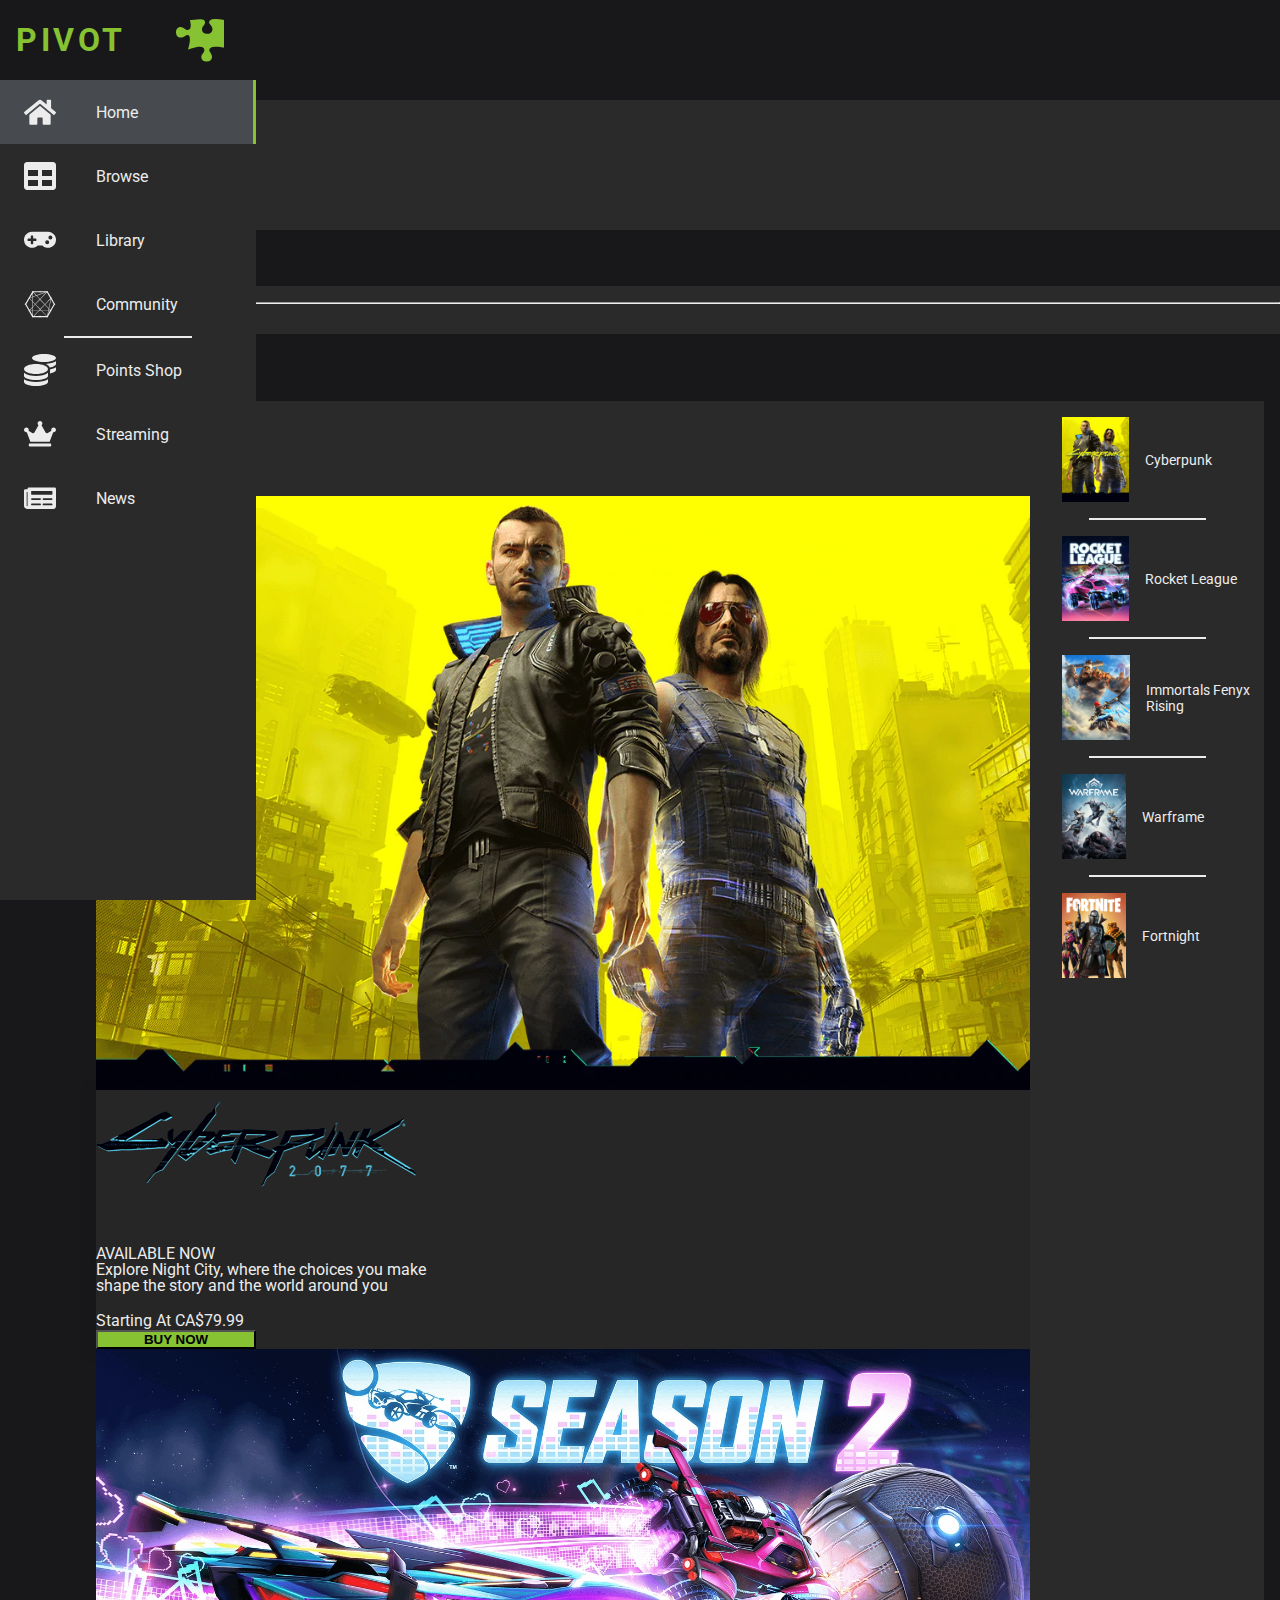
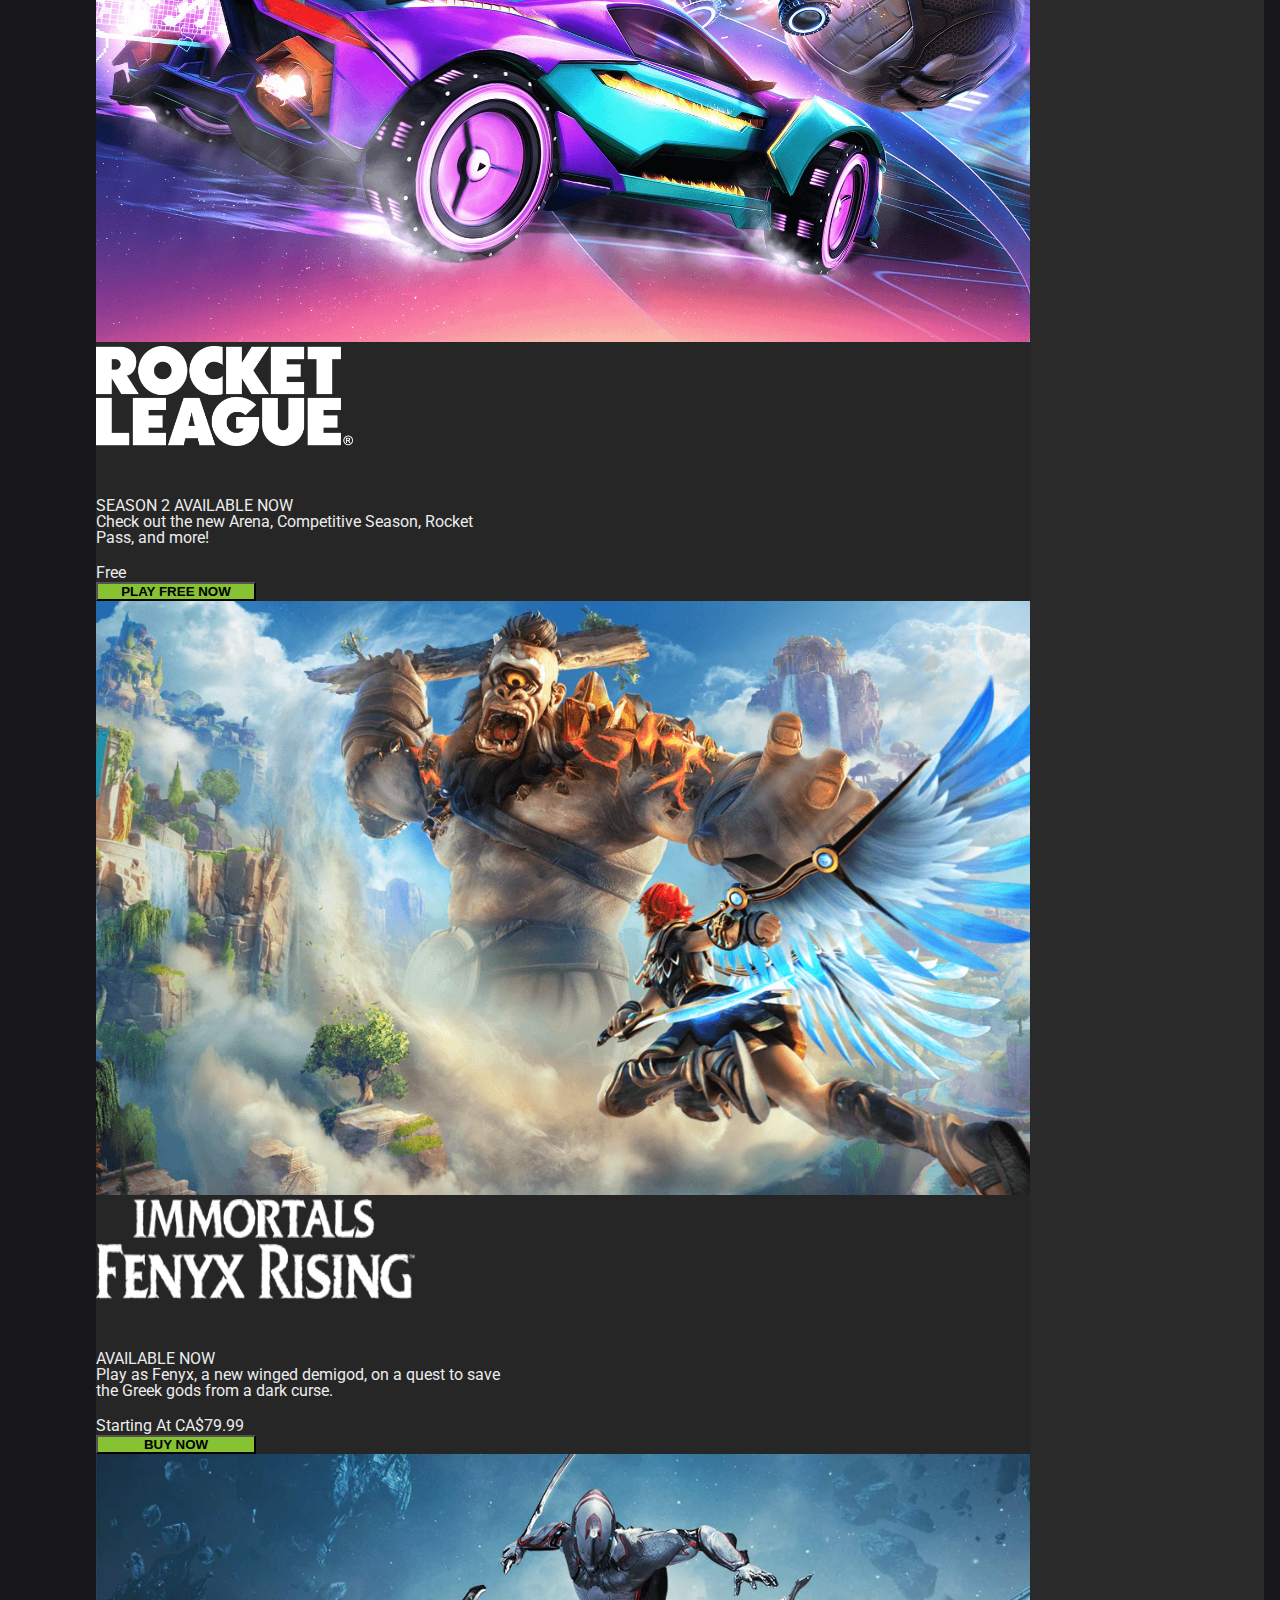
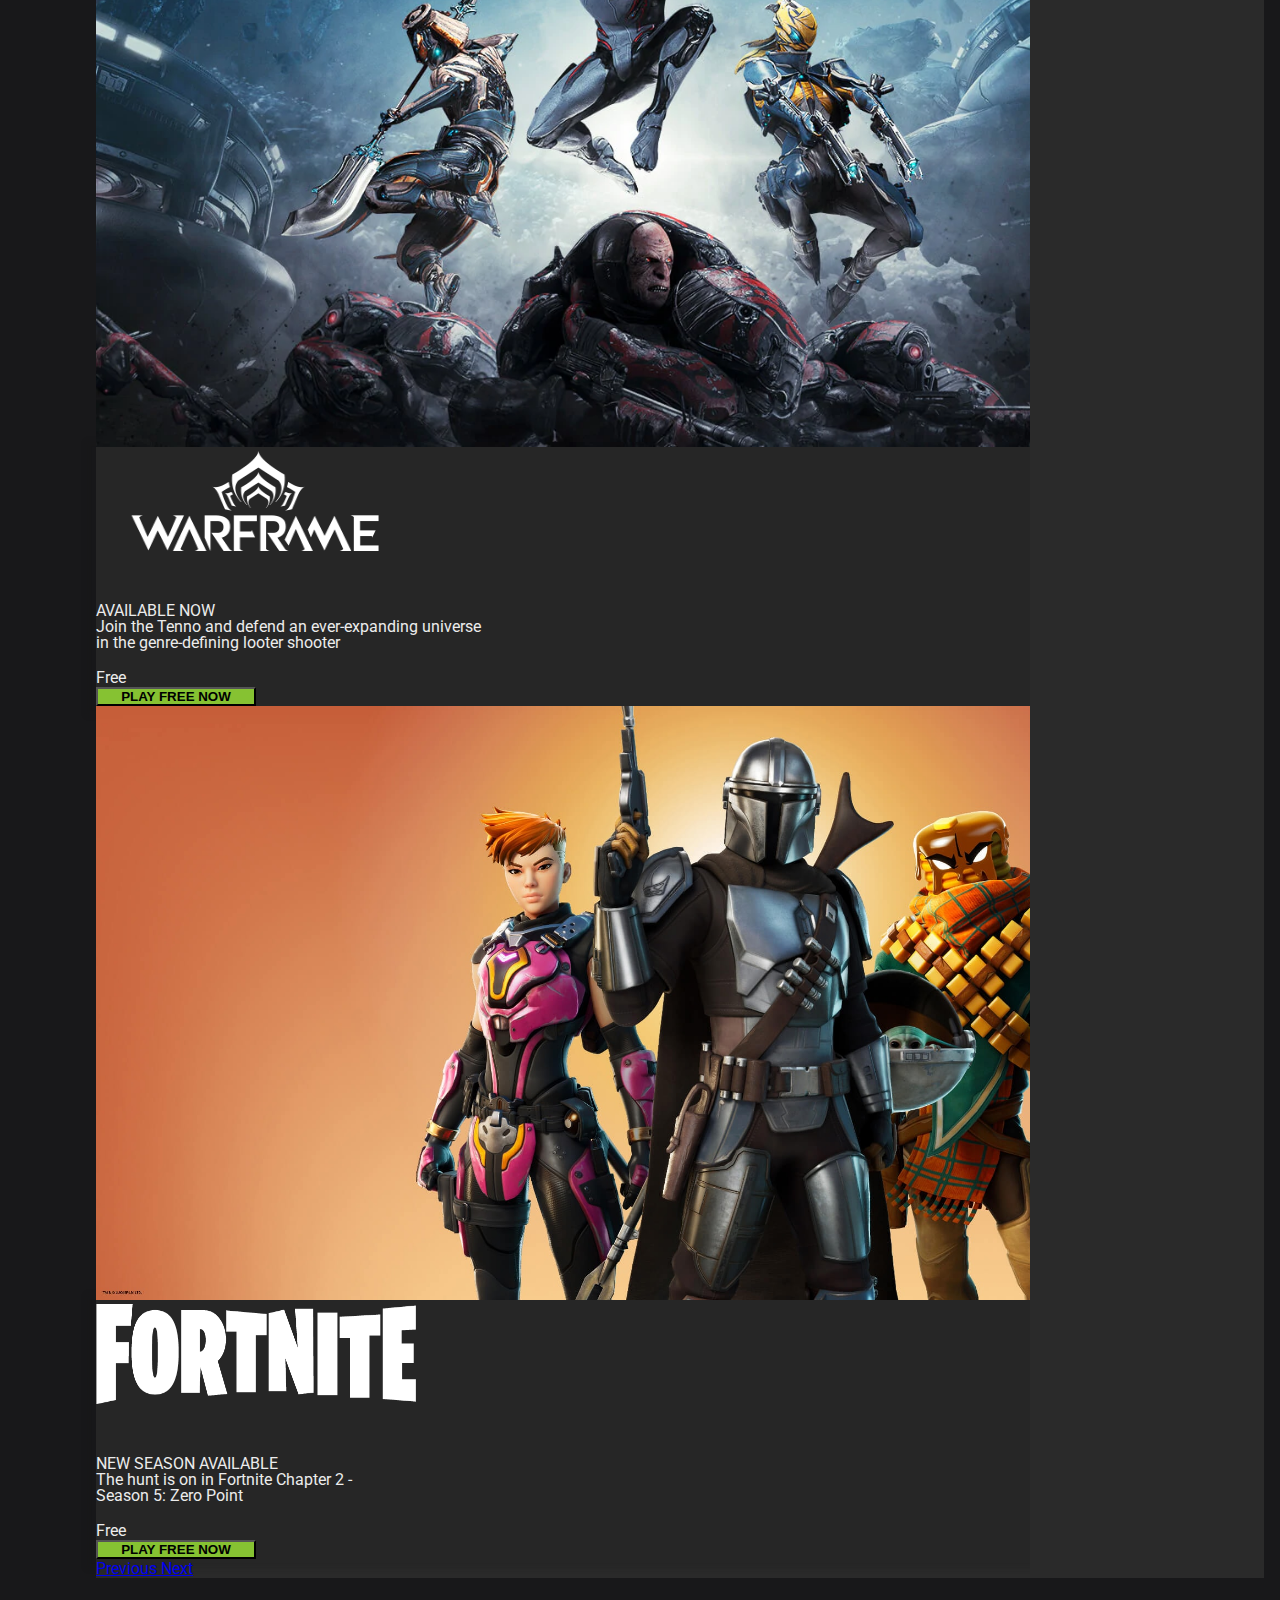
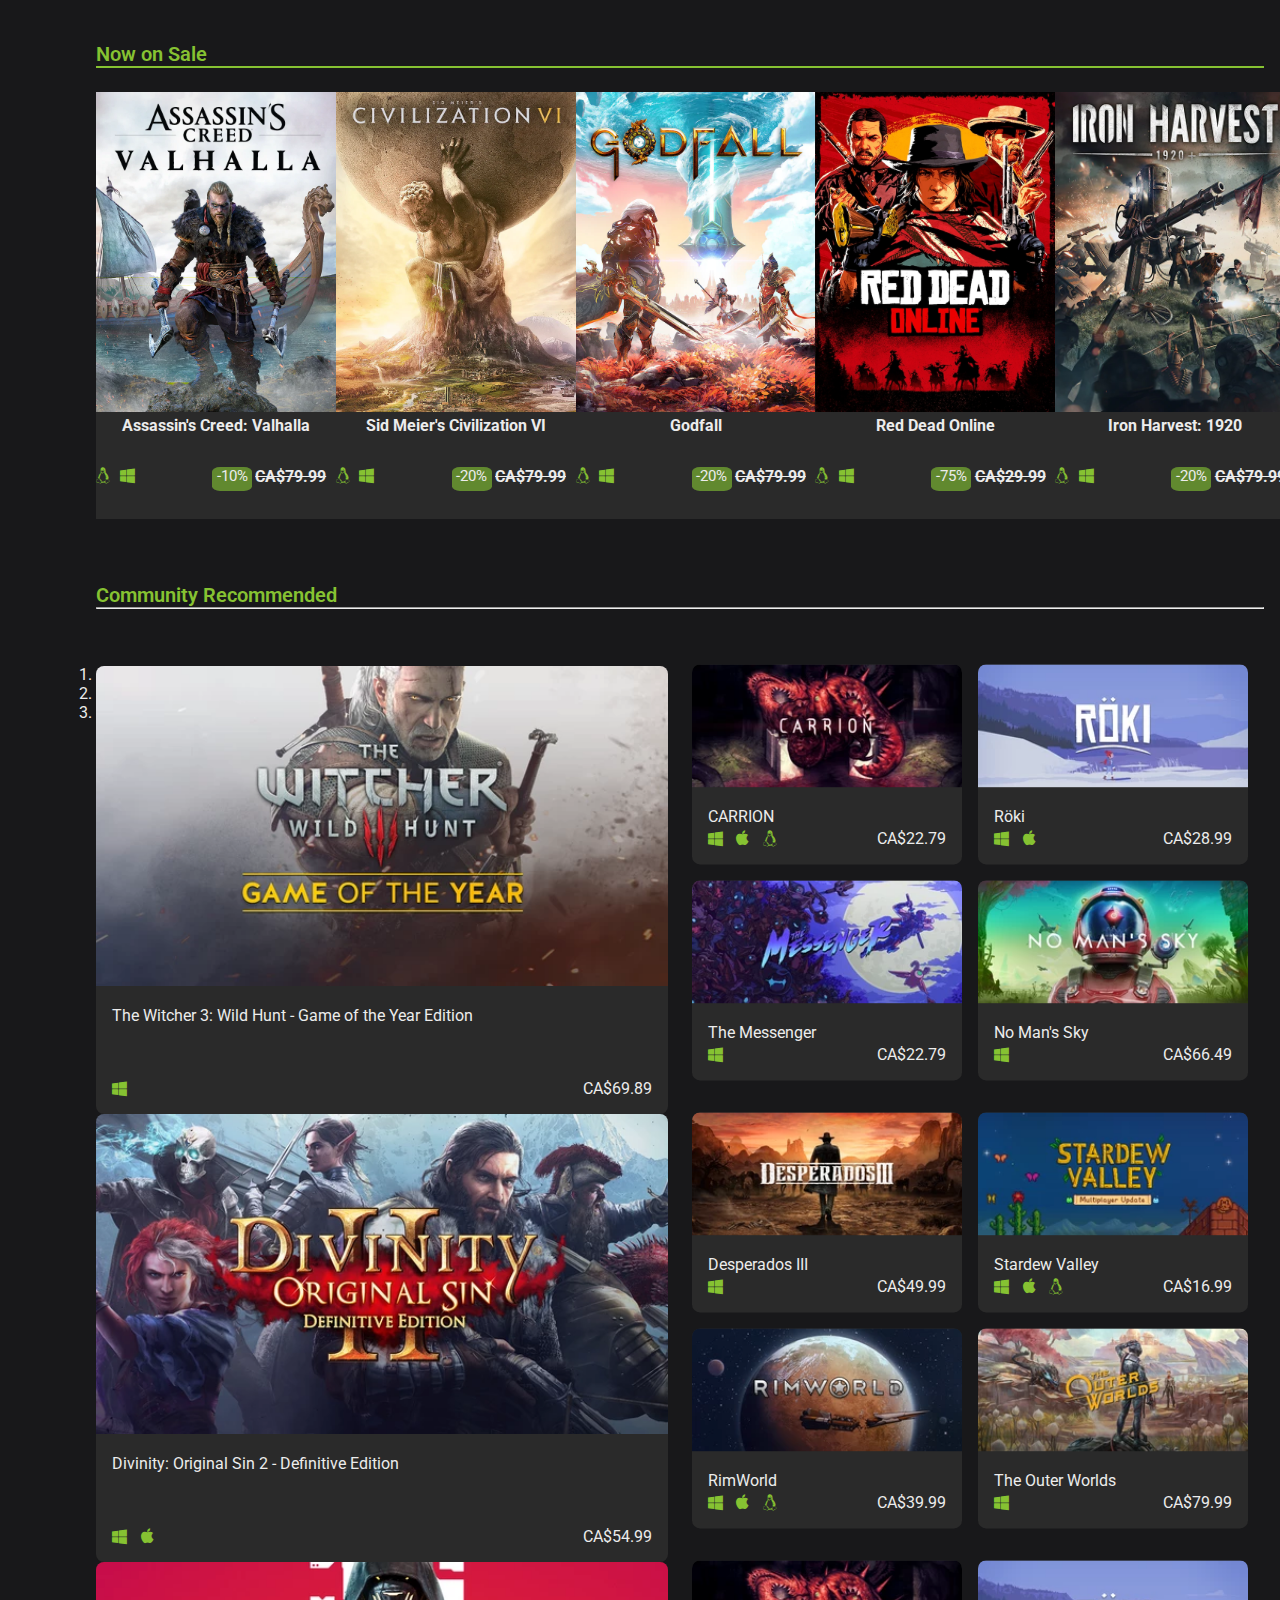
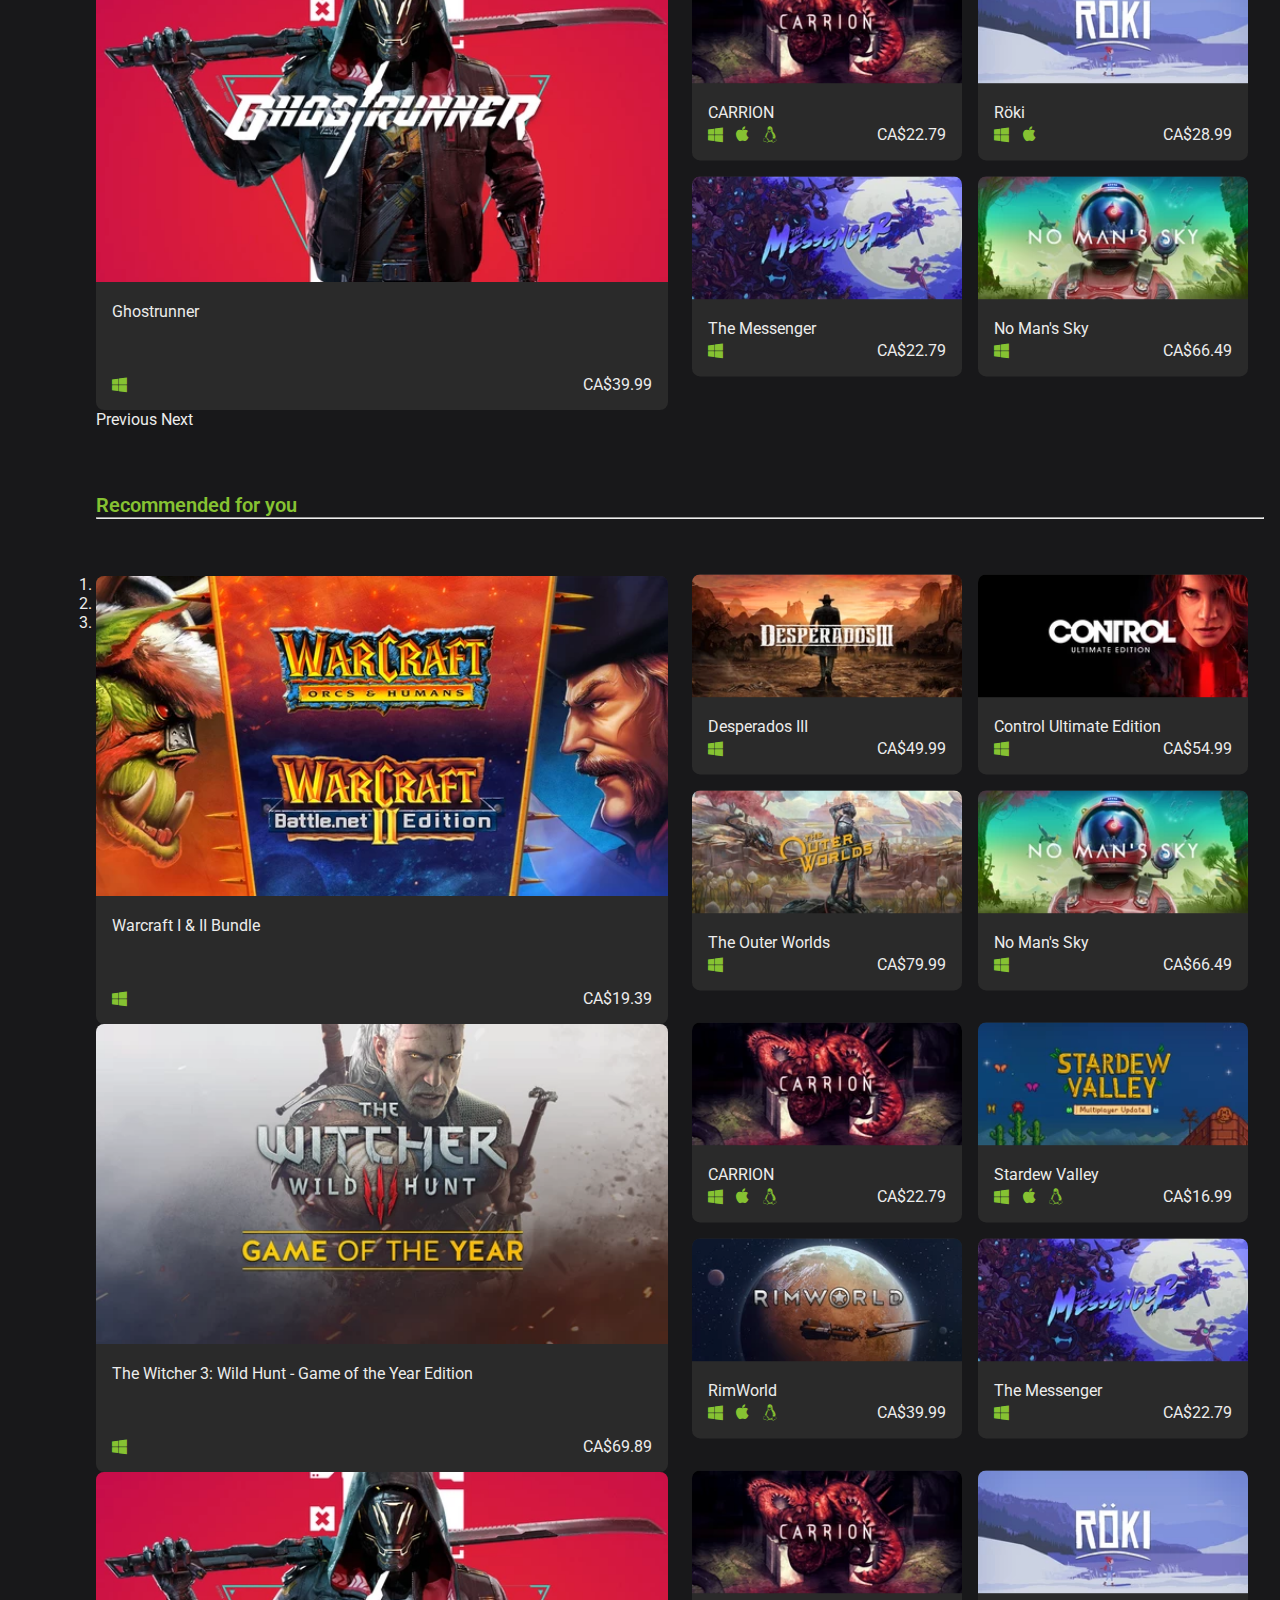
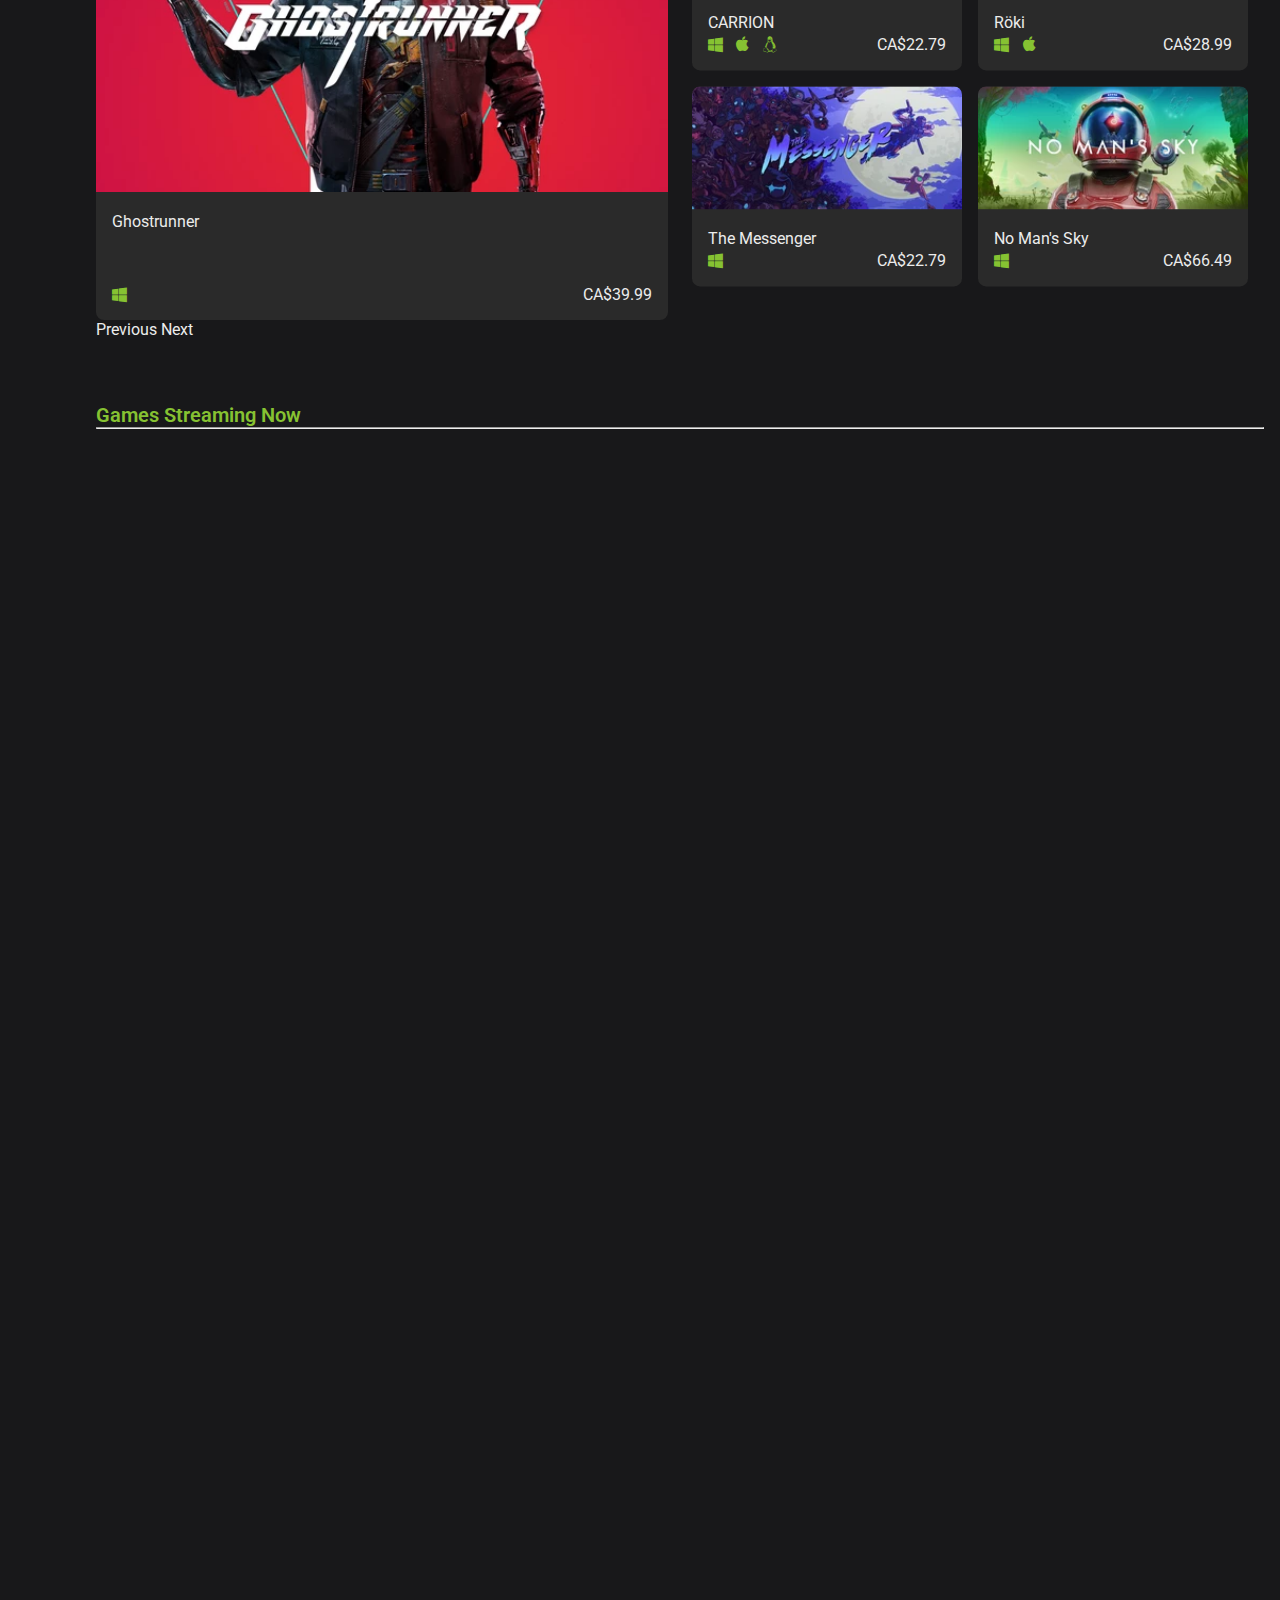
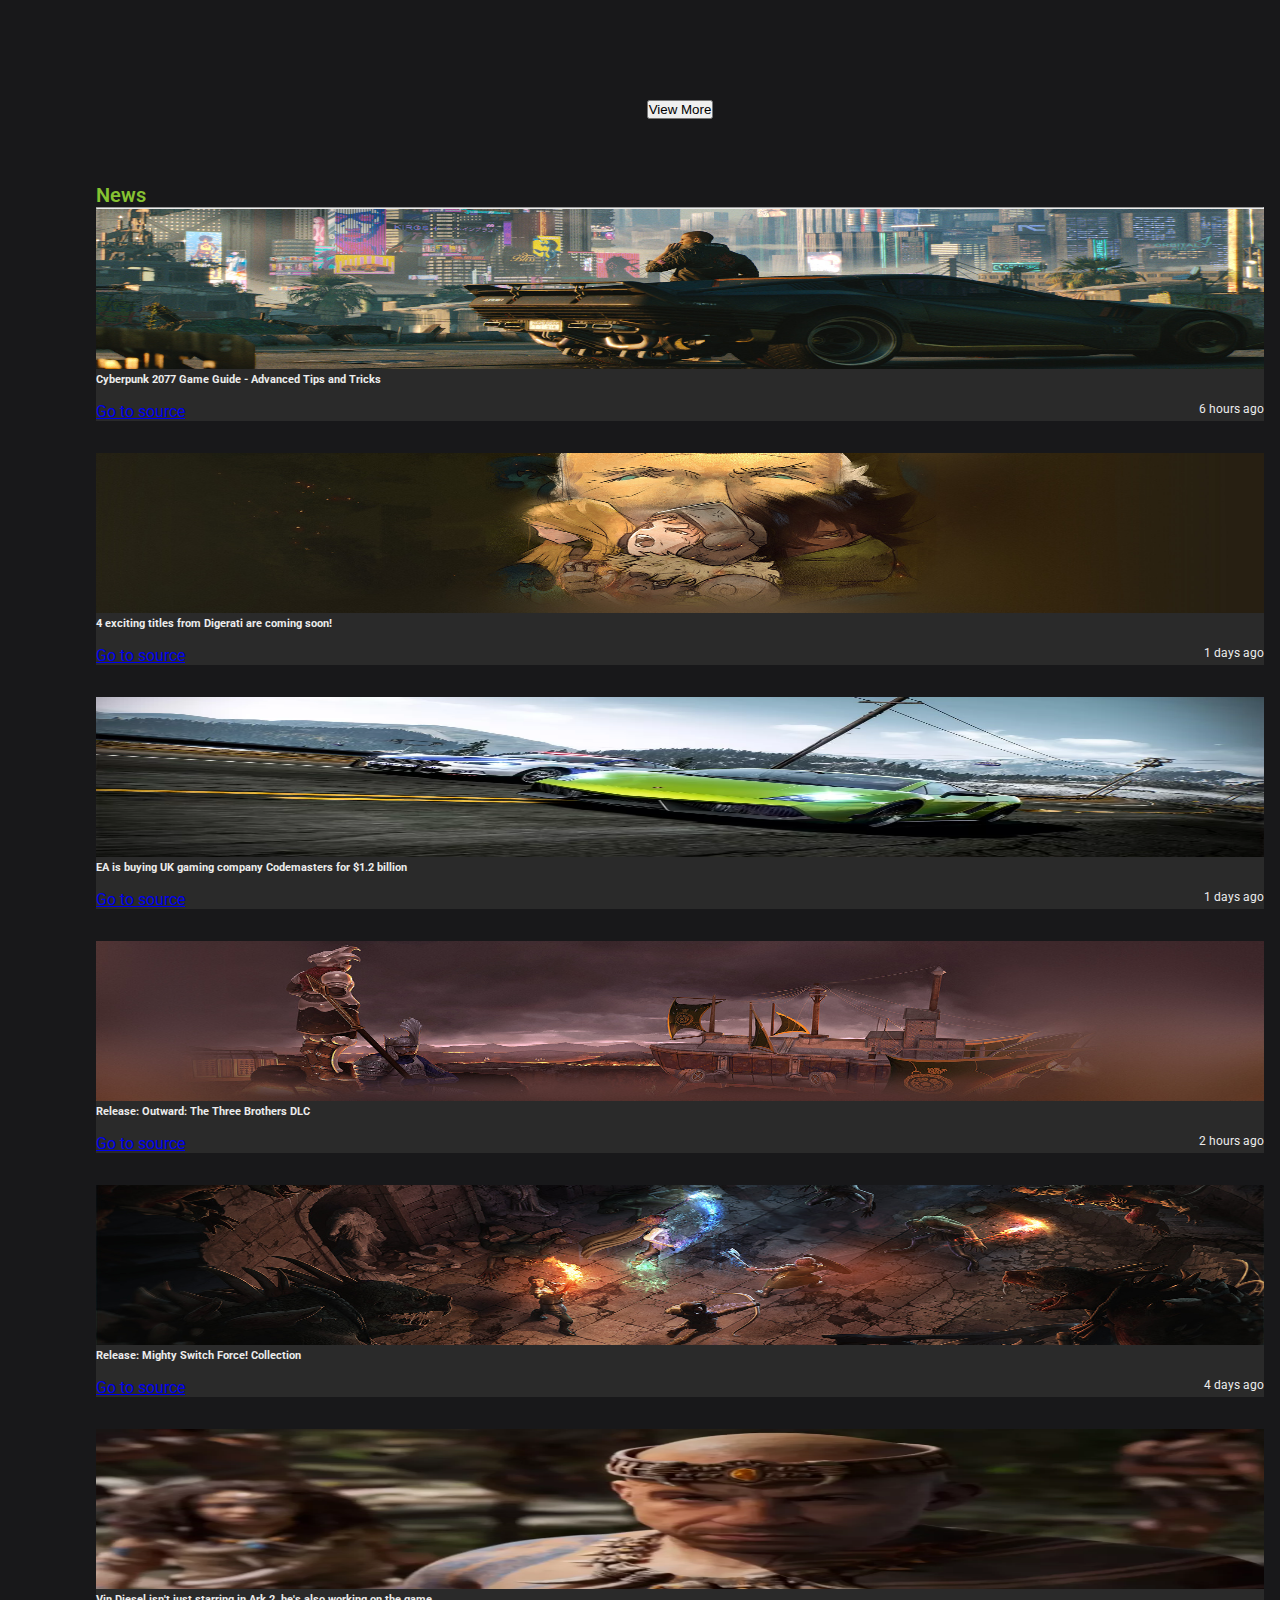
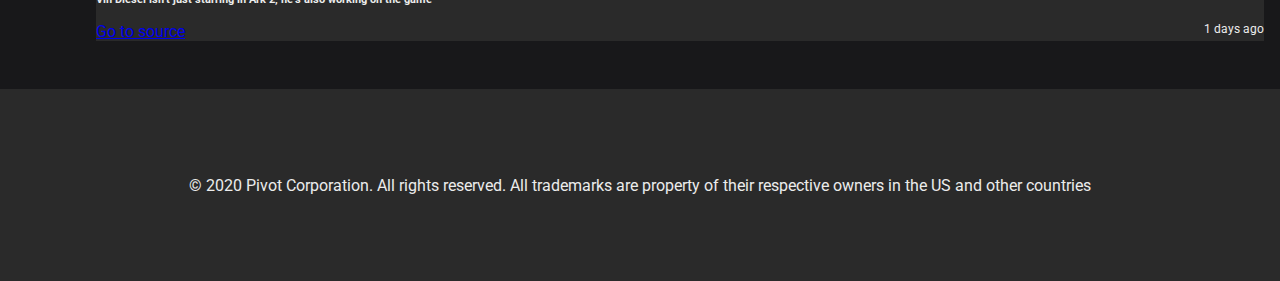
==== commit 60b51ba6: "Finished project" ====
--- a/index.html
+++ b/index.html
@@ -101,6 +101,14 @@
                 </ul>
             </nav>
             <ul class="nav justify-content-end">
+                <li class="nav-item">
+                    <div id="search-btn-div" class="input-group mb-3">
+                        <input id="search-input" type="text" class="form-control" placeholder="Search">
+                        <button class="btn btn-outline-secondary" type="button" id="search-btn">
+                            <i class="fa fa-search" aria-hidden="true"></i>
+                        </button>
+                    </div>
+                </li>
                 <li class="nav-item dropdown">
                     <a class="nav-link active" aria-current="page" href="#" data-bs-toggle="dropdown">
                         <div id="language-icon">
--- a/styles/navigation.css
+++ b/styles/navigation.css
@@ -180,6 +180,14 @@
     margin-left: auto;
 }
 
+#search-btn-div {
+    margin-top: 1.5rem;
+}
+
+#search-btn-div {
+    margin-top: 1.5rem;
+}
+
 #user-icon {
     border-radius: 50%;
     border-color: var(--text-primary);
